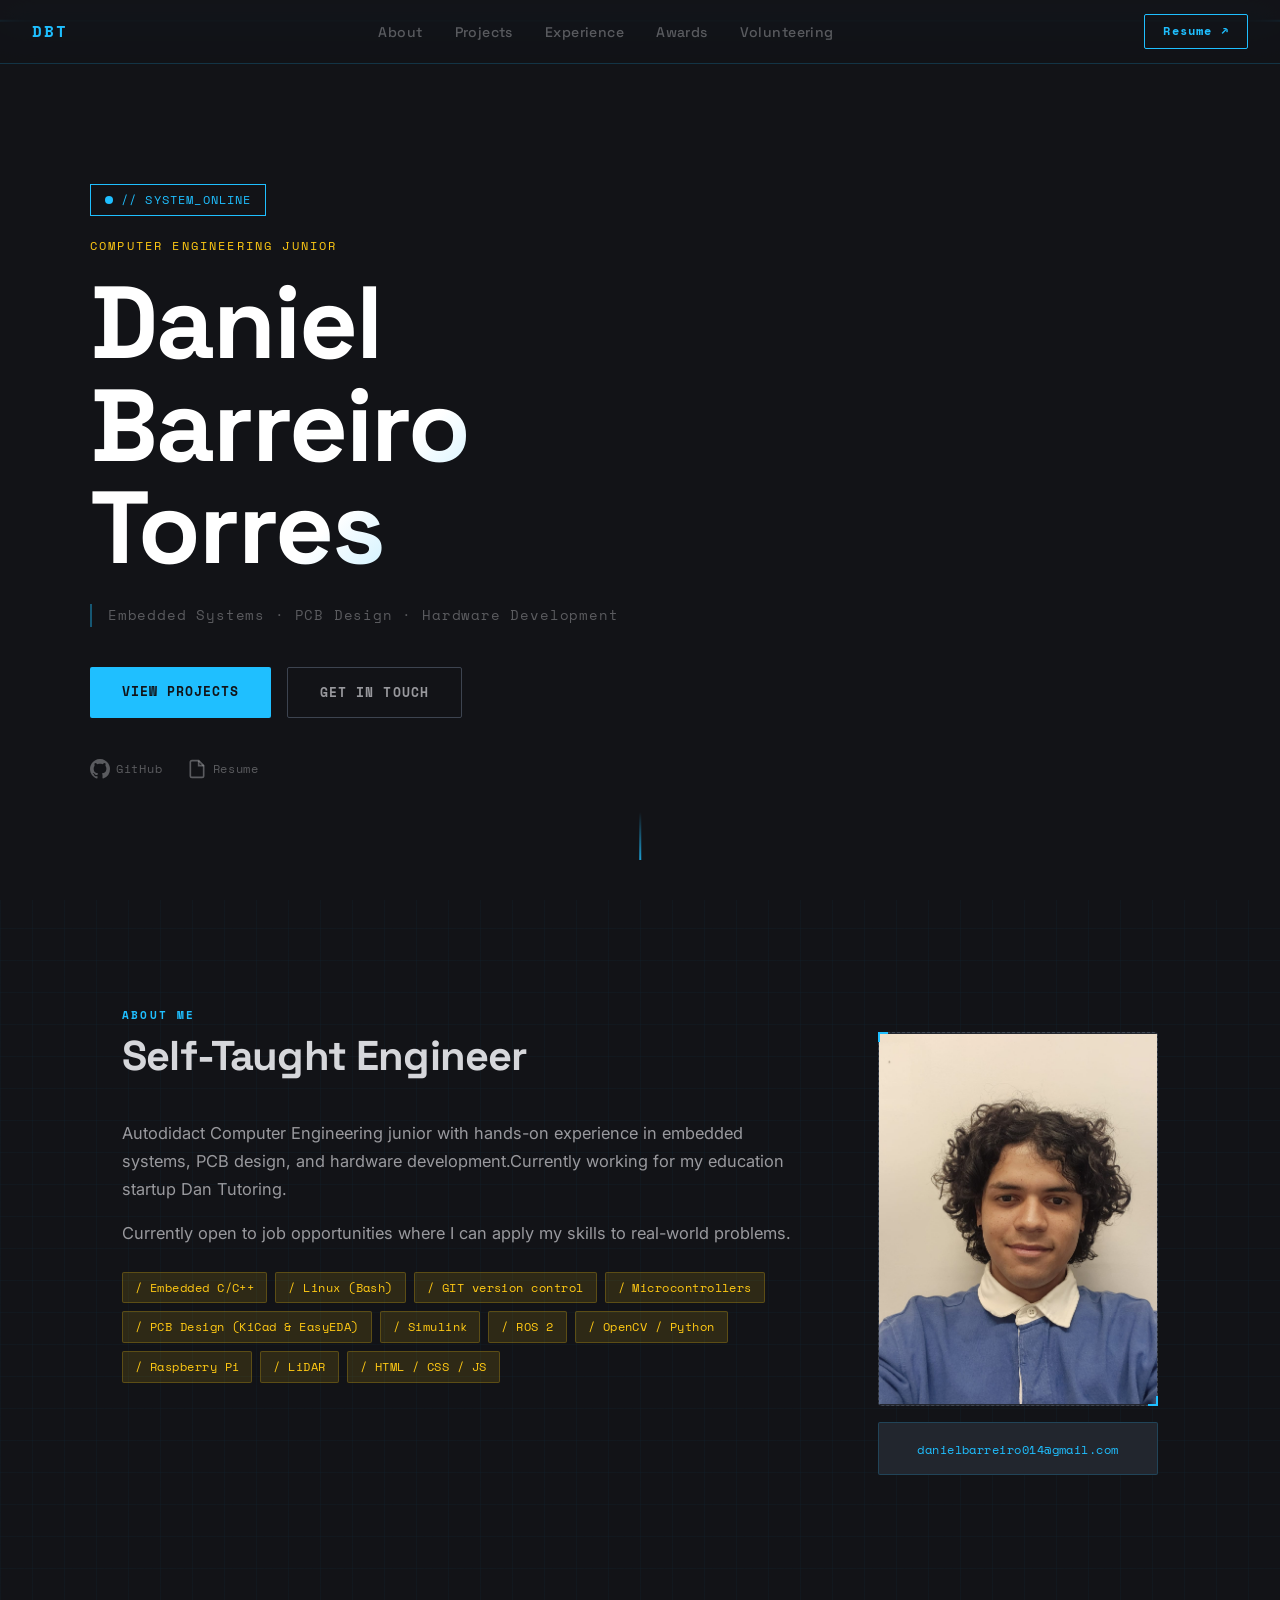
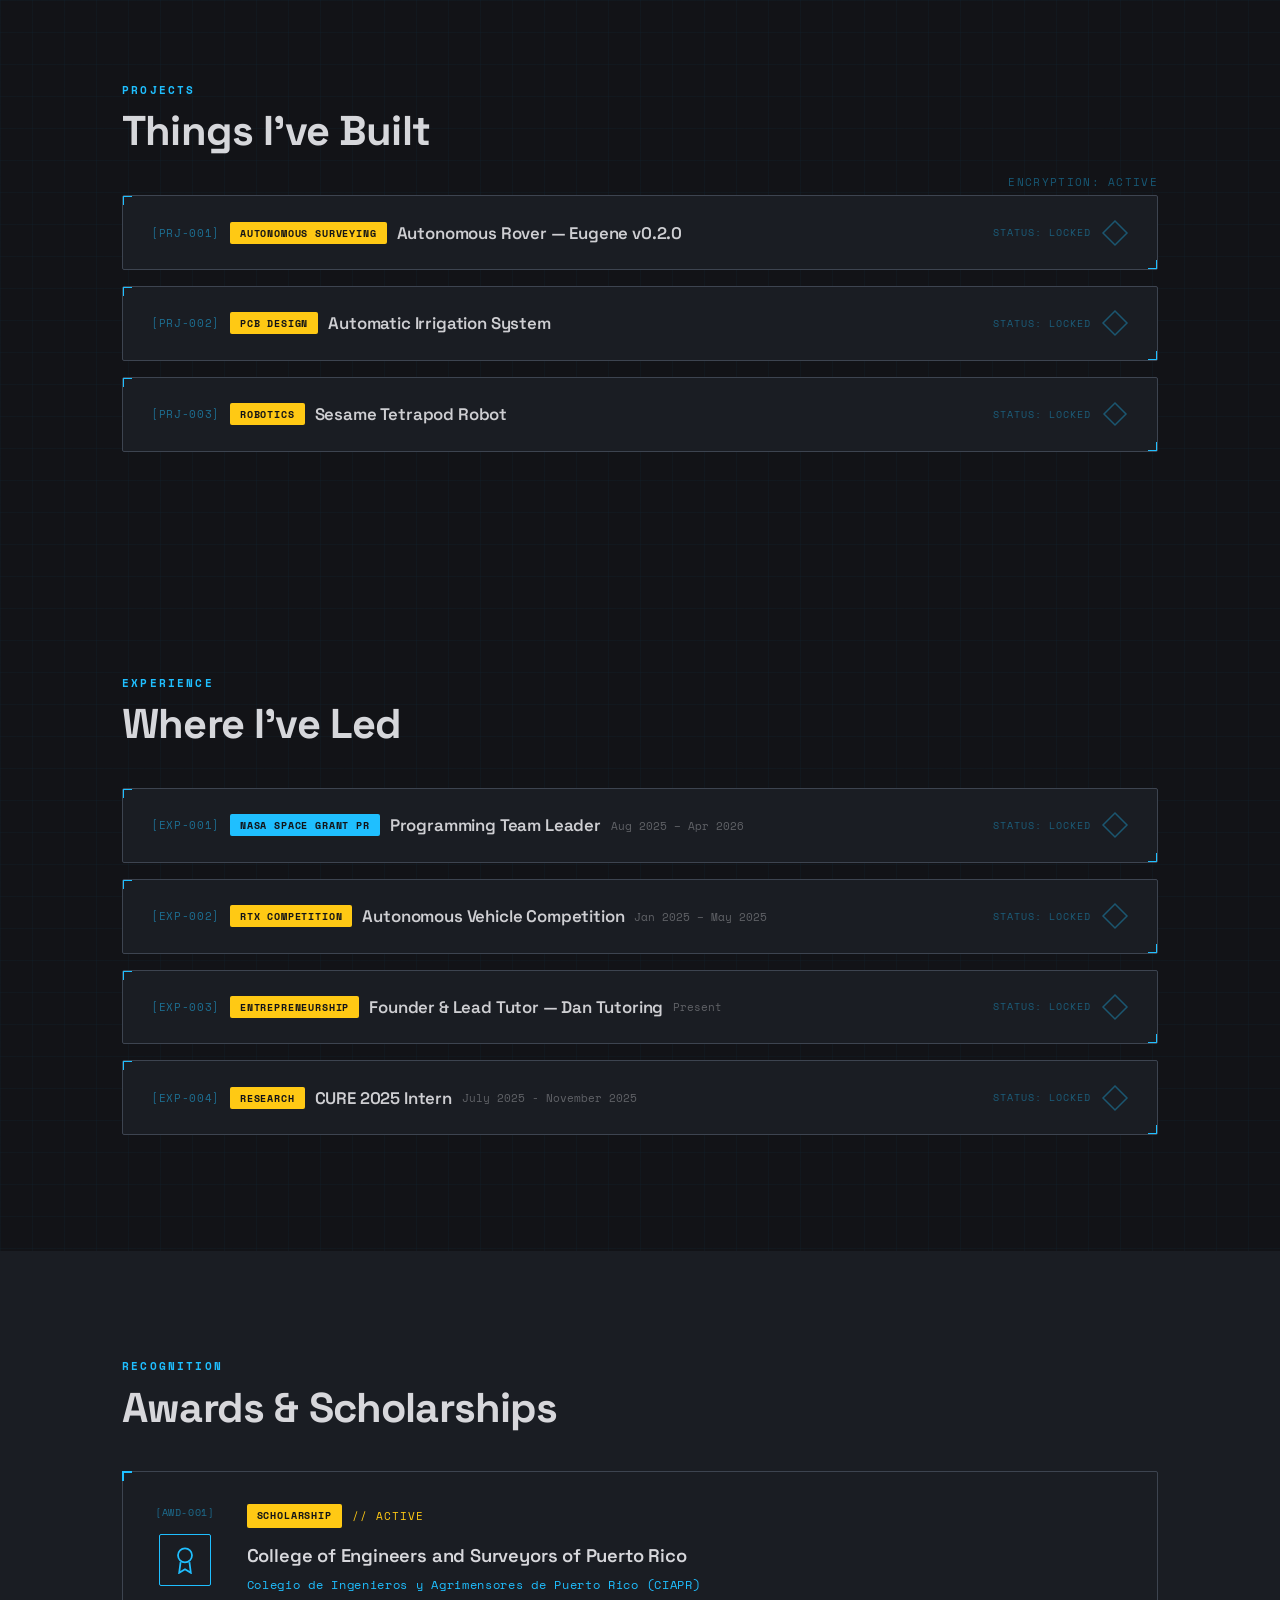
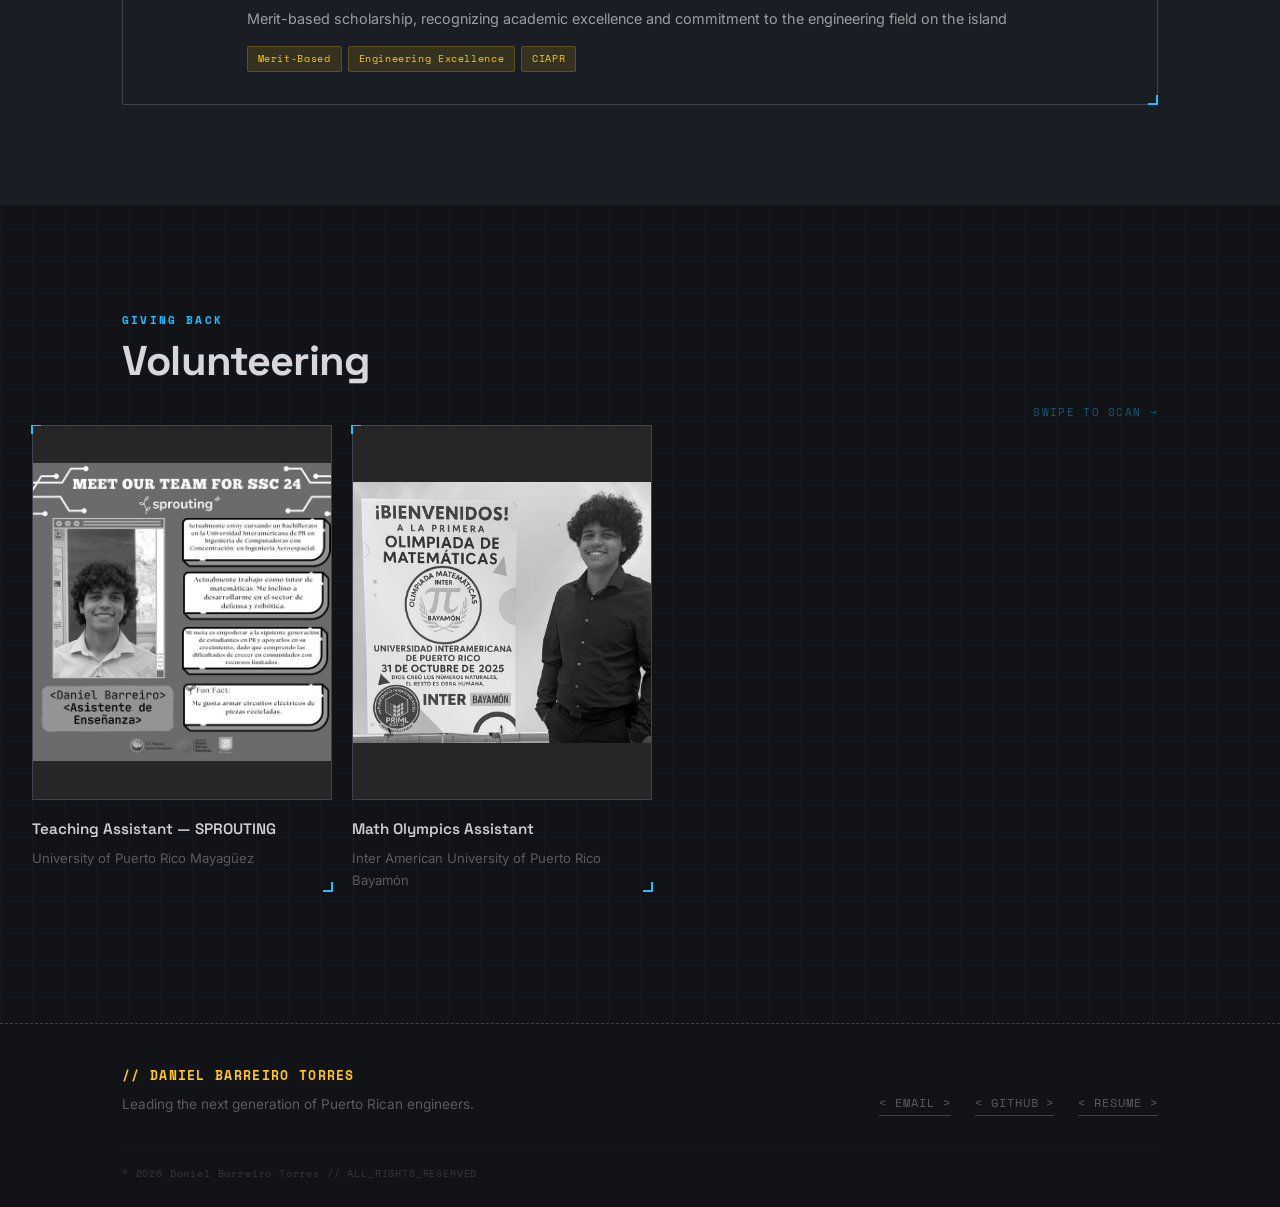
==== index.html @ 2bf024eb "Added more links to pictures and changed about section" ====
<!DOCTYPE html>
<html lang="en">
<head>
  <meta charset="UTF-8">
  <meta name="viewport" content="width=device-width, initial-scale=1.0">
  <title>Daniel Barreiro Torres | Engineering Portfolio</title>
  <link rel="preconnect" href="https://fonts.googleapis.com">
  <link rel="preconnect" href="https://fonts.gstatic.com" crossorigin>
  <link href="https://fonts.googleapis.com/css2?family=Space+Grotesk:wght@400;500;600;700&family=Space+Mono:wght@400;700&family=Inter:wght@300;400;500&display=swap" rel="stylesheet">
  <link rel="stylesheet" href="style.css">
</head>
<body>

  <div class="noise-overlay" aria-hidden="true"></div>

  <!-- NAV -->
  <nav class="nav" id="nav">
    <span class="nav-logo">DBT</span>
    <ul class="nav-links">
      <li><a href="#about">About</a></li>
      <li><a href="#projects">Projects</a></li>
      <li><a href="#experience">Experience</a></li>
      <li><a href="#awards">Awards</a></li>
      <li><a href="#volunteering">Volunteering</a></li>
    </ul>
    <a href="./docs/Daniel_Resume_DEF.pdf" class="btn-nav">Resume ↗</a>
    <button class="hamburger" id="hamburger" aria-label="Open menu">
      <span></span><span></span><span></span>
    </button>
  </nav>

  <!-- MOBILE MENU -->
  <div class="mobile-menu" id="mobileMenu">
    <ul>
      <li><a href="#about" class="mm-link">About</a></li>
      <li><a href="#projects" class="mm-link">Projects</a></li>
      <li><a href="#experience" class="mm-link">Experience</a></li>
      <li><a href="#awards" class="mm-link">Awards</a></li>
      <li><a href="#volunteering" class="mm-link">Volunteering</a></li>
      <li><a href="./docs/Daniel_Resume_DEF.pdf" class="mm-link">Resume ↗</a></li>
    </ul>
  </div>

  <!-- HERO -->
  <header class="hero" id="home">
    <div class="scanning-line" aria-hidden="true"></div>
    <div class="hero-content reveal">
      <div class="hero-status">
        <span class="status-dot"></span>
        <span class="status-label">// SYSTEM_ONLINE</span>
      </div>
      <p class="hero-eyebrow">Computer Engineering Junior</p>
      <h1 class="hero-name">Daniel<br>Barreiro<br>Torres</h1>
      <p class="hero-tagline">Embedded Systems · PCB Design · Hardware Development</p>
      <div class="hero-cta">
        <a href="#projects" class="btn-primary">View Projects</a>
        <a href="mailto:danielbarreiro014@gmail.com" class="btn-secondary">Get in Touch</a>
      </div>
      <div class="hero-links">
        <a href="https://github.com/TI-capacitor" target="_blank" rel="noopener">
          <svg width="20" height="20" viewBox="0 0 24 24" fill="currentColor"><path d="M12 0C5.37 0 0 5.37 0 12c0 5.31 3.435 9.795 8.205 11.385.6.105.825-.255.825-.57 0-.285-.015-1.23-.015-2.235-3.015.555-3.795-.735-4.035-1.41-.135-.345-.72-1.41-1.23-1.695-.42-.225-1.02-.78-.015-.795.945-.015 1.62.87 1.845 1.23 1.08 1.815 2.805 1.305 3.495.99.105-.78.42-1.305.765-1.605-2.67-.3-5.46-1.335-5.46-5.925 0-1.305.465-2.385 1.23-3.225-.12-.3-.54-1.53.12-3.18 0 0 1.005-.315 3.3 1.23.96-.27 1.98-.405 3-.405s2.04.135 3 .405c2.295-1.56 3.3-1.23 3.3-1.23.66 1.65.24 2.88.12 3.18.765.84 1.23 1.905 1.23 3.225 0 4.605-2.805 5.625-5.475 5.925.435.375.81 1.095.81 2.22 0 1.605-.015 2.895-.015 3.3 0 .315.225.69.825.57A12.02 12.02 0 0 0 24 12c0-6.63-5.37-12-12-12z"/></svg>
          GitHub
        </a>
        <a href="./docs/Daniel_Resume_DEF.pdf" target="_blank">
          <svg width="20" height="20" viewBox="0 0 24 24" fill="none" stroke="currentColor" stroke-width="2"><path d="M14 2H6a2 2 0 0 0-2 2v16a2 2 0 0 0 2 2h12a2 2 0 0 0 2-2V8z"/><polyline points="14 2 14 8 20 8"/></svg>
          Resume
        </a>
      </div>
    </div>
    <a href="#about" class="scroll-hint" aria-label="Scroll down"><span></span></a>
  </header>

  <!-- ABOUT -->
  <section class="section" id="about">
    <div class="container">
      <span class="section-label">About Me</span>
      <div class="about-grid reveal">
        <div class="about-text">
          <h2 class="section-title">Self-Taught Engineer</h2>
          <p>Autodidact Computer Engineering junior with hands-on experience in embedded systems, PCB design, and hardware development.Currently working for my education startup Dan Tutoring.</p>
          <p>Currently open to job opportunities where I can apply my skills to real-world problems.</p>
          <div class="skill-tags">
            <span>/ Embedded C/C++</span>
            <span>/ Linux (Bash)</span>
            <span>/ GIT version control</span>
            <span>/ Microcontrollers</span>
            <span>/ PCB Design (KiCad & EasyEDA)</span>
            <span>/ Simulink</span>
            <span>/ ROS 2</span>
            <span>/ OpenCV / Python</span>
            <span>/ Raspberry Pi</span>
            <span>/ LiDAR</span>
            <span>/ HTML / CSS / JS</span>
          </div>
        </div>
        <div class="about-photo-wrap">
          <div class="photo-placeholder tech-frame">
            <img src="Pictures/pfp.jpeg" alt="Daniel Barreiro Torres">
          </div>
          <div class="contact-pill">
            <a href="mailto:danielbarreiro014@gmail.com">danielbarreiro014@gmail.com</a>
          </div>
        </div>
      </div>
    </div>
  </section>

  <!-- PROJECTS -->
  <section class="section section-dark" id="projects">
    <div class="container">
      <div class="section-heading-row">
        <div>
          <span class="section-label light">Projects</span>
          <h2 class="section-title light reveal">Things I've Built</h2>
        </div>
        <span class="section-enc-tag">ENCRYPTION: ACTIVE</span>
      </div>

     

      <!-- PROJECT 1: Autonomous Rover -->
      <div class="accordion reveal tech-frame" data-open="false">
        <button class="accordion-header" aria-expanded="false">
          <div class="acc-left">
            <span class="acc-id">[PRJ-001]</span>
            <span class="acc-tag">autonomous Surveying</span>
            <h3>Autonomous Rover — Eugene v0.2.0</h3>
          </div>
          <div class="acc-right">
            <span class="acc-status-text">STATUS: LOCKED</span>
            <!-- Watch Dogs diamond hack icon -->
            <span class="acc-icon" aria-hidden="true">
              <svg class="hack-diamond" width="28" height="28" viewBox="0 0 28 28">
                <!-- Static diamond -->
                <polygon class="diamond-shape" points="14,2 26,14 14,26 2,14" fill="none" stroke-width="1.5"/>
                <!-- Animated loop trace — full perimeter -->
                <polygon class="diamond-trace" points="14,2 26,14 14,26 2,14" fill="none" stroke-width="1.5"/>
              </svg>
            </span>
          </div>
        </button>
        <div class="accordion-body">
          <div class="acc-inner">
            <div class="acc-media">
              <div class="img-placeholder">
                <img src="Pictures/Eugene.jpeg" alt="Rover Photo">
                <p class="img-label">Rover Photo</p>
              </div>
              <div class="img-placeholder">
                <img src="Pictures/eugene-schem.png" alt="Schematic">
                <p class="img-label">Schematic</p>
              </div>
              <div class="img-placeholder">
                <img src="Pictures/eugene-class.png" alt="Code Snippet">
                <p class="img-label">Code Snippet</p>
              </div>
            </div>
            <div class="acc-details">
              <ul>
                <li>Fully assembled from a custom schematic and original firmware</li>
                <li>Developed modular header files to segment and reuse code across subsystems</li>
                <li>Served as hardware prototype for the PR NASA Space Grant Lunabotics experience</li>
                <li>Currently implementing Aruco marker detection for improved navigation</li>
              </ul>
              <div class="acc-badges">
                <span>Embedded C</span><span>PCB</span><span>Autonomous Systems</span>
              </div>
            </div>
          </div>
        </div>
      </div>

      <!-- PROJECT 2: Irrigation System -->
      <div class="accordion reveal tech-frame" data-open="false">
        <button class="accordion-header" aria-expanded="false">
          <div class="acc-left">
            <span class="acc-id">[PRJ-002]</span>
            <span class="acc-tag">PCB Design</span>
            <h3>Automatic Irrigation System</h3>
          </div>
          <div class="acc-right">
            <span class="acc-status-text">STATUS: LOCKED</span>
            <span class="acc-icon" aria-hidden="true">
              <svg class="hack-diamond" width="28" height="28" viewBox="0 0 28 28">
                <polygon class="diamond-shape" points="14,2 26,14 14,26 2,14" fill="none" stroke-width="1.5"/>
                <polygon class="diamond-trace" points="14,2 26,14 14,26 2,14" fill="none" stroke-width="1.5"/>
              </svg>
            </span>
          </div>
        </button>
        <div class="accordion-body">
          <div class="acc-inner">
            <div class="acc-media">
              <div class="img-placeholder">
                <img src="Pictures/irrig-pcb.png" alt="PCB Layout">
                <p class="img-label">PCB Layout</p>
              </div>
              <div class="img-placeholder">
                <img src="Pictures/irrig-schem.png" alt="Schematic">
                <p class="img-label">Schematic</p>
              </div>
              <div class="img-placeholder">
                <img src="Pictures/irrig-assembly.png" alt="Assembly Photo">
                <p class="img-label">Assembly Photo</p>
              </div>
              <div class="img-placeholder">
                <img src="Pictures/irrig-ui.png" alt="Android App UI">
                <p class="img-label">Android App UI</p>
              </div>
            </div>
            <div class="acc-details">
              <ul>
                <li>Built an autonomous irrigation system for home-grown crops. The moisture sensor drives solenoid valve control in a closed feedback loop</li>
                <li>Designed a custom PCB with deliberate attention to signal noise and parasitic inductance</li>
                <li>Added Bluetooth control via mobile Android application</li>
                <li>Designed on-board battery charging circuit for remote, off-grid deployment</li>
                <li>Solar panel integration currently under development</li>
              </ul>
              <div class="acc-badges">
                <span>KiCad</span><span>Gerber / BOM</span><span>Bluetooth</span><span>ESP32</span><span>Android</span>
              </div>
              <a href="https://github.com/TI-capacitor/Embedded_Irrigation_system/tree/main/hardware/PCB" class="acc-link" target="_blank" rel="noopener">View PCB Files on GitHub ↗</a>
            </div>
          </div>
        </div>
      </div>

       <!-- PROJECT 3: Your Project Name -->
<div class="accordion reveal tech-frame" data-open="false">
  <button class="accordion-header" aria-expanded="false">
    <div class="acc-left">
      <span class="acc-id">[PRJ-003]</span>
      <span class="acc-tag">Robotics</span>
      <h3>Sesame Tetrapod Robot</h3>
    </div>
    <div class="acc-right">
      <span class="acc-status-text">STATUS: LOCKED</span>
      <span class="acc-icon" aria-hidden="true">
        <svg class="hack-diamond" width="28" height="28" viewBox="0 0 28 28">
          <polygon class="diamond-shape" points="14,3 25,14 14,25 3,14" fill="none" stroke-width="1.5"/>
          <polygon class="diamond-trace" points="14,3 25,14 14,25 3,14" fill="none" stroke-width="1.5"/>
        </svg>
      </span>
    </div>
  </button>
  <div class="accordion-body">
    <div class="acc-inner">
      <div class="acc-media">
        <div class="img-placeholder">
          <img src="" alt="Photo description">
          <p class="img-label">Photo Label</p>
        </div>
        <div class="img-placeholder">
          <img src="Pictures/sesame.png" alt="Photo description">
          <p class="img-label">Photo Label</p>
        </div>
      </div>
      <div class="acc-details">
        <ul>
          <li>What you built and how</li>
          <li>Key technical decisions</li>
          <li>Results or impact</li>
        </ul>
        <div class="acc-badges">
          <span>Tech 1</span><span>Tech 2</span><span>Tech 3</span>
        </div>
      </div>
    </div>
  </div>
</div>

    </div>

    
  </section>

  

  <!-- EXPERIENCE -->
  <section class="section" id="experience">
    <div class="container">
      <div class="section-heading-row">
        <div>
          <span class="section-label">Experience</span>
          <h2 class="section-title reveal">Where I've Led</h2>
        </div>
      </div>

      <!-- EXP 1: NASA -->
      <div class="accordion reveal tech-frame" data-open="false">
        <button class="accordion-header" aria-expanded="false">
          <div class="acc-left">
            <span class="acc-id">[EXP-001]</span>
            <span class="acc-tag highlight">NASA Space Grant PR</span>
            <h3>Programming Team Leader</h3>
            <span class="acc-date">Aug 2025 – Apr 2026</span>
          </div>
          <div class="acc-right">
            <span class="acc-status-text">STATUS: LOCKED</span>
            <span class="acc-icon" aria-hidden="true">
              <svg class="hack-diamond" width="28" height="28" viewBox="0 0 28 28">
                <polygon class="diamond-shape" points="14,2 26,14 14,26 2,14" fill="none" stroke-width="1.5"/>
                <polygon class="diamond-trace" points="14,2 26,14 14,26 2,14" fill="none" stroke-width="1.5"/>
              </svg>
            </span>
          </div>
        </button>
        <div class="accordion-body">
          <div class="acc-inner">
            <div class="acc-media">
              <div class="img-placeholder">
                <img src="Pictures/nasa_team.jpeg" alt="Team Photo">
                <p class="img-label">Team Photo</p>
              </div>
              <div class="img-placeholder">
                <img src="Pictures/workshop-nasa.png" alt="Presentation Slide">
                <p class="img-label">Presentation Slide</p>
              </div>
              <div class="img-placeholder">
                <img src="" alt="Rover Progress">
                <p class="img-label">Rover Progress</p>
              </div>
            </div>
            <div class="acc-details">
              <ul>
                <li>Led the Lunabotics Software Subteam under emergency conditions, restructuring prior work into a clear 3-phase execution plan</li>
                <li>Grew key member participation from ~22% to 100% by fostering a genuinely collaborative team culture</li>
                <li>Defined a systems-engineering–driven project life cycle under tight resource constraints</li>
                <li>Coordinated technical deliverables: actuator testing, LiDAR servo validation, Raspberry Pi GPIO, ESP32 Bluetooth, and ROS 2 motor node development</li>
                <li>Ran instrumentation and Git training workshops for the team</li>
                <li>Enforced an engineering notebook standard for documentation and traceability</li>
                <li>Advanced the project despite limited funding by contributing personal materials to prevent schedule slips</li>
                <li>Delivered a live progress presentation at EcoExploratorio and secured sponsorship for the next semester</li>
              </ul>
              <div class="acc-badges">
                <span>ROS 2</span><span>Raspberry Pi</span><span>ESP32</span><span>LiDAR</span><span>Git</span><span>Team Leadership</span>
              </div>
            
            </div>
          </div>
        </div>
      </div>

      <!-- EXP 2: RTX Drone -->
      <div class="accordion reveal tech-frame" data-open="false">
        <button class="accordion-header" aria-expanded="false">
          <div class="acc-left">
            <span class="acc-id">[EXP-002]</span>
            <span class="acc-tag">RTX Competition</span>
            <h3>Autonomous Vehicle Competition</h3>
            <span class="acc-date">Jan 2025 – May 2025</span>
          </div>
          <div class="acc-right">
            <span class="acc-status-text">STATUS: LOCKED</span>
            <span class="acc-icon" aria-hidden="true">
              <svg class="hack-diamond" width="28" height="28" viewBox="0 0 28 28">
                <polygon class="diamond-shape" points="14,2 26,14 14,26 2,14" fill="none" stroke-width="1.5"/>
                <polygon class="diamond-trace" points="14,2 26,14 14,26 2,14" fill="none" stroke-width="1.5"/>
              </svg>
            </span>
          </div>
        </button>
        <div class="accordion-body">
          <div class="acc-inner">
            <div class="acc-media">
              <div class="img-placeholder">
                <img src="Pictures/drone.jpeg" alt="Drone Build">
                <p class="img-label">Drone Build</p>
              </div>
              <div class="img-placeholder">
                <img src="Pictures/trophy.jpeg" alt="Aruco Marker Demo">
                <p class="img-label">Aruco Marker Demo</p>
              </div>
              <div class="img-placeholder">
                <img src="" alt="Milling Work">
                <p class="img-label">Milling Work</p>
              </div>
            </div>
            <div class="acc-details">
              <div class="achievement-badge">🥉 Third Place — University</div>
              <ul>
                <li>Implemented OpenCV + Python pipeline to detect and respond to Aruco Markers for autonomous navigation</li>
                <li>Completed formal Drone Safety certification</li>
                <li>Hands-on assembly of an amateur drone from components</li>
                <li>Machined custom spacers using a milling machine (threading, precision work)</li>
              </ul>
              <div class="acc-badges">
                <span>OpenCV</span><span>Python</span><span>Aruco Markers</span><span>Drone Assembly</span><span>CNC Milling</span>
              </div>
            </div>
          </div>
        </div>
      </div>

      <!-- EXP 3: Tutoring -->
      <div class="accordion reveal tech-frame" data-open="false">
        <button class="accordion-header" aria-expanded="false">
          <div class="acc-left">
            <span class="acc-id">[EXP-003]</span>
            <span class="acc-tag">Entrepreneurship</span>
            <h3>Founder &amp; Lead Tutor — Dan Tutoring</h3>
            <span class="acc-date">Present</span>
          </div>
          <div class="acc-right">
            <span class="acc-status-text">STATUS: LOCKED</span>
            <span class="acc-icon" aria-hidden="true">
              <svg class="hack-diamond" width="28" height="28" viewBox="0 0 28 28">
                <polygon class="diamond-shape" points="14,2 26,14 14,26 2,14" fill="none" stroke-width="1.5"/>
                <polygon class="diamond-trace" points="14,2 26,14 14,26 2,14" fill="none" stroke-width="1.5"/>
              </svg>
            </span>
          </div>
        </button>
        <div class="accordion-body">
          <div class="acc-inner">
            <div class="acc-media">
              <div class="img-placeholder">
                <img src="" alt="Booking System UI">
                <p class="img-label">Booking System UI</p>
              </div>
              <div class="img-placeholder">
                <img src="" alt="Database Schema">
                <p class="img-label">Database Schema</p>
              </div>
            </div>
            <div class="acc-details">
              <ul>
                <li>Designed and manages databases to track student records, sessions, and appointments</li>
                <li>Built a full-stack web appointment system from scratch to replace manual scheduling</li>
                <li>Handles all scheduling, customer communication, and business operations independently</li>
              </ul>
              <div class="acc-badges">
                <span>Full-Stack</span><span>Database Design</span><span>JS</span><span>Business Operations</span>
              </div>
            </div>
          </div>
        </div>

        
      </div>
      <!-- EXP 4: CURE 2025 -->
      <div class="accordion reveal tech-frame" data-open="false">
        <button class="accordion-header" aria-expanded="false">
          <div class="acc-left">
            <span class="acc-id">[EXP-004]</span>
            <span class="acc-tag">Research</span>
            <h3>CURE 2025 Intern</h3>
            <span class="acc-date">July 2025 - November 2025</span>
          </div>
          <div class="acc-right">
            <span class="acc-status-text">STATUS: LOCKED</span>
            <span class="acc-icon" aria-hidden="true">
              <svg class="hack-diamond" width="28" height="28" viewBox="0 0 28 28">
                <polygon class="diamond-shape" points="14,2 26,14 14,26 2,14" fill="none" stroke-width="1.5"/>
                <polygon class="diamond-trace" points="14,2 26,14 14,26 2,14" fill="none" stroke-width="1.5"/>
              </svg>
            </span>
          </div>
        </button>
        <div class="accordion-body">
          <div class="acc-inner">
            <div class="acc-media">
              <div class="img-placeholder">
                <img src="Pictures/group-cure.png" alt="Booking System UI">
                
              </div>
              <div class="img-placeholder">
                <img src="Pictures/board-cure.png" alt="Database Schema">
        
              </div>
            </div>
            <div class="acc-details">
              <ul>
                <li></li>
                <li></li>
                <li></li>
              </ul>
              <div class="acc-badges">
                <span>R studio</span><span>.shp file management</span><span>Statistical analysis</span>
              </div>
            </div>
          </div>
        </div>
    </div>
  </section>

  <!-- AWARDS & SCHOLARSHIPS -->
  <section class="section section-light" id="awards">
    <div class="container">
      <div class="section-heading-row">
        <div>
          <span class="section-label">Recognition</span>
          <h2 class="section-title reveal">Awards &amp; Scholarships</h2>
        </div>
      </div>
      <div class="award-card tech-frame reveal">
        <div class="award-left">
          <span class="award-id">[AWD-001]</span>
          <div class="award-icon" aria-hidden="true">
            <svg width="28" height="28" viewBox="0 0 24 24" fill="none" stroke="currentColor" stroke-width="1.5"><circle cx="12" cy="8" r="6"/><path d="M8.21 13.89L7 23l5-3 5 3-1.21-9.12"/></svg>
          </div>
        </div>
        <div class="award-body">
          <div class="award-meta">
            <span class="acc-tag">Scholarship</span>
            <span class="award-date">// ACTIVE</span>
          </div>
          <h3 class="award-title">College of Engineers and Surveyors of Puerto Rico</h3>
          <p class="award-org">Colegio de Ingenieros y Agrimensores de Puerto Rico (CIAPR)</p>
          <p class="award-desc">Merit-based scholarship, recognizing academic excellence and commitment to the engineering field on the island</p>
          <div class="acc-badges" style="margin-top:1rem; margin-bottom:0;">
            <span>Merit-Based</span><span>Engineering Excellence</span><span>CIAPR</span>
          </div>
        </div>
      </div>
    </div>
  </section>

  <!-- VOLUNTEERING -->
  <section class="section section-dark" id="volunteering">
    <div class="container">
      <div class="section-heading-row">
        <div>
          <span class="section-label light">Giving Back</span>
          <h2 class="section-title light reveal">Volunteering</h2>
        </div>
        <span class="section-enc-tag">SWIPE TO SCAN →</span>
      </div>
    </div>
    <div class="vol-scroll-wrap">
      <div class="vol-strip">

        <div class="vol-card tech-frame">
          <div class="vol-img-wrap">
            <div class="vol-img-placeholder"><img src="Pictures/sprouting.png" alt="SPROUTING program"></div>
            <div class="vol-card-overlay"><span>[TEACHING_ASSISTANT]</span></div>
          </div>
          <h3>Teaching Assistant — SPROUTING</h3>
          <p>University of Puerto Rico Mayagüez</p>
        </div>

        <div class="vol-card tech-frame">
          <div class="vol-img-wrap">
            <div class="vol-img-placeholder"><img src="Pictures/olympics.png" alt="Math Olympics"></div>
            <div class="vol-card-overlay"><span>[MATH_OLYMPICS]</span></div>
          </div>
          <h3>Math Olympics Assistant</h3>
          <p>Inter American University of Puerto Rico Bayamón</p>
        </div>

      </div>
    </div>
  </section>

  <!-- FOOTER -->
  <footer class="footer">
    <div class="container footer-inner">
      <div>
        <span class="footer-logo">// DANIEL BARREIRO TORRES</span>
        <p class="footer-sub">Leading the next generation of Puerto Rican engineers.</p>
      </div>
      <div class="footer-links">
        <a href="mailto:danielbarreiro014@gmail.com">&lt; EMAIL &gt;</a>
        <a href="https://github.com/TI-capacitor" target="_blank">&lt; GITHUB &gt;</a>
        <a href="./docs/Daniel_Resume_DEF.pdf" target="_blank">&lt; RESUME &gt;</a>
      </div>
    </div>
    <div class="container">
      <p class="footer-copy">© 2026 Daniel Barreiro Torres // ALL_RIGHTS_RESERVED</p>
    </div>
  </footer>

  <script src="script.js"></script>
</body>
</html>
---- style.css ----
/* =========================================
   DESIGN TOKENS
   ========================================= */
:root {
  --cyan:       #1FBFFF;
  --cyan-dark:  #0A9FDD;
  --cyan-dim:   rgba(31, 191, 255, 0.15);
  --yellow:     #FFC914;
  --yellow-dim: rgba(255, 201, 20, 0.12);
  --white:      #FFFFFF;
  --surface:    #121317;
  --surface-2:  #1A1D23;
  --surface-3:  #22262E;
  --gray-mid:   #3D4450;
  --gray-text:  rgba(226, 226, 230, 0.65);
  --gray-muted: rgba(226, 226, 230, 0.35);

  --font-display: 'Space Grotesk', sans-serif;
  --font-mono:    'Space Mono', monospace;
  --font-body:    'Inter', sans-serif;

  --radius-sm: 2px;
  --radius-md: 4px;

  --transition: 0.3s cubic-bezier(0.4, 0, 0.2, 1);
  --nav-h: 64px;
  --container: 1100px;

  /* No glow — solid colors only */
  --glow-cyan:   none;
  --glow-yellow: none;
}

/* =========================================
   RESET & BASE
   ========================================= */
*, *::before, *::after { box-sizing: border-box; margin: 0; padding: 0; }

html {
  scroll-behavior: smooth;
  scroll-padding-top: var(--nav-h);
}

body {
  font-family: var(--font-body);
  font-size: 16px;
  line-height: 1.7;
  color: var(--gray-text);
  background: var(--surface);
  overflow-x: hidden;
  background-image:
    linear-gradient(rgba(31, 191, 255, 0.03) 1px, transparent 1px),
    linear-gradient(90deg, rgba(31, 191, 255, 0.03) 1px, transparent 1px);
  background-size: 32px 32px;
}

img { display: block; max-width: 100%; }
a { color: inherit; text-decoration: none; }
ul { list-style: none; padding: 0; }

/* Noise overlay removed — was causing flicker on desktop */

/* =========================================
   TECH FRAME — corner brackets, cyan structural color
   ========================================= */
.tech-frame { position: relative; }

.tech-frame::before,
.tech-frame::after {
  content: '';
  position: absolute;
  width: 10px;
  height: 10px;
  border-color: var(--cyan);
  border-style: solid;
  z-index: 2;
  pointer-events: none;

}

.tech-frame::before { top: -1px;    left: -1px;  border-width: 2px 0 0 2px; }
.tech-frame::after  { bottom: -1px; right: -1px; border-width: 0 2px 2px 0; }

/* =========================================
   SCANNING LINE
   ========================================= */
.scanning-line {
  position: absolute;
  width: 100%;
  height: 2px;
  background: rgba(31, 191, 255, 0.18);

  top: 0;
  left: 0;
  animation: scan 5s linear infinite;
  z-index: 3;
  pointer-events: none;
}

@keyframes scan {
  0%   { top: -2%;  opacity: 0; }
  8%   { opacity: 1; }
  92%  { opacity: 1; }
  100% { top: 102%; opacity: 0; }
}

/* =========================================
   NAV
   ========================================= */
.nav {
  position: fixed;
  top: 0; left: 0; right: 0;
  z-index: 100;
  display: flex;
  align-items: center;
  justify-content: space-between;
  padding: 0 2rem;
  height: var(--nav-h);
  background: rgba(18, 19, 23, 0.88);
  backdrop-filter: blur(16px);
  -webkit-backdrop-filter: blur(16px);
  border-bottom: 1px solid rgba(31, 191, 255, 0.2);
  transition: box-shadow var(--transition);
}

/* Nav logo — cyan glow (structural ID) */
.nav-logo {
  font-family: var(--font-mono);
  font-weight: 700;
  font-size: 1rem;
  color: var(--cyan);
  letter-spacing: 0.12em;
  text-transform: uppercase;
  text-shadow: var(--glow-cyan);
}

.nav-links { display: flex; gap: 2rem; }

.nav-links a {
  font-family: var(--font-display);
  font-size: 0.875rem;
  font-weight: 500;
  color: var(--gray-muted);
  letter-spacing: 0.03em;
  transition: color var(--transition), text-shadow var(--transition);
}

.nav-links a:hover {
  color: var(--cyan);
  text-shadow: var(--glow-cyan);
}

.btn-nav {
  font-family: var(--font-mono);
  font-size: 0.75rem;
  font-weight: 700;
  color: var(--cyan);
  border: 1.5px solid var(--cyan);
  padding: 6px 18px;
  border-radius: var(--radius-sm);
  letter-spacing: 0.1em;

  transition: all var(--transition);
}

.btn-nav:hover {
  background: var(--cyan);
  color: var(--surface);
}

.hamburger {
  display: none;
  flex-direction: column;
  justify-content: center;
  gap: 5px;
  width: 32px;
  height: 32px;
  background: none;
  border: none;
  cursor: pointer;
  padding: 4px;
}

.hamburger span {
  display: block;
  height: 2px;
  background: var(--gray-text);
  border-radius: 1px;
  transition: all var(--transition);
}

/* Mobile menu */
.mobile-menu {
  position: fixed;
  top: var(--nav-h);
  left: 0; right: 0;
  background: var(--surface-2);
  z-index: 99;
  padding: 1.5rem 2rem 2rem;
  transform: translateY(-110%);
  transition: transform var(--transition);
  border-bottom: 2px solid var(--cyan);
}

.mobile-menu.open { transform: translateY(0); }
.mobile-menu ul { display: flex; flex-direction: column; gap: 0.5rem; }

.mm-link {
  display: block;
  font-family: var(--font-display);
  font-size: 1.05rem;
  font-weight: 500;
  color: var(--gray-text);
  padding: 0.75rem 0;
  border-bottom: 1px solid rgba(255,255,255,0.06);
  transition: color var(--transition);
}

.mm-link:hover { color: var(--cyan); }

/* =========================================
   HERO
   ========================================= */
.hero {
  position: relative;
  min-height: 100svh;
  display: flex;
  align-items: center;
  background: var(--surface);
  overflow: hidden;
  padding: 0 2rem;
}

.hero-bg {
  position: absolute;
  inset: 0;
  pointer-events: none;
}

.circuit-svg {
  width: 100%;
  height: 100%;
  object-fit: cover;
}



.hero-content {
  position: relative;
  z-index: 2;
  max-width: var(--container);
  margin: 0 auto;
  width: 100%;
  padding-top: var(--nav-h);
}

/* Status badge */
.hero-status {
  display: inline-flex;
  align-items: center;
  gap: 8px;
  border: 1px solid var(--cyan);
  padding: 5px 14px;
  margin-bottom: 1.25rem;

}

.status-dot {
  width: 8px;
  height: 8px;
  background: var(--cyan);
  border-radius: 50%;
}

.status-label {
  font-family: var(--font-mono);
  font-size: 0.72rem;
  color: var(--cyan);
  letter-spacing: 0.1em;
  text-shadow: var(--glow-cyan);
}

.hero-eyebrow {
  font-family: var(--font-mono);
  font-size: 0.75rem;
  color: var(--yellow);
  letter-spacing: 0.18em;
  text-transform: uppercase;
  margin-bottom: 1rem;
  text-shadow: var(--glow-yellow);
}

/* Name: white → cyan gradient, CRT feel */
.hero-name {
  font-family: var(--font-display);
  font-size: clamp(3rem, 8vw, 6.5rem);
  font-weight: 700;
  line-height: 1.0;
  letter-spacing: -0.02em;
  background: linear-gradient(135deg,
    #ffffff 0%,
    #ffffff 35%,
    var(--cyan) 70%,
    var(--yellow) 100%
  );
  -webkit-background-clip: text;
  -webkit-text-fill-color: transparent;
  background-clip: text;
  margin-bottom: 1.5rem;

}

.hero-tagline {
  font-family: var(--font-mono);
  font-size: 0.85rem;
  color: var(--gray-muted);
  letter-spacing: 0.06em;
  margin-bottom: 2.5rem;
  border-left: 2px solid rgba(31,191,255,0.4);
  padding-left: 1rem;
}

.hero-cta { display: flex; flex-wrap: wrap; gap: 1rem; margin-bottom: 2.5rem; }

/* Primary CTA — solid cyan block (Stitch style) */
.btn-primary {
  font-family: var(--font-mono);
  font-size: 0.8rem;
  font-weight: 700;
  background: var(--cyan);
  color: var(--surface);
  padding: 14px 32px;
  border-radius: var(--radius-sm);
  letter-spacing: 0.08em;
  text-transform: uppercase;
  transition: all var(--transition);
}

.btn-primary:hover {
  background: var(--cyan-dark);
  transform: translateY(-2px);
}

.btn-secondary {
  font-family: var(--font-mono);
  font-size: 0.8rem;
  font-weight: 700;
  background: transparent;
  color: var(--gray-text);
  padding: 14px 32px;
  border-radius: var(--radius-sm);
  border: 1.5px solid var(--gray-mid);
  letter-spacing: 0.08em;
  text-transform: uppercase;
  transition: all var(--transition);
}

.btn-secondary:hover {
  border-color: var(--cyan);
  color: var(--cyan);
}

.hero-links { display: flex; gap: 1.5rem; }

.hero-links a {
  display: flex;
  align-items: center;
  gap: 6px;
  font-family: var(--font-mono);
  font-size: 0.78rem;
  color: var(--gray-muted);
  letter-spacing: 0.06em;
  transition: color var(--transition), text-shadow var(--transition);
}

.hero-links a:hover {
  color: var(--cyan);
  text-shadow: var(--glow-cyan);
}

.scroll-hint {
  position: absolute;
  bottom: 2.5rem;
  left: 50%;
  transform: translateX(-50%);
  z-index: 2;
}

.scroll-hint span {
  display: block;
  width: 1.5px;
  height: 48px;
  background: linear-gradient(to bottom, rgba(31,191,255,0), rgba(31,191,255,0.8));

  animation: scrollPulse 2s ease-in-out infinite;
}

@keyframes scrollPulse {
  0%, 100% { opacity: 0.3; }
  50%       { opacity: 1; }
}

/* =========================================
   SECTIONS
   ========================================= */
.container {
  max-width: var(--container);
  margin: 0 auto;
  padding: 0 2rem;
}

.section { padding: 100px 0; }

/* Light section: slightly lighter surface */
.section-light { background: var(--surface-2); }

.section-heading-row {
  display: flex;
  align-items: flex-end;
  justify-content: space-between;
  gap: 1rem;
  margin-bottom: 0;
}

/* Blinking encryption tag */
.section-enc-tag {
  font-family: var(--font-mono);
  font-size: 0.68rem;
  color: rgba(31, 191, 255, 0.4);
  letter-spacing: 0.12em;
  padding-bottom: 0.25rem;
  animation: blink 2.5s step-end infinite;
}

@keyframes blink {
  0%, 100% { opacity: 1; }
  50%       { opacity: 0.15; }
}

/* Section label — cyan structural */
.section-label {
  display: inline-block;
  font-family: var(--font-mono);
  font-size: 0.68rem;
  font-weight: 700;
  color: var(--cyan);
  letter-spacing: 0.2em;
  text-transform: uppercase;
  margin-bottom: 0.5rem;
  text-shadow: var(--glow-cyan);
}

.section-title {
  font-family: var(--font-display);
  font-size: clamp(1.8rem, 4vw, 2.6rem);
  font-weight: 700;
  letter-spacing: -0.02em;
  line-height: 1.15;
  color: rgba(226, 226, 230, 0.95);
  margin-bottom: 2.5rem;
}

/* =========================================
   ABOUT
   ========================================= */
.about-grid {
  display: grid;
  grid-template-columns: 1fr 280px;
  gap: 4rem;
  align-items: start;
}

.about-text p {
  color: var(--gray-text);
  margin-bottom: 1rem;
  font-size: 1.025rem;
}

/* Skill tags — yellow data layer */
.skill-tags {
  display: flex;
  flex-wrap: wrap;
  gap: 8px;
  margin-top: 1.5rem;
}

.skill-tags span {
  font-family: var(--font-mono);
  font-size: 0.72rem;
  color: var(--yellow);
  background: var(--yellow-dim);
  border: 1px solid rgba(255, 201, 20, 0.22);
  padding: 5px 12px;
  border-radius: var(--radius-sm);
  letter-spacing: 0.04em;
}

.about-photo-wrap {
  display: flex;
  flex-direction: column;
  gap: 1rem;
}

.photo-placeholder {
  background: var(--surface-3);
  border: 1.5px dashed var(--gray-mid);
  border-radius: var(--radius-md);
  aspect-ratio: 3/4;
  display: flex;
  flex-direction: column;
  align-items: center;
  justify-content: center;
  gap: 1rem;
  color: var(--gray-muted);
  font-size: 0.82rem;
  font-family: var(--font-mono);
}

.photo-placeholder svg { width: 56px; height: 56px; opacity: 0.35; }

.contact-pill {
  background: var(--surface-3);
  border-radius: var(--radius-sm);
  padding: 12px 20px;
  text-align: center;
  border: 1px solid rgba(31,191,255,0.2);
}

.contact-pill a {
  font-family: var(--font-mono);
  font-size: 0.72rem;
  color: var(--cyan);
  letter-spacing: 0.04em;
  word-break: break-all;
  text-shadow: var(--glow-cyan);
}

/* =========================================
   ACCORDION
   ========================================= */
.accordion {
  border: 1px solid var(--gray-mid);
  border-radius: var(--radius-sm);
  margin-bottom: 1rem;
  overflow: hidden;
  transition: border-color var(--transition), box-shadow var(--transition);
  background: var(--surface-2);
}

.accordion:hover {
  border-color: rgba(31,191,255,0.45);
}

.accordion.open {
  border-color: var(--cyan);
}

.accordion-header {
  width: 100%;
  background: transparent;
  border: none;
  cursor: pointer;
  padding: 1.4rem 1.75rem;
  display: flex;
  align-items: center;
  justify-content: space-between;
  gap: 1rem;
  text-align: left;
  transition: background var(--transition);
}

.accordion-header:hover { background: rgba(31,191,255,0.04); }

.acc-left {
  display: flex;
  flex-wrap: wrap;
  align-items: center;
  gap: 10px;
}

/* [PRJ-001] — cyan structural ID */
.acc-id {
  font-family: var(--font-mono);
  font-size: 0.68rem;
  color: rgba(31,191,255,0.5);
  letter-spacing: 0.06em;
  white-space: nowrap;
}

/* Tags — yellow data layer */
.acc-tag {
  font-family: var(--font-mono);
  font-size: 0.65rem;
  font-weight: 700;
  color: var(--surface);
  background: var(--yellow);
  padding: 3px 10px;
  border-radius: var(--radius-sm);
  letter-spacing: 0.08em;
  text-transform: uppercase;
}

.acc-tag.highlight {
  background: var(--cyan);
  color: var(--surface);
}

.accordion-header h3 {
  font-family: var(--font-display);
  font-size: 1.05rem;
  font-weight: 600;
  color: rgba(226, 226, 230, 0.9);
  letter-spacing: -0.01em;
}

.acc-date {
  font-family: var(--font-mono);
  font-size: 0.7rem;
  color: var(--gray-muted);
  white-space: nowrap;
}

/* Right side: status + lock icon */
.acc-right {
  display: flex;
  align-items: center;
  gap: 10px;
  flex-shrink: 0;
}

.acc-status-text {
  font-family: var(--font-mono);
  font-size: 0.62rem;
  color: rgba(31,191,255,0.4);
  letter-spacing: 0.1em;
  white-space: nowrap;
  display: none;
}

/* ---- Watch Dogs diamond hack icon ---- */
.acc-icon {
  display: flex;
  align-items: center;
  flex-shrink: 0;
}

.hack-diamond {
  display: block;
}

/* Idle diamond — dim cyan outline */
.diamond-shape {
  stroke: rgba(31, 191, 255, 0.35);
  transition: stroke 0.3s ease;
}

/* Trace line — hidden until open */
.diamond-trace {
  stroke: var(--cyan);
  stroke-dasharray: 68;
  stroke-dashoffset: 68;
  transition: none;
}

/* On hover — hint: diamond brightens */
.accordion-header:hover .diamond-shape {
  stroke: rgba(31, 191, 255, 0.7);
}

/* On open — trace races around the diamond, then stays full */
.accordion.open .diamond-shape {
  stroke: var(--yellow);
}

.accordion.open .diamond-trace {
  stroke: var(--yellow);
  stroke-dashoffset: 0;
  transition: stroke-dashoffset 0.55s cubic-bezier(0.4, 0, 0.2, 1);
}

/* Status text color shift on open */
.accordion.open .acc-status-text {
  color: var(--yellow);
}

/* Accordion body */
.accordion-body {
  max-height: 0;
  overflow: hidden;
  transition: max-height 0.5s cubic-bezier(0.4, 0, 0.2, 1);
}

.accordion.open .accordion-body { max-height: 1400px; }

.acc-inner {
  padding: 1.75rem;
  display: grid;
  grid-template-columns: 1fr 1fr;
  gap: 2rem;
  border-top: 1px solid rgba(31,191,255,0.15);
  background: rgba(0,0,0,0.25);
}

/* Image grid */
.acc-media {
  display: grid;
  grid-template-columns: repeat(auto-fill, minmax(130px, 1fr));
  gap: 8px;
  align-content: start;
}

.img-placeholder {
  background: var(--surface-3);
  border: 1.5px dashed rgba(31,191,255,0.25);
  border-radius: var(--radius-sm);
  aspect-ratio: 4/3;
  display: flex;
  align-items: center;
  justify-content: center;
  transition: all var(--transition);
  cursor: pointer;
  overflow: hidden;
  position: relative;
}

.img-placeholder:hover {
  border-color: var(--cyan);
  background: var(--cyan-dim);
}

/* When src is filled in, image fills the slot */
.img-placeholder img[src]:not([src=""]) {
  width: 100%;
  height: 100%;
  object-fit: cover;
  position: absolute;
  inset: 0;
}

/* Empty src — hide broken icon, show label underneath */
.img-placeholder img[src=""] {
  display: none;
}

.img-label {
  font-family: var(--font-mono);
  font-size: 0.62rem;
  color: var(--gray-muted);
  letter-spacing: 0.06em;
  text-align: center;
  padding: 0.5rem;
}

.img-ph-inner {
  display: flex;
  flex-direction: column;
  align-items: center;
  gap: 6px;
  padding: 10px;
  text-align: center;
}

.img-ph-inner svg { width: 32px; height: 32px; opacity: 0.45; }

.img-ph-inner p {
  font-family: var(--font-mono);
  font-size: 0.62rem;
  color: var(--gray-muted);
  letter-spacing: 0.04em;
  line-height: 1.3;
}

/* Details */
.acc-details ul {
  display: flex;
  flex-direction: column;
  gap: 0.55rem;
  margin-bottom: 1.25rem;
}

.acc-details li {
  position: relative;
  padding-left: 1.2rem;
  font-size: 0.875rem;
  color: var(--gray-text);
  line-height: 1.55;
}

/* > bullet in cyan */
.acc-details li::before {
  content: '>';
  position: absolute;
  left: 0;
  top: 0;
  color: var(--cyan);
  font-family: var(--font-mono);
  font-size: 0.75rem;
  line-height: 1.55;
  text-shadow: var(--glow-cyan);
}

/* Tech badges — yellow data layer */
.acc-badges {
  display: flex;
  flex-wrap: wrap;
  gap: 6px;
  margin-bottom: 1rem;
}

.acc-badges span {
  font-family: var(--font-mono);
  font-size: 0.65rem;
  color: var(--yellow);
  background: var(--yellow-dim);
  border: 1px solid rgba(255,201,20,0.2);
  padding: 3px 10px;
  border-radius: var(--radius-sm);
  letter-spacing: 0.06em;
}

.acc-link {
  font-family: var(--font-mono);
  font-size: 0.75rem;
  color: var(--cyan);
  letter-spacing: 0.04em;
  display: inline-flex;
  align-items: center;
  gap: 4px;
  text-shadow: var(--glow-cyan);
  transition: gap var(--transition), color var(--transition);
}

.acc-link:hover { color: var(--yellow); text-shadow: var(--glow-yellow); gap: 8px; }

.achievement-badge {
  display: inline-block;
  background: linear-gradient(135deg, var(--cyan), var(--yellow));
  color: var(--surface);
  font-family: var(--font-mono);
  font-size: 0.78rem;
  font-weight: 700;
  padding: 7px 18px;
  border-radius: var(--radius-sm);
  margin-bottom: 1.25rem;
  letter-spacing: 0.06em;
}

/* =========================================
   AWARDS & SCHOLARSHIPS
   ========================================= */
.award-card {
  display: flex;
  gap: 2rem;
  align-items: flex-start;
  background: var(--surface-2);
  border: 1px solid var(--gray-mid);
  border-radius: var(--radius-sm);
  padding: 2rem;
  transition: border-color var(--transition);
}

.award-card:hover {
  border-color: var(--cyan);
}

.award-left {
  display: flex;
  flex-direction: column;
  align-items: center;
  gap: 0.75rem;
  flex-shrink: 0;
}

.award-id {
  font-family: var(--font-mono);
  font-size: 0.65rem;
  color: rgba(31,191,255,0.5);
  letter-spacing: 0.06em;
  white-space: nowrap;
}

.award-icon {
  width: 52px;
  height: 52px;
  border: 1.5px solid var(--cyan);
  border-radius: var(--radius-sm);
  display: flex;
  align-items: center;
  justify-content: center;
  color: var(--cyan);
  flex-shrink: 0;
}

.award-body {
  flex: 1;
}

.award-meta {
  display: flex;
  align-items: center;
  gap: 10px;
  margin-bottom: 0.75rem;
}

.award-date {
  font-family: var(--font-mono);
  font-size: 0.68rem;
  color: var(--yellow);
  letter-spacing: 0.1em;
}

.award-title {
  font-family: var(--font-display);
  font-size: 1.15rem;
  font-weight: 600;
  color: rgba(226, 226, 230, 0.95);
  letter-spacing: -0.01em;
  margin-bottom: 0.25rem;
}

.award-org {
  font-family: var(--font-mono);
  font-size: 0.72rem;
  color: var(--cyan);
  letter-spacing: 0.06em;
  margin-bottom: 0.75rem;
}

.award-desc {
  font-size: 0.9rem;
  color: var(--gray-text);
  line-height: 1.6;
}

@media (max-width: 600px) {
  .award-card {
    flex-direction: column;
    gap: 1.25rem;
  }

  .award-left {
    flex-direction: row;
    align-items: center;
  }
}

/* =========================================
   VOLUNTEERING — horizontal scroll
   ========================================= */
.vol-scroll-wrap {
  overflow-x: auto;
  padding: 0 2rem 1.5rem;
  scrollbar-width: thin;
  scrollbar-color: var(--cyan) transparent;
}

.vol-scroll-wrap::-webkit-scrollbar { height: 3px; }
.vol-scroll-wrap::-webkit-scrollbar-thumb { background: var(--cyan); }

.vol-strip {
  display: flex;
  gap: 1.25rem;
  width: max-content;
  padding-bottom: 0.5rem;
}

.vol-card { width: 300px; flex-shrink: 0; cursor: default; }

.vol-img-wrap {
  position: relative;
  aspect-ratio: 4/5;
  overflow: hidden;
  border: 1px solid var(--gray-mid);
  margin-bottom: 1rem;
  transition: border-color var(--transition);
}

.vol-card:hover .vol-img-wrap {
  border-color: var(--cyan);
}

.vol-img-placeholder {
  width: 100%;
  height: 100%;
  background: var(--surface-3);
  display: flex;
  align-items: center;
  justify-content: center;
  font-size: 3rem;
  transition: transform 0.8s ease;
  filter: grayscale(1);
}

.vol-card:hover .vol-img-placeholder {
  transform: scale(1.06);
  filter: grayscale(0);
}

.vol-card-overlay {
  position: absolute;
  bottom: 0;
  left: 0; right: 0;
  padding: 12px 16px;
  background: rgba(18,19,23,0.92);
  border-top: 1px solid rgba(31,191,255,0.25);
  transform: translateY(100%);
  transition: transform var(--transition);
}

.vol-card:hover .vol-card-overlay { transform: translateY(0); }

.vol-card-overlay span {
  font-family: var(--font-mono);
  font-size: 0.65rem;
  color: var(--cyan);
  letter-spacing: 0.12em;
  text-shadow: var(--glow-cyan);
}

.vol-card h3 {
  font-family: var(--font-display);
  font-size: 0.95rem;
  font-weight: 600;
  color: rgba(226,226,230,0.9);
  margin-bottom: 0.3rem;
}

.vol-card p {
  font-size: 0.82rem;
  color: var(--gray-muted);
  font-family: var(--font-body);
}

/* =========================================
   FOOTER
   ========================================= */
.footer {
  background: var(--surface);
  padding: 2.5rem 0 1.5rem;
  border-top: 1px dashed rgba(255,201,20,0.25);
}

.footer-inner {
  display: flex;
  flex-wrap: wrap;
  align-items: flex-end;
  justify-content: space-between;
  gap: 1.5rem;
  margin-bottom: 2rem;
}

.footer-logo {
  font-family: var(--font-mono);
  font-weight: 700;
  font-size: 0.82rem;
  color: var(--yellow);
  letter-spacing: 0.1em;
  display: block;
  margin-bottom: 0.4rem;
  text-shadow: var(--glow-yellow);
}

.footer-sub {
  font-size: 0.85rem;
  color: var(--gray-muted);
  font-family: var(--font-body);
}

.footer-links { display: flex; flex-wrap: wrap; gap: 1.5rem; }

.footer-links a {
  font-family: var(--font-mono);
  font-size: 0.75rem;
  color: var(--gray-muted);
  letter-spacing: 0.08em;
  border-bottom: 1px solid var(--gray-mid);
  padding-bottom: 2px;
  transition: color var(--transition), border-color var(--transition), text-shadow var(--transition);
}

.footer-links a:hover {
  color: var(--yellow);
  border-color: var(--yellow);
  text-shadow: var(--glow-yellow);
}

.footer-copy {
  font-family: var(--font-mono);
  font-size: 0.65rem;
  color: var(--gray-muted);
  letter-spacing: 0.08em;
  padding-top: 1rem;
  border-top: 1px solid rgba(255,255,255,0.06);
  opacity: 0.5;
}

/* =========================================
   SCROLL REVEAL
   ========================================= */
.reveal {
  opacity: 0;
  transform: translateY(24px);
  transition: opacity 0.65s ease, transform 0.65s ease;
}

.reveal.visible { opacity: 1; transform: translateY(0); }

/* =========================================
   RESPONSIVE
   ========================================= */
@media (min-width: 900px) {
  .acc-status-text { display: block; }
}

@media (max-width: 900px) {
  .nav-links, .btn-nav { display: none; }
  .hamburger { display: flex; }

  .about-grid { grid-template-columns: 1fr; }

  .about-photo-wrap {
    order: -1;
    flex-direction: row;
    align-items: center;
    gap: 1rem;
  }

  .photo-placeholder {
    width: 110px;
    flex-shrink: 0;
    aspect-ratio: 1/1;
  }

  .acc-inner { grid-template-columns: 1fr; }
  .section { padding: 72px 0; }
}

@media (max-width: 600px) {
  :root { --nav-h: 56px; }

  .hero, .container { padding-left: 1.25rem; padding-right: 1.25rem; }
  .hero-name { font-size: clamp(2.8rem, 14vw, 4rem); }
  .hero-cta { flex-direction: column; }
  .btn-primary, .btn-secondary { text-align: center; }

  .acc-inner { padding: 1.25rem; }
  .accordion-header { padding: 1.1rem 1.25rem; }
  .acc-media { grid-template-columns: 1fr 1fr; }

  .vol-scroll-wrap { padding: 0 1.25rem 1.5rem; }
  .vol-card { width: 260px; }

  .footer-inner { flex-direction: column; }
  .about-photo-wrap { flex-direction: column; }
  .photo-placeholder { width: 100%; aspect-ratio: 3/4; }

  .section-heading-row { flex-direction: column; align-items: flex-start; gap: 0; }
  .section-enc-tag { display: none; }
}

/* Reduced motion */
@media (prefers-reduced-motion: reduce) {
  *, *::before, *::after {
    transition-duration: 0.01ms !important;
    animation-duration: 0.01ms !important;
  }
  .reveal { opacity: 1; transform: none; }
  .scanning-line { display: none; }
}
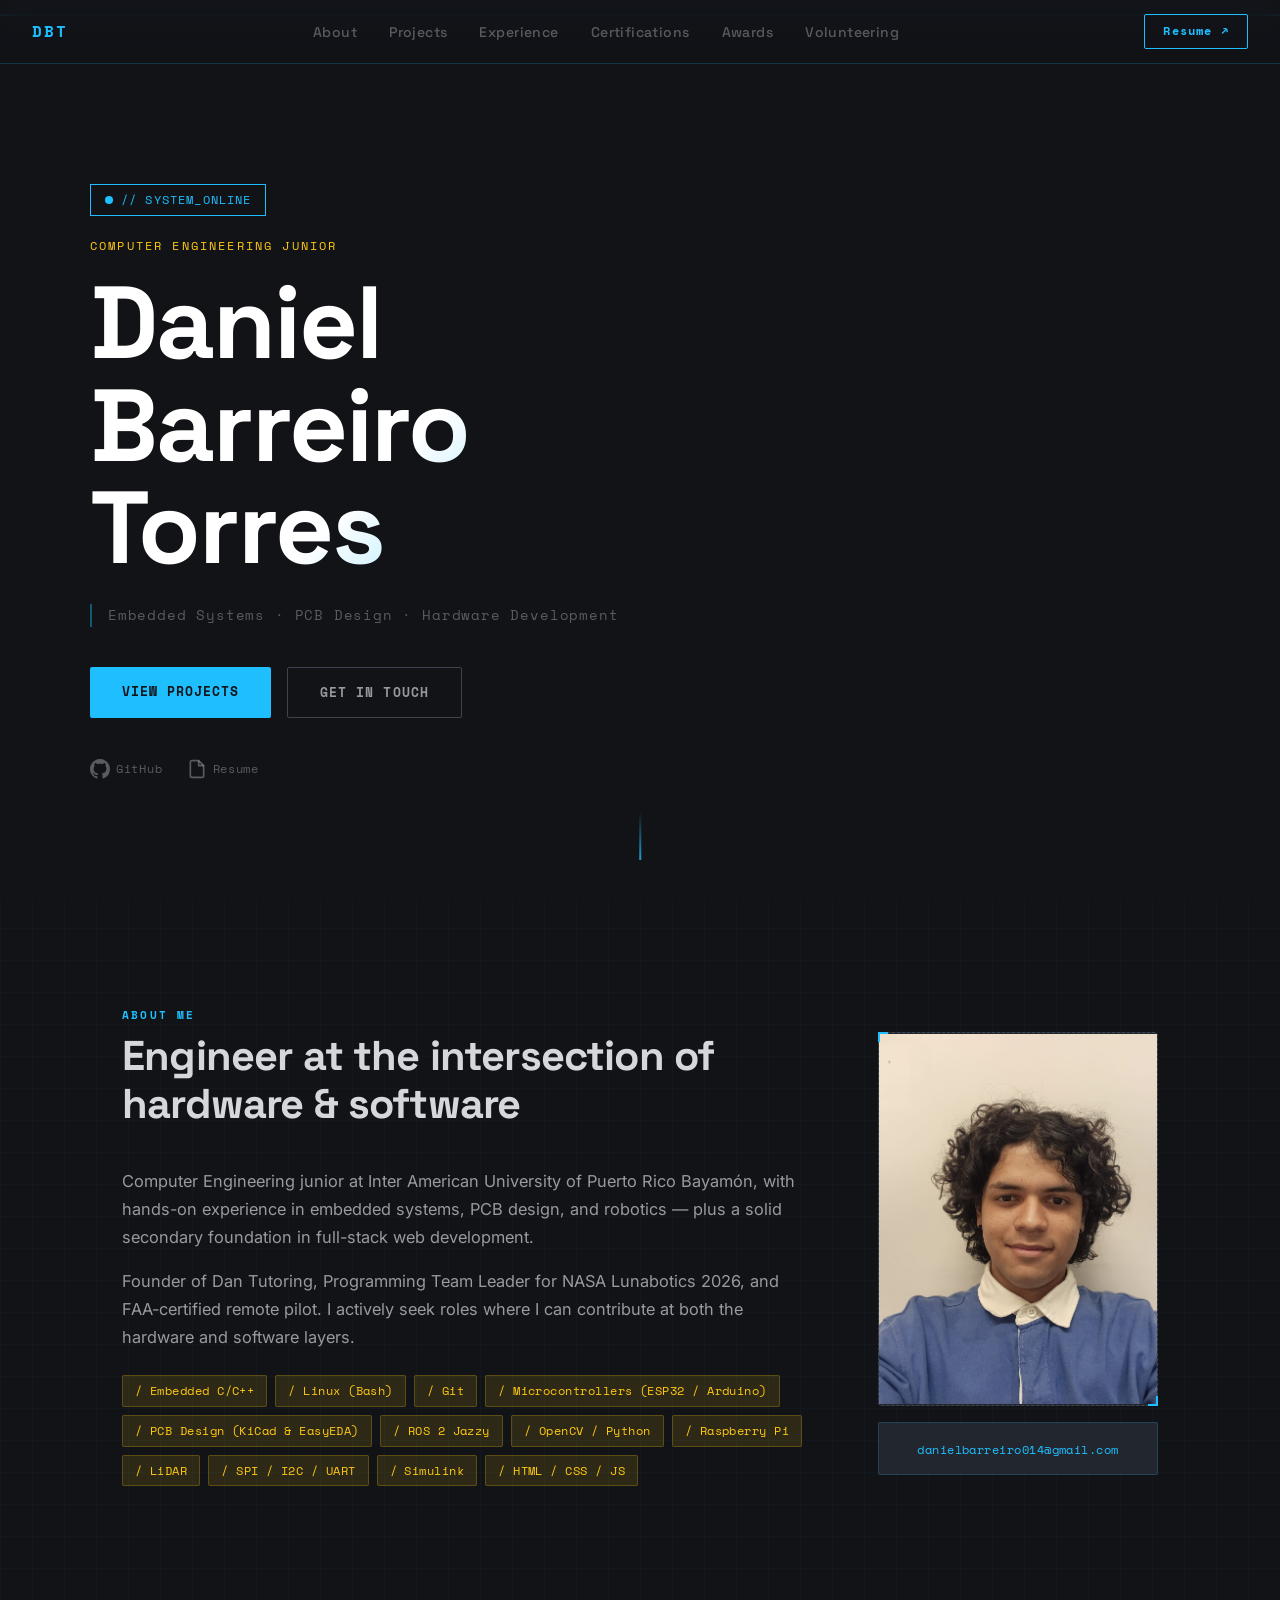
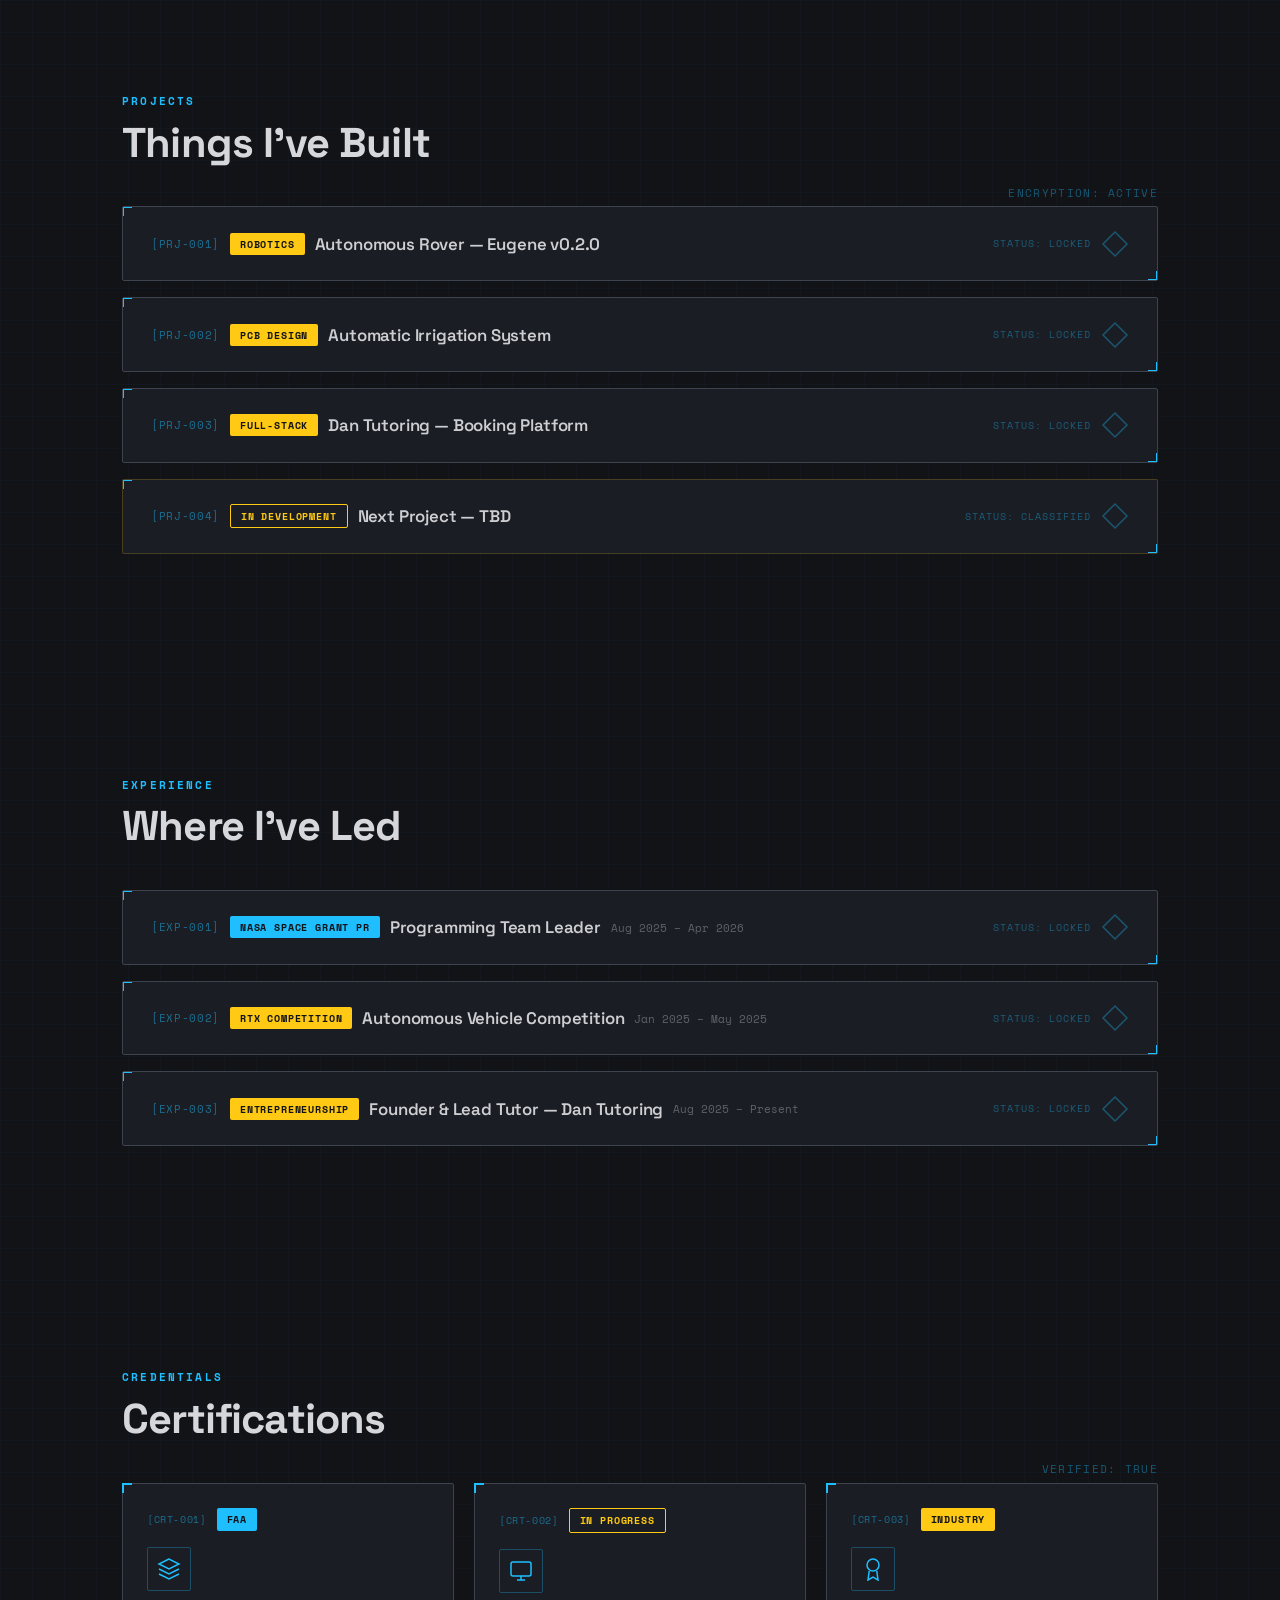
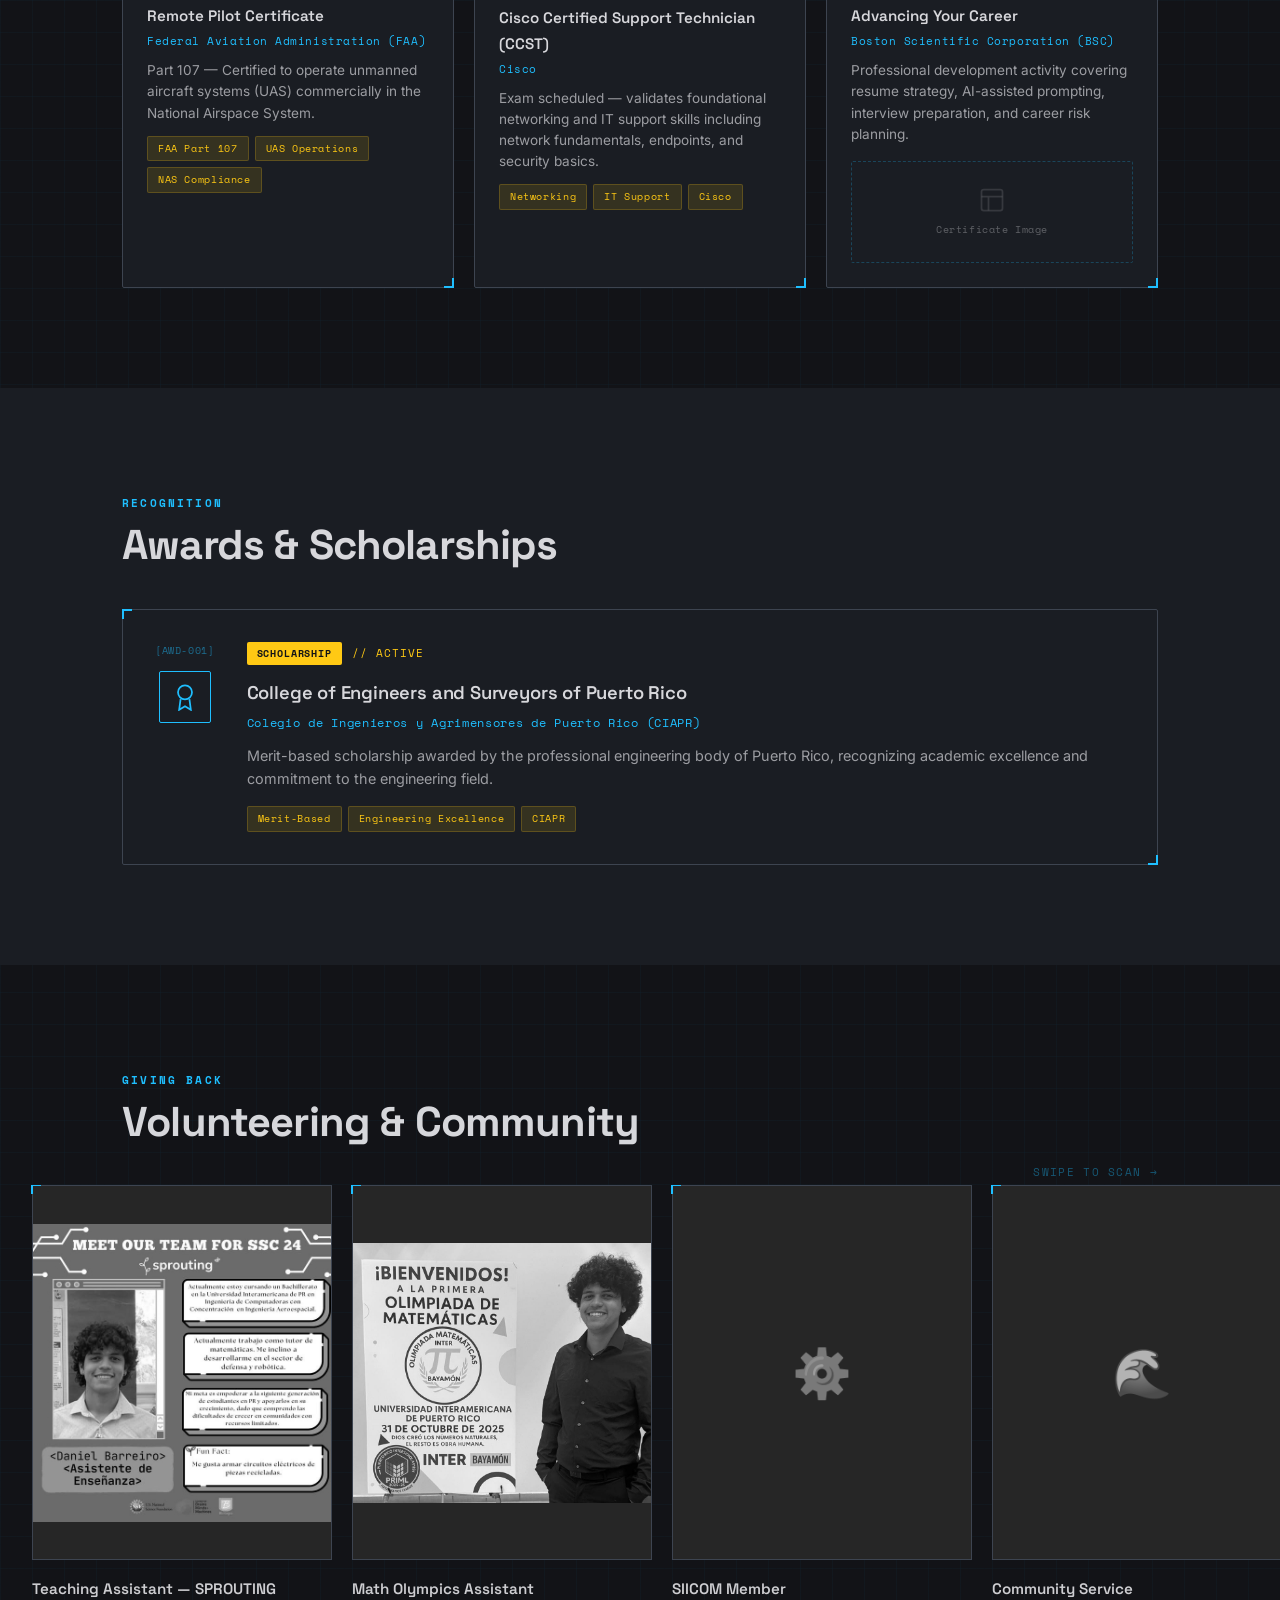
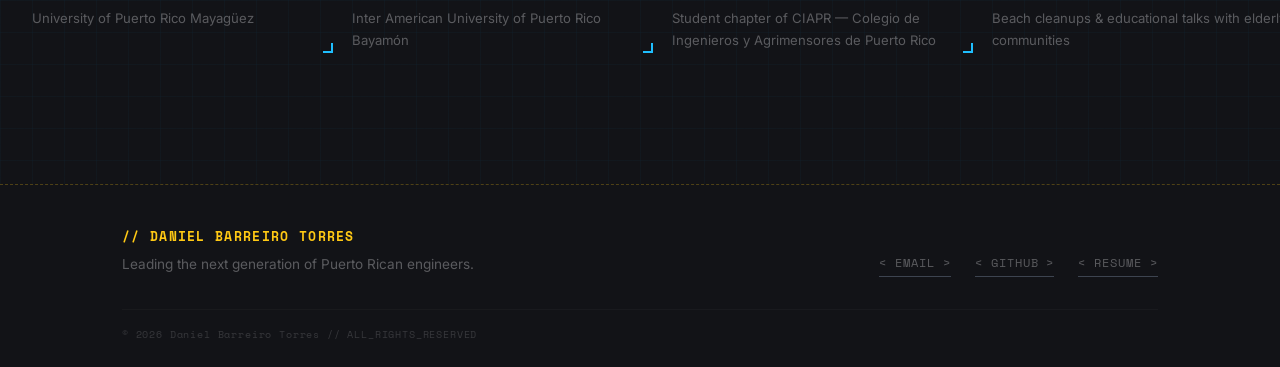
==== commit 3b34db88: "feat: enhance portfolio with certifications section and update project details - Added a new "Certif" ====
--- a/index.html
+++ b/index.html
@@ -20,10 +20,11 @@
       <li><a href="#about">About</a></li>
       <li><a href="#projects">Projects</a></li>
       <li><a href="#experience">Experience</a></li>
+      <li><a href="#certifications">Certifications</a></li>
       <li><a href="#awards">Awards</a></li>
       <li><a href="#volunteering">Volunteering</a></li>
     </ul>
-    <a href="./docs/Daniel_Resume_DEF.pdf" class="btn-nav">Resume ↗</a>
+    <a href="./docs/resume.html" class="btn-nav" target="_blank">Resume ↗</a>
     <button class="hamburger" id="hamburger" aria-label="Open menu">
       <span></span><span></span><span></span>
     </button>
@@ -35,9 +36,10 @@
       <li><a href="#about" class="mm-link">About</a></li>
       <li><a href="#projects" class="mm-link">Projects</a></li>
       <li><a href="#experience" class="mm-link">Experience</a></li>
+      <li><a href="#certifications" class="mm-link">Certifications</a></li>
       <li><a href="#awards" class="mm-link">Awards</a></li>
       <li><a href="#volunteering" class="mm-link">Volunteering</a></li>
-      <li><a href="./docs/Daniel_Resume_DEF.pdf" class="mm-link">Resume ↗</a></li>
+      <li><a href="./docs/resume.html" class="mm-link" target="_blank">Resume ↗</a></li>
     </ul>
   </div>
 
@@ -61,7 +63,7 @@
           <svg width="20" height="20" viewBox="0 0 24 24" fill="currentColor"><path d="M12 0C5.37 0 0 5.37 0 12c0 5.31 3.435 9.795 8.205 11.385.6.105.825-.255.825-.57 0-.285-.015-1.23-.015-2.235-3.015.555-3.795-.735-4.035-1.41-.135-.345-.72-1.41-1.23-1.695-.42-.225-1.02-.78-.015-.795.945-.015 1.62.87 1.845 1.23 1.08 1.815 2.805 1.305 3.495.99.105-.78.42-1.305.765-1.605-2.67-.3-5.46-1.335-5.46-5.925 0-1.305.465-2.385 1.23-3.225-.12-.3-.54-1.53.12-3.18 0 0 1.005-.315 3.3 1.23.96-.27 1.98-.405 3-.405s2.04.135 3 .405c2.295-1.56 3.3-1.23 3.3-1.23.66 1.65.24 2.88.12 3.18.765.84 1.23 1.905 1.23 3.225 0 4.605-2.805 5.625-5.475 5.925.435.375.81 1.095.81 2.22 0 1.605-.015 2.895-.015 3.3 0 .315.225.69.825.57A12.02 12.02 0 0 0 24 12c0-6.63-5.37-12-12-12z"/></svg>
           GitHub
         </a>
-        <a href="./docs/Daniel_Resume_DEF.pdf" target="_blank">
+        <a href="./docs/resume.html" target="_blank">
           <svg width="20" height="20" viewBox="0 0 24 24" fill="none" stroke="currentColor" stroke-width="2"><path d="M14 2H6a2 2 0 0 0-2 2v16a2 2 0 0 0 2 2h12a2 2 0 0 0 2-2V8z"/><polyline points="14 2 14 8 20 8"/></svg>
           Resume
         </a>
@@ -76,20 +78,21 @@
       <span class="section-label">About Me</span>
       <div class="about-grid reveal">
         <div class="about-text">
-          <h2 class="section-title">Self-Taught Engineer</h2>
-          <p>Autodidact Computer Engineering junior with hands-on experience in embedded systems, PCB design, and hardware development.Currently working for my education startup Dan Tutoring.</p>
-          <p>Currently open to job opportunities where I can apply my skills to real-world problems.</p>
+          <h2 class="section-title">Engineer at the intersection of hardware &amp; software</h2>
+          <p>Computer Engineering junior at Inter American University of Puerto Rico Bayamón, with hands-on experience in embedded systems, PCB design, and robotics — plus a solid secondary foundation in full-stack web development.</p>
+          <p>Founder of Dan Tutoring, Programming Team Leader for NASA Lunabotics 2026, and FAA-certified remote pilot. I actively seek roles where I can contribute at both the hardware and software layers.</p>
           <div class="skill-tags">
             <span>/ Embedded C/C++</span>
             <span>/ Linux (Bash)</span>
-            <span>/ GIT version control</span>
-            <span>/ Microcontrollers</span>
-            <span>/ PCB Design (KiCad & EasyEDA)</span>
-            <span>/ Simulink</span>
-            <span>/ ROS 2</span>
+            <span>/ Git</span>
+            <span>/ Microcontrollers (ESP32 / Arduino)</span>
+            <span>/ PCB Design (KiCad &amp; EasyEDA)</span>
+            <span>/ ROS 2 Jazzy</span>
             <span>/ OpenCV / Python</span>
             <span>/ Raspberry Pi</span>
             <span>/ LiDAR</span>
+            <span>/ SPI / I2C / UART</span>
+            <span>/ Simulink</span>
             <span>/ HTML / CSS / JS</span>
           </div>
         </div>
@@ -116,67 +119,13 @@
         <span class="section-enc-tag">ENCRYPTION: ACTIVE</span>
       </div>
 
-     
-
       <!-- PROJECT 1: Autonomous Rover -->
       <div class="accordion reveal tech-frame" data-open="false">
         <button class="accordion-header" aria-expanded="false">
           <div class="acc-left">
             <span class="acc-id">[PRJ-001]</span>
-            <span class="acc-tag">autonomous Surveying</span>
+            <span class="acc-tag">Robotics</span>
             <h3>Autonomous Rover — Eugene v0.2.0</h3>
-          </div>
-          <div class="acc-right">
-            <span class="acc-status-text">STATUS: LOCKED</span>
-            <!-- Watch Dogs diamond hack icon -->
-            <span class="acc-icon" aria-hidden="true">
-              <svg class="hack-diamond" width="28" height="28" viewBox="0 0 28 28">
-                <!-- Static diamond -->
-                <polygon class="diamond-shape" points="14,2 26,14 14,26 2,14" fill="none" stroke-width="1.5"/>
-                <!-- Animated loop trace — full perimeter -->
-                <polygon class="diamond-trace" points="14,2 26,14 14,26 2,14" fill="none" stroke-width="1.5"/>
-              </svg>
-            </span>
-          </div>
-        </button>
-        <div class="accordion-body">
-          <div class="acc-inner">
-            <div class="acc-media">
-              <div class="img-placeholder">
-                <img src="Pictures/Eugene.jpeg" alt="Rover Photo">
-                <p class="img-label">Rover Photo</p>
-              </div>
-              <div class="img-placeholder">
-                <img src="Pictures/eugene-schem.png" alt="Schematic">
-                <p class="img-label">Schematic</p>
-              </div>
-              <div class="img-placeholder">
-                <img src="Pictures/eugene-class.png" alt="Code Snippet">
-                <p class="img-label">Code Snippet</p>
-              </div>
-            </div>
-            <div class="acc-details">
-              <ul>
-                <li>Fully assembled from a custom schematic and original firmware</li>
-                <li>Developed modular header files to segment and reuse code across subsystems</li>
-                <li>Served as hardware prototype for the PR NASA Space Grant Lunabotics experience</li>
-                <li>Currently implementing Aruco marker detection for improved navigation</li>
-              </ul>
-              <div class="acc-badges">
-                <span>Embedded C</span><span>PCB</span><span>Autonomous Systems</span>
-              </div>
-            </div>
-          </div>
-        </div>
-      </div>
-
-      <!-- PROJECT 2: Irrigation System -->
-      <div class="accordion reveal tech-frame" data-open="false">
-        <button class="accordion-header" aria-expanded="false">
-          <div class="acc-left">
-            <span class="acc-id">[PRJ-002]</span>
-            <span class="acc-tag">PCB Design</span>
-            <h3>Automatic Irrigation System</h3>
           </div>
           <div class="acc-right">
             <span class="acc-status-text">STATUS: LOCKED</span>
@@ -192,6 +141,55 @@
           <div class="acc-inner">
             <div class="acc-media">
               <div class="img-placeholder">
+                <img src="Pictures/Eugene.jpeg" alt="Rover Photo">
+                <p class="img-label">Rover Photo</p>
+              </div>
+              <div class="img-placeholder">
+                <img src="Pictures/eugene-schem.png" alt="Schematic">
+                <p class="img-label">Schematic</p>
+              </div>
+              <div class="img-placeholder">
+                <img src="Pictures/eugene-class.png" alt="Code Snippet">
+                <p class="img-label">Code Snippet</p>
+              </div>
+            </div>
+            <div class="acc-details">
+              <ul>
+                <li>Designed OOP firmware architecture with separate <code>Command</code> and <code>Movement</code> classes — serial command parsing with typecast-to-lowercase normalization, and H-bridge motor control via PWM (L298N driver)</li>
+                <li>Implemented movement methods: <code>forward()</code>, <code>backward()</code>, <code>pivotRight()</code>, <code>pivotLeft()</code>, <code>stopMotors()</code> — all with dual-channel PWM via <code>analogWrite()</code></li>
+                <li>Built modular header file architecture (<code>Eugene.h</code> / <code>Eugene.cpp</code>) to enable clean subsystem separation and code reuse</li>
+                <li>Served as hardware and firmware prototype for the NASA Space Grant PR Lunabotics project</li>
+              </ul>
+              <div class="acc-badges">
+                <span>Embedded C++</span><span>OOP Firmware</span><span>H-Bridge / PWM</span><span>Serial Parsing</span><span>PCB</span>
+              </div>
+            </div>
+          </div>
+        </div>
+      </div>
+
+      <!-- PROJECT 2: Irrigation System -->
+      <div class="accordion reveal tech-frame" data-open="false">
+        <button class="accordion-header" aria-expanded="false">
+          <div class="acc-left">
+            <span class="acc-id">[PRJ-002]</span>
+            <span class="acc-tag">PCB Design</span>
+            <h3>Automatic Irrigation System</h3>
+          </div>
+          <div class="acc-right">
+            <span class="acc-status-text">STATUS: LOCKED</span>
+            <span class="acc-icon" aria-hidden="true">
+              <svg class="hack-diamond" width="28" height="28" viewBox="0 0 28 28">
+                <polygon class="diamond-shape" points="14,2 26,14 14,26 2,14" fill="none" stroke-width="1.5"/>
+                <polygon class="diamond-trace" points="14,2 26,14 14,26 2,14" fill="none" stroke-width="1.5"/>
+              </svg>
+            </span>
+          </div>
+        </button>
+        <div class="accordion-body">
+          <div class="acc-inner">
+            <div class="acc-media">
+              <div class="img-placeholder">
                 <img src="Pictures/irrig-pcb.png" alt="PCB Layout">
                 <p class="img-label">PCB Layout</p>
               </div>
@@ -210,14 +208,13 @@
             </div>
             <div class="acc-details">
               <ul>
-                <li>Built an autonomous irrigation system for home-grown crops. The moisture sensor drives solenoid valve control in a closed feedback loop</li>
-                <li>Designed a custom PCB with deliberate attention to signal noise and parasitic inductance</li>
-                <li>Added Bluetooth control via mobile Android application</li>
-                <li>Designed on-board battery charging circuit for remote, off-grid deployment</li>
-                <li>Solar panel integration currently under development</li>
+                <li>Closed-loop moisture sensor feedback drives solenoid valve control for home crop irrigation</li>
+                <li>Custom PCB designed in KiCad with deliberate attention to signal noise and parasitic inductance</li>
+                <li>Bluetooth control via custom Android application; on-board battery charging circuit for remote deployment</li>
+                <li>Solar panel integration currently in development</li>
               </ul>
               <div class="acc-badges">
-                <span>KiCad</span><span>Gerber / BOM</span><span>Bluetooth</span><span>ESP32</span><span>Android</span>
+                <span>KiCad</span><span>Gerber / BOM</span><span>ESP32</span><span>Bluetooth</span><span>Android</span><span>Power Design</span>
               </div>
               <a href="https://github.com/TI-capacitor/Embedded_Irrigation_system/tree/main/hardware/PCB" class="acc-link" target="_blank" rel="noopener">View PCB Files on GitHub ↗</a>
             </div>
@@ -225,56 +222,87 @@
         </div>
       </div>
 
-       <!-- PROJECT 3: Your Project Name -->
-<div class="accordion reveal tech-frame" data-open="false">
-  <button class="accordion-header" aria-expanded="false">
-    <div class="acc-left">
-      <span class="acc-id">[PRJ-003]</span>
-      <span class="acc-tag">Robotics</span>
-      <h3>Sesame Tetrapod Robot</h3>
-    </div>
-    <div class="acc-right">
-      <span class="acc-status-text">STATUS: LOCKED</span>
-      <span class="acc-icon" aria-hidden="true">
-        <svg class="hack-diamond" width="28" height="28" viewBox="0 0 28 28">
-          <polygon class="diamond-shape" points="14,3 25,14 14,25 3,14" fill="none" stroke-width="1.5"/>
-          <polygon class="diamond-trace" points="14,3 25,14 14,25 3,14" fill="none" stroke-width="1.5"/>
-        </svg>
-      </span>
-    </div>
-  </button>
-  <div class="accordion-body">
-    <div class="acc-inner">
-      <div class="acc-media">
-        <div class="img-placeholder">
-          <img src="" alt="Photo description">
-          <p class="img-label">Photo Label</p>
-        </div>
-        <div class="img-placeholder">
-          <img src="Pictures/sesame.png" alt="Photo description">
-          <p class="img-label">Photo Label</p>
-        </div>
-      </div>
-      <div class="acc-details">
-        <ul>
-          <li>What you built and how</li>
-          <li>Key technical decisions</li>
-          <li>Results or impact</li>
-        </ul>
-        <div class="acc-badges">
-          <span>Tech 1</span><span>Tech 2</span><span>Tech 3</span>
-        </div>
-      </div>
-    </div>
-  </div>
-</div>
-
-    </div>
-
-    
+      <!-- PROJECT 3: Dan Tutoring Platform -->
+      <div class="accordion reveal tech-frame" data-open="false">
+        <button class="accordion-header" aria-expanded="false">
+          <div class="acc-left">
+            <span class="acc-id">[PRJ-003]</span>
+            <span class="acc-tag">Full-Stack</span>
+            <h3>Dan Tutoring — Booking Platform</h3>
+          </div>
+          <div class="acc-right">
+            <span class="acc-status-text">STATUS: LOCKED</span>
+            <span class="acc-icon" aria-hidden="true">
+              <svg class="hack-diamond" width="28" height="28" viewBox="0 0 28 28">
+                <polygon class="diamond-shape" points="14,2 26,14 14,26 2,14" fill="none" stroke-width="1.5"/>
+                <polygon class="diamond-trace" points="14,2 26,14 14,26 2,14" fill="none" stroke-width="1.5"/>
+              </svg>
+            </span>
+          </div>
+        </button>
+        <div class="accordion-body">
+          <div class="acc-inner">
+            <div class="acc-media">
+              <div class="img-placeholder">
+                <img src="" alt="Booking System UI">
+                <p class="img-label">Booking UI</p>
+              </div>
+              <div class="img-placeholder">
+                <img src="" alt="Database Schema">
+                <p class="img-label">Database Schema</p>
+              </div>
+            </div>
+            <div class="acc-details">
+              <ul>
+                <li>Built a complete appointment booking web app from scratch — calendar, time-slot selection, reCAPTCHA v3 bot protection, and automated email confirmation flow</li>
+                <li>Designed relational database schema to track students, sessions, courses, and appointment state</li>
+                <li>Integrated bilingual support (EN/ES), Google Meet link automation, and a 15-minute confirmation token system</li>
+                <li>Planned and mitigated business risks: server downtime recovery, cybersecurity (password rotation, local backups), and customer communication protocols</li>
+              </ul>
+              <div class="acc-badges">
+                <span>HTML/CSS/JS</span><span>Database Design</span><span>reCAPTCHA v3</span><span>Email Automation</span><span>i18n</span>
+              </div>
+            </div>
+          </div>
+        </div>
+      </div>
+
+      <!-- PROJECT 4: Coming Soon -->
+      <div class="accordion reveal tech-frame coming-soon" data-open="false">
+        <button class="accordion-header" aria-expanded="false">
+          <div class="acc-left">
+            <span class="acc-id">[PRJ-004]</span>
+            <span class="acc-tag wip">In Development</span>
+            <h3>Next Project — TBD</h3>
+          </div>
+          <div class="acc-right">
+            <span class="acc-status-text">STATUS: CLASSIFIED</span>
+            <span class="acc-icon" aria-hidden="true">
+              <svg class="hack-diamond" width="28" height="28" viewBox="0 0 28 28">
+                <polygon class="diamond-shape" points="14,2 26,14 14,26 2,14" fill="none" stroke-width="1.5"/>
+                <polygon class="diamond-trace" points="14,2 26,14 14,26 2,14" fill="none" stroke-width="1.5"/>
+              </svg>
+            </span>
+          </div>
+        </button>
+        <div class="accordion-body">
+          <div class="acc-inner">
+            <div class="acc-media">
+              <div class="img-placeholder wip-placeholder">
+                <p class="img-label">// IN DEVELOPMENT</p>
+              </div>
+            </div>
+            <div class="acc-details">
+              <ul>
+                <li>Coming soon — project details will be updated here</li>
+              </ul>
+            </div>
+          </div>
+        </div>
+      </div>
+
+    </div>
   </section>
-
-  
 
   <!-- EXPERIENCE -->
   <section class="section" id="experience">
@@ -313,7 +341,7 @@
                 <p class="img-label">Team Photo</p>
               </div>
               <div class="img-placeholder">
-                <img src="Pictures/workshop-nasa.png" alt="Presentation Slide">
+                <img src="" alt="Presentation Slide">
                 <p class="img-label">Presentation Slide</p>
               </div>
               <div class="img-placeholder">
@@ -323,19 +351,18 @@
             </div>
             <div class="acc-details">
               <ul>
-                <li>Led the Lunabotics Software Subteam under emergency conditions, restructuring prior work into a clear 3-phase execution plan</li>
-                <li>Grew key member participation from ~22% to 100% by fostering a genuinely collaborative team culture</li>
-                <li>Defined a systems-engineering–driven project life cycle under tight resource constraints</li>
-                <li>Coordinated technical deliverables: actuator testing, LiDAR servo validation, Raspberry Pi GPIO, ESP32 Bluetooth, and ROS 2 motor node development</li>
-                <li>Ran instrumentation and Git training workshops for the team</li>
-                <li>Enforced an engineering notebook standard for documentation and traceability</li>
-                <li>Advanced the project despite limited funding by contributing personal materials to prevent schedule slips</li>
-                <li>Delivered a live progress presentation at EcoExploratorio and secured sponsorship for the next semester</li>
+                <li>Assumed leadership of the Lunabotics Software Subteam under emergency conditions; authored a formal Emergency Plan restructuring prior work into a 3-phase execution plan (Hardware Validation → Manual Override → Autonomy Framework)</li>
+                <li>Architected a dual-MCU system: ESP32 as SPI slave for real-time actuation (motors, servos, linear actuators) and Raspberry Pi as SPI master for higher-level autonomy and camera processing</li>
+                <li>Validated ROS 2 Jazzy runtime, configured Gazebo Harmonic simulation environment, and created first C++ ROS 2 package (<code>my_cpp_pkg</code>) with <code>ament_cmake</code></li>
+                <li>Designed and documented a Bluetooth gamepad control scheme (DualShock 4 via <code>esp32_bluepad</code>): tank drive on LS, servo tilt on buttons, linear actuator control on triggers</li>
+                <li>Pivoted autonomy approach from full SLAM to ArUco marker + OpenCV vision navigation to reduce technical risk and strengthen funding argument for 2027 competition</li>
+                <li>Grew team participation from ~22% to 100%, ran Git and instrumentation workshops, enforced engineering notebook standards, and contributed personal materials to prevent schedule slips</li>
+                <li>Delivered live progress presentation at EcoExploratorio; contributed to securing sponsorship for next semester</li>
               </ul>
               <div class="acc-badges">
-                <span>ROS 2</span><span>Raspberry Pi</span><span>ESP32</span><span>LiDAR</span><span>Git</span><span>Team Leadership</span>
-              </div>
-            
+                <span>ROS 2 Jazzy</span><span>Gazebo Harmonic</span><span>ESP32</span><span>Raspberry Pi</span><span>SPI</span><span>LiDAR</span><span>OpenCV</span><span>Git</span><span>Systems Engineering</span>
+              </div>
+              <a href="./docs/inst.pdf" class="acc-link" target="_blank">View Instrumentation Workshop ↗</a>
             </div>
           </div>
         </div>
@@ -368,7 +395,7 @@
                 <p class="img-label">Drone Build</p>
               </div>
               <div class="img-placeholder">
-                <img src="Pictures/trophy.jpeg" alt="Aruco Marker Demo">
+                <img src="" alt="Aruco Marker Demo">
                 <p class="img-label">Aruco Marker Demo</p>
               </div>
               <div class="img-placeholder">
@@ -379,13 +406,12 @@
             <div class="acc-details">
               <div class="achievement-badge">🥉 Third Place — University</div>
               <ul>
-                <li>Implemented OpenCV + Python pipeline to detect and respond to Aruco Markers for autonomous navigation</li>
-                <li>Completed formal Drone Safety certification</li>
-                <li>Hands-on assembly of an amateur drone from components</li>
-                <li>Machined custom spacers using a milling machine (threading, precision work)</li>
+                <li>Implemented OpenCV + Python pipeline to detect ArUco markers for autonomous navigation decisions</li>
+                <li>Assembled amateur drone from components; completed formal FAA Drone Safety certification</li>
+                <li>Machined custom aluminum spacers on milling machine (threading, precision tolerancing)</li>
               </ul>
               <div class="acc-badges">
-                <span>OpenCV</span><span>Python</span><span>Aruco Markers</span><span>Drone Assembly</span><span>CNC Milling</span>
+                <span>OpenCV</span><span>Python</span><span>ArUco Markers</span><span>Drone Assembly</span><span>CNC Milling</span>
               </div>
             </div>
           </div>
@@ -399,7 +425,7 @@
             <span class="acc-id">[EXP-003]</span>
             <span class="acc-tag">Entrepreneurship</span>
             <h3>Founder &amp; Lead Tutor — Dan Tutoring</h3>
-            <span class="acc-date">Present</span>
+            <span class="acc-date">Aug 2025 – Present</span>
           </div>
           <div class="acc-right">
             <span class="acc-status-text">STATUS: LOCKED</span>
@@ -416,7 +442,7 @@
             <div class="acc-media">
               <div class="img-placeholder">
                 <img src="" alt="Booking System UI">
-                <p class="img-label">Booking System UI</p>
+                <p class="img-label">Booking UI</p>
               </div>
               <div class="img-placeholder">
                 <img src="" alt="Database Schema">
@@ -425,62 +451,91 @@
             </div>
             <div class="acc-details">
               <ul>
-                <li>Designed and manages databases to track student records, sessions, and appointments</li>
-                <li>Built a full-stack web appointment system from scratch to replace manual scheduling</li>
-                <li>Handles all scheduling, customer communication, and business operations independently</li>
+                <li>Founded tutoring business August 2025; previously worked as math and engineering tutor Aug 2024 – May 2025</li>
+                <li>Built full-stack booking platform with database, automated email confirmation, and bilingual support</li>
+                <li>Manages scheduling, customer communication, and all business operations independently</li>
               </ul>
               <div class="acc-badges">
-                <span>Full-Stack</span><span>Database Design</span><span>JS</span><span>Business Operations</span>
-              </div>
-            </div>
-          </div>
-        </div>
-
-        
-      </div>
-      <!-- EXP 4: CURE 2025 -->
-      <div class="accordion reveal tech-frame" data-open="false">
-        <button class="accordion-header" aria-expanded="false">
-          <div class="acc-left">
-            <span class="acc-id">[EXP-004]</span>
-            <span class="acc-tag">Research</span>
-            <h3>CURE 2025 Intern</h3>
-            <span class="acc-date">July 2025 - November 2025</span>
-          </div>
-          <div class="acc-right">
-            <span class="acc-status-text">STATUS: LOCKED</span>
-            <span class="acc-icon" aria-hidden="true">
-              <svg class="hack-diamond" width="28" height="28" viewBox="0 0 28 28">
-                <polygon class="diamond-shape" points="14,2 26,14 14,26 2,14" fill="none" stroke-width="1.5"/>
-                <polygon class="diamond-trace" points="14,2 26,14 14,26 2,14" fill="none" stroke-width="1.5"/>
-              </svg>
-            </span>
-          </div>
-        </button>
-        <div class="accordion-body">
-          <div class="acc-inner">
-            <div class="acc-media">
-              <div class="img-placeholder">
-                <img src="Pictures/group-cure.png" alt="Booking System UI">
-                
-              </div>
-              <div class="img-placeholder">
-                <img src="Pictures/board-cure.png" alt="Database Schema">
-        
-              </div>
-            </div>
-            <div class="acc-details">
-              <ul>
-                <li></li>
-                <li></li>
-                <li></li>
-              </ul>
-              <div class="acc-badges">
-                <span>R studio</span><span>.shp file management</span><span>Statistical analysis</span>
-              </div>
-            </div>
-          </div>
-        </div>
+                <span>Full-Stack</span><span>Database Design</span><span>Business Operations</span>
+              </div>
+            </div>
+          </div>
+        </div>
+      </div>
+
+    </div>
+  </section>
+
+  <!-- CERTIFICATIONS -->
+  <section class="section section-dark" id="certifications">
+    <div class="container">
+      <div class="section-heading-row">
+        <div>
+          <span class="section-label light">Credentials</span>
+          <h2 class="section-title light reveal">Certifications</h2>
+        </div>
+        <span class="section-enc-tag">VERIFIED: TRUE</span>
+      </div>
+
+      <div class="cert-grid reveal">
+
+        <!-- FAA Part 107 -->
+        <div class="cert-card tech-frame">
+          <div class="cert-header">
+            <span class="cert-id">[CRT-001]</span>
+            <span class="acc-tag highlight">FAA</span>
+          </div>
+          <div class="cert-icon">
+            <svg width="24" height="24" viewBox="0 0 24 24" fill="none" stroke="currentColor" stroke-width="1.5"><path d="M12 2L2 7l10 5 10-5-10-5z"/><path d="M2 17l10 5 10-5"/><path d="M2 12l10 5 10-5"/></svg>
+          </div>
+          <h3 class="cert-title">Remote Pilot Certificate</h3>
+          <p class="cert-org">Federal Aviation Administration (FAA)</p>
+          <p class="cert-detail">Part 107 — Certified to operate unmanned aircraft systems (UAS) commercially in the National Airspace System.</p>
+          <div class="acc-badges" style="margin-top:0.75rem;">
+            <span>FAA Part 107</span><span>UAS Operations</span><span>NAS Compliance</span>
+          </div>
+        </div>
+
+        <!-- CCST -->
+        <div class="cert-card tech-frame">
+          <div class="cert-header">
+            <span class="cert-id">[CRT-002]</span>
+            <span class="acc-tag wip">In Progress</span>
+          </div>
+          <div class="cert-icon">
+            <svg width="24" height="24" viewBox="0 0 24 24" fill="none" stroke="currentColor" stroke-width="1.5"><rect x="2" y="3" width="20" height="14" rx="2"/><path d="M8 21h8M12 17v4"/></svg>
+          </div>
+          <h3 class="cert-title">Cisco Certified Support Technician (CCST)</h3>
+          <p class="cert-org">Cisco</p>
+          <p class="cert-detail">Exam scheduled — validates foundational networking and IT support skills including network fundamentals, endpoints, and security basics.</p>
+          <div class="acc-badges" style="margin-top:0.75rem;">
+            <span>Networking</span><span>IT Support</span><span>Cisco</span>
+          </div>
+        </div>
+
+        <!-- BSC Certificate Placeholder -->
+        <div class="cert-card tech-frame">
+          <div class="cert-header">
+            <span class="cert-id">[CRT-003]</span>
+            <span class="acc-tag">Industry</span>
+          </div>
+          <div class="cert-icon">
+            <svg width="24" height="24" viewBox="0 0 24 24" fill="none" stroke="currentColor" stroke-width="1.5"><circle cx="12" cy="8" r="6"/><path d="M8.21 13.89L7 23l5-3 5 3-1.21-9.12"/></svg>
+          </div>
+          <h3 class="cert-title">Advancing Your Career</h3>
+          <p class="cert-org">Boston Scientific Corporation (BSC)</p>
+          <p class="cert-detail">Professional development activity covering resume strategy, AI-assisted prompting, interview preparation, and career risk planning.</p>
+          <!--
+            PLACEHOLDER: Replace the div below with your actual certificate image
+            <img src="Pictures/bsc-certificate.jpg" alt="BSC Certificate" style="width:100%;border-radius:2px;margin-top:0.75rem;">
+          -->
+          <div class="cert-img-placeholder">
+            <svg width="28" height="28" viewBox="0 0 24 24" fill="none" stroke="currentColor" stroke-width="1.5"><rect x="3" y="3" width="18" height="18" rx="2"/><path d="M3 9h18M9 21V9"/></svg>
+            <p>Certificate Image</p>
+          </div>
+        </div>
+
+      </div>
     </div>
   </section>
 
@@ -493,10 +548,11 @@
           <h2 class="section-title reveal">Awards &amp; Scholarships</h2>
         </div>
       </div>
+
       <div class="award-card tech-frame reveal">
         <div class="award-left">
           <span class="award-id">[AWD-001]</span>
-          <div class="award-icon" aria-hidden="true">
+          <div class="award-icon">
             <svg width="28" height="28" viewBox="0 0 24 24" fill="none" stroke="currentColor" stroke-width="1.5"><circle cx="12" cy="8" r="6"/><path d="M8.21 13.89L7 23l5-3 5 3-1.21-9.12"/></svg>
           </div>
         </div>
@@ -507,12 +563,13 @@
           </div>
           <h3 class="award-title">College of Engineers and Surveyors of Puerto Rico</h3>
           <p class="award-org">Colegio de Ingenieros y Agrimensores de Puerto Rico (CIAPR)</p>
-          <p class="award-desc">Merit-based scholarship, recognizing academic excellence and commitment to the engineering field on the island</p>
+          <p class="award-desc">Merit-based scholarship awarded by the professional engineering body of Puerto Rico, recognizing academic excellence and commitment to the engineering field.</p>
           <div class="acc-badges" style="margin-top:1rem; margin-bottom:0;">
             <span>Merit-Based</span><span>Engineering Excellence</span><span>CIAPR</span>
           </div>
         </div>
       </div>
+
     </div>
   </section>
 
@@ -522,7 +579,7 @@
       <div class="section-heading-row">
         <div>
           <span class="section-label light">Giving Back</span>
-          <h2 class="section-title light reveal">Volunteering</h2>
+          <h2 class="section-title light reveal">Volunteering &amp; Community</h2>
         </div>
         <span class="section-enc-tag">SWIPE TO SCAN →</span>
       </div>
@@ -546,6 +603,26 @@
           </div>
           <h3>Math Olympics Assistant</h3>
           <p>Inter American University of Puerto Rico Bayamón</p>
+        </div>
+
+        <div class="vol-card tech-frame">
+          <div class="vol-img-wrap">
+            <!--  PLACEHOLDER: src="Pictures/siicom.jpg" -->
+            <div class="vol-img-placeholder"><span>⚙️</span></div>
+            <div class="vol-card-overlay"><span>[SIICOM_MEMBER]</span></div>
+          </div>
+          <h3>SIICOM Member</h3>
+          <p>Student chapter of CIAPR — Colegio de Ingenieros y Agrimensores de Puerto Rico</p>
+        </div>
+
+        <div class="vol-card tech-frame">
+          <div class="vol-img-wrap">
+            <!--  PLACEHOLDER: src="Pictures/beach-cleanup.jpg" -->
+            <div class="vol-img-placeholder"><span>🌊</span></div>
+            <div class="vol-card-overlay"><span>[COMMUNITY_SERVICE]</span></div>
+          </div>
+          <h3>Community Service</h3>
+          <p>Beach cleanups &amp; educational talks with elderly communities</p>
         </div>
 
       </div>
@@ -562,7 +639,7 @@
       <div class="footer-links">
         <a href="mailto:danielbarreiro014@gmail.com">&lt; EMAIL &gt;</a>
         <a href="https://github.com/TI-capacitor" target="_blank">&lt; GITHUB &gt;</a>
-        <a href="./docs/Daniel_Resume_DEF.pdf" target="_blank">&lt; RESUME &gt;</a>
+        <a href="./docs/resume.html" target="_blank">&lt; RESUME &gt;</a>
       </div>
     </div>
     <div class="container">
--- a/style.css
+++ b/style.css
@@ -1032,6 +1032,100 @@
 }
 
 /* =========================================
+   CERTIFICATIONS
+   ========================================= */
+.cert-grid {
+  display: grid;
+  grid-template-columns: repeat(auto-fill, minmax(280px, 1fr));
+  gap: 1.25rem;
+}
+
+.cert-card {
+  background: var(--surface-2);
+  border: 1px solid var(--gray-mid);
+  border-radius: var(--radius-sm);
+  padding: 1.5rem;
+  transition: border-color var(--transition);
+}
+
+.cert-card:hover { border-color: var(--cyan); }
+
+.cert-header {
+  display: flex;
+  align-items: center;
+  gap: 10px;
+  margin-bottom: 1rem;
+}
+
+.cert-id {
+  font-family: var(--font-mono);
+  font-size: 0.65rem;
+  color: rgba(31,191,255,0.5);
+  letter-spacing: 0.06em;
+}
+
+.cert-icon {
+  width: 44px;
+  height: 44px;
+  border: 1px solid rgba(31,191,255,0.3);
+  border-radius: var(--radius-sm);
+  display: flex;
+  align-items: center;
+  justify-content: center;
+  color: var(--cyan);
+  margin-bottom: 0.75rem;
+}
+
+.cert-title {
+  font-family: var(--font-display);
+  font-size: 0.95rem;
+  font-weight: 600;
+  color: rgba(226,226,230,0.95);
+  margin-bottom: 0.2rem;
+}
+
+.cert-org {
+  font-family: var(--font-mono);
+  font-size: 0.68rem;
+  color: var(--cyan);
+  letter-spacing: 0.05em;
+  margin-bottom: 0.6rem;
+}
+
+.cert-detail {
+  font-size: 0.85rem;
+  color: var(--gray-text);
+  line-height: 1.55;
+}
+
+.cert-img-placeholder {
+  margin-top: 1rem;
+  border: 1.5px dashed rgba(31,191,255,0.25);
+  border-radius: var(--radius-sm);
+  padding: 1.5rem;
+  display: flex;
+  flex-direction: column;
+  align-items: center;
+  gap: 0.5rem;
+  color: var(--gray-muted);
+}
+
+.cert-img-placeholder svg { opacity: 0.4; }
+
+.cert-img-placeholder p {
+  font-family: var(--font-mono);
+  font-size: 0.62rem;
+  letter-spacing: 0.06em;
+}
+
+/* Coming soon / WIP accordion */
+.accordion.coming-soon { border-color: rgba(255,201,20,0.2); opacity: 0.8; }
+.accordion.coming-soon:hover { border-color: var(--yellow); opacity: 1; }
+.acc-tag.wip { background: transparent; color: var(--yellow); border: 1px solid var(--yellow); }
+.wip-placeholder { display: flex; align-items: center; justify-content: center; min-height: 80px; border-style: dashed; border-color: rgba(255,201,20,0.3); }
+.wip-placeholder .img-label { color: var(--yellow); font-size: 0.7rem; letter-spacing: 0.12em; }
+
+/* =========================================
    FOOTER
    ========================================= */
 .footer {
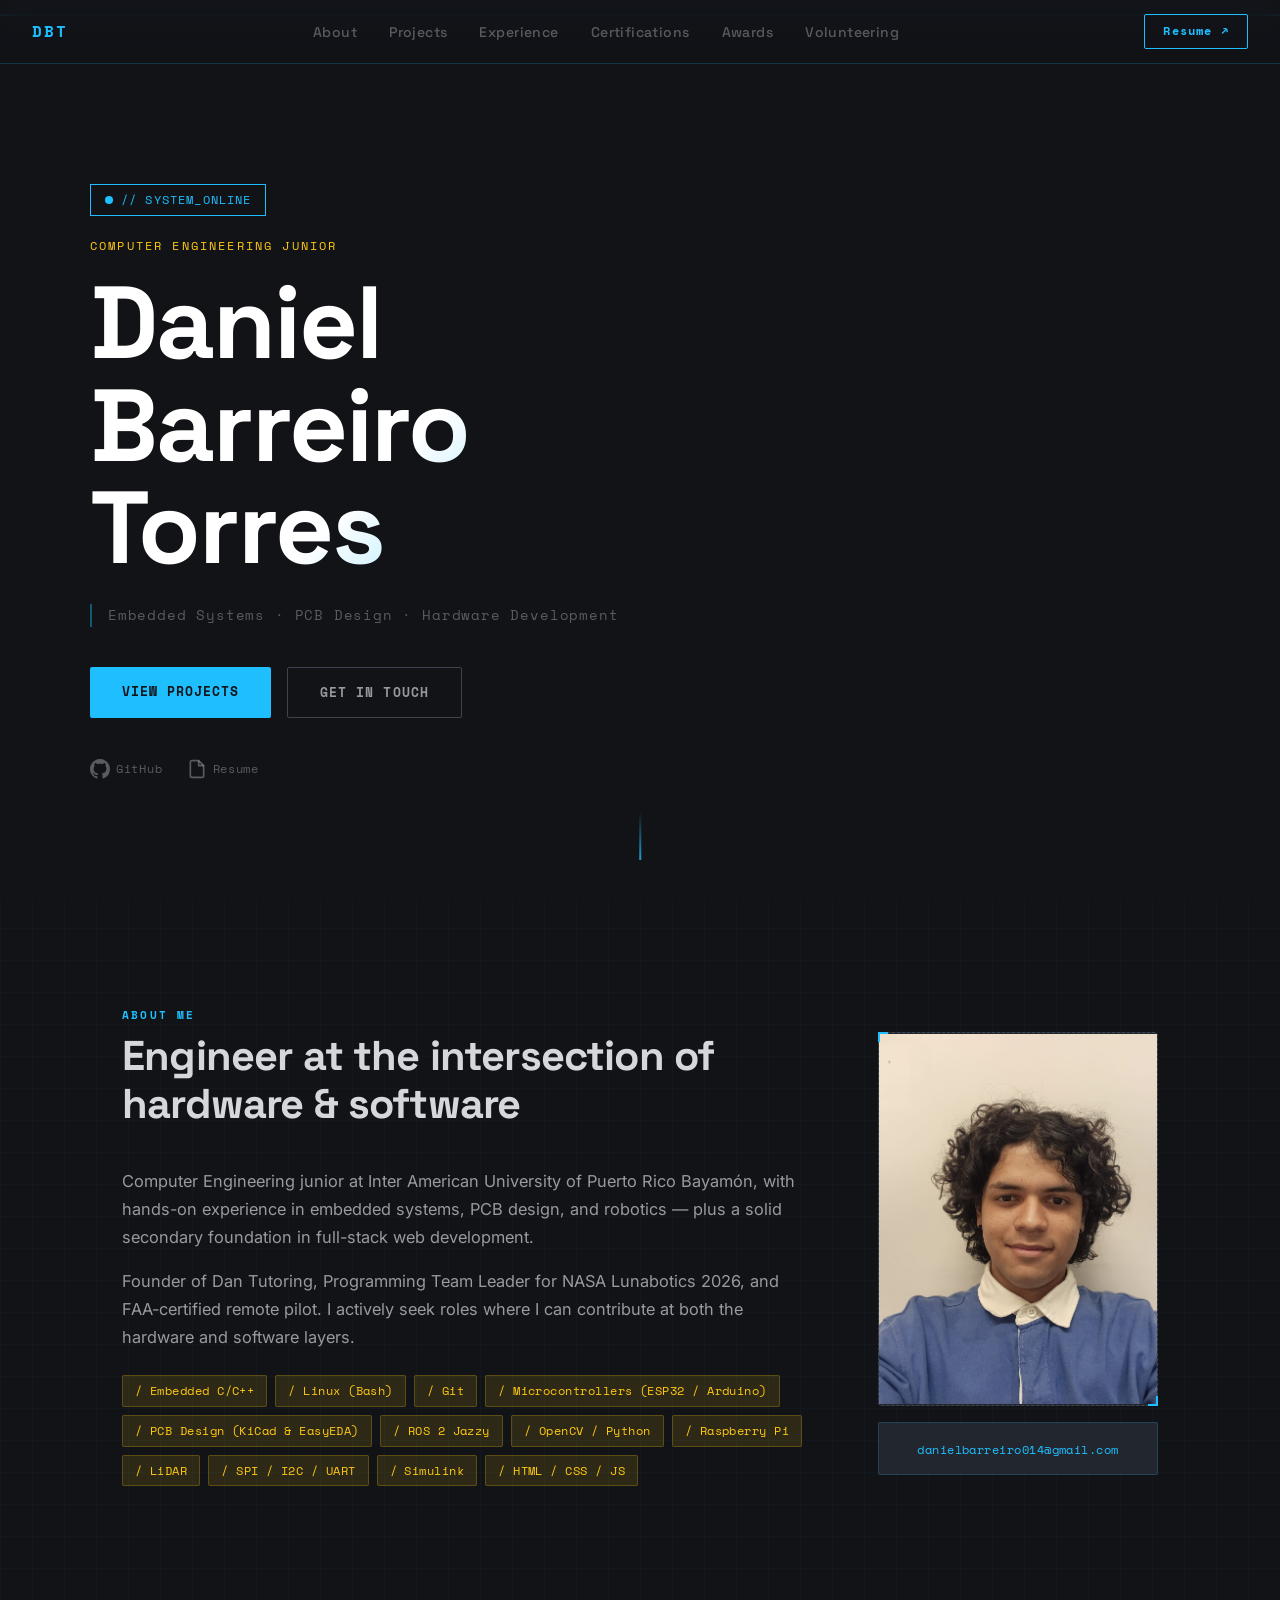
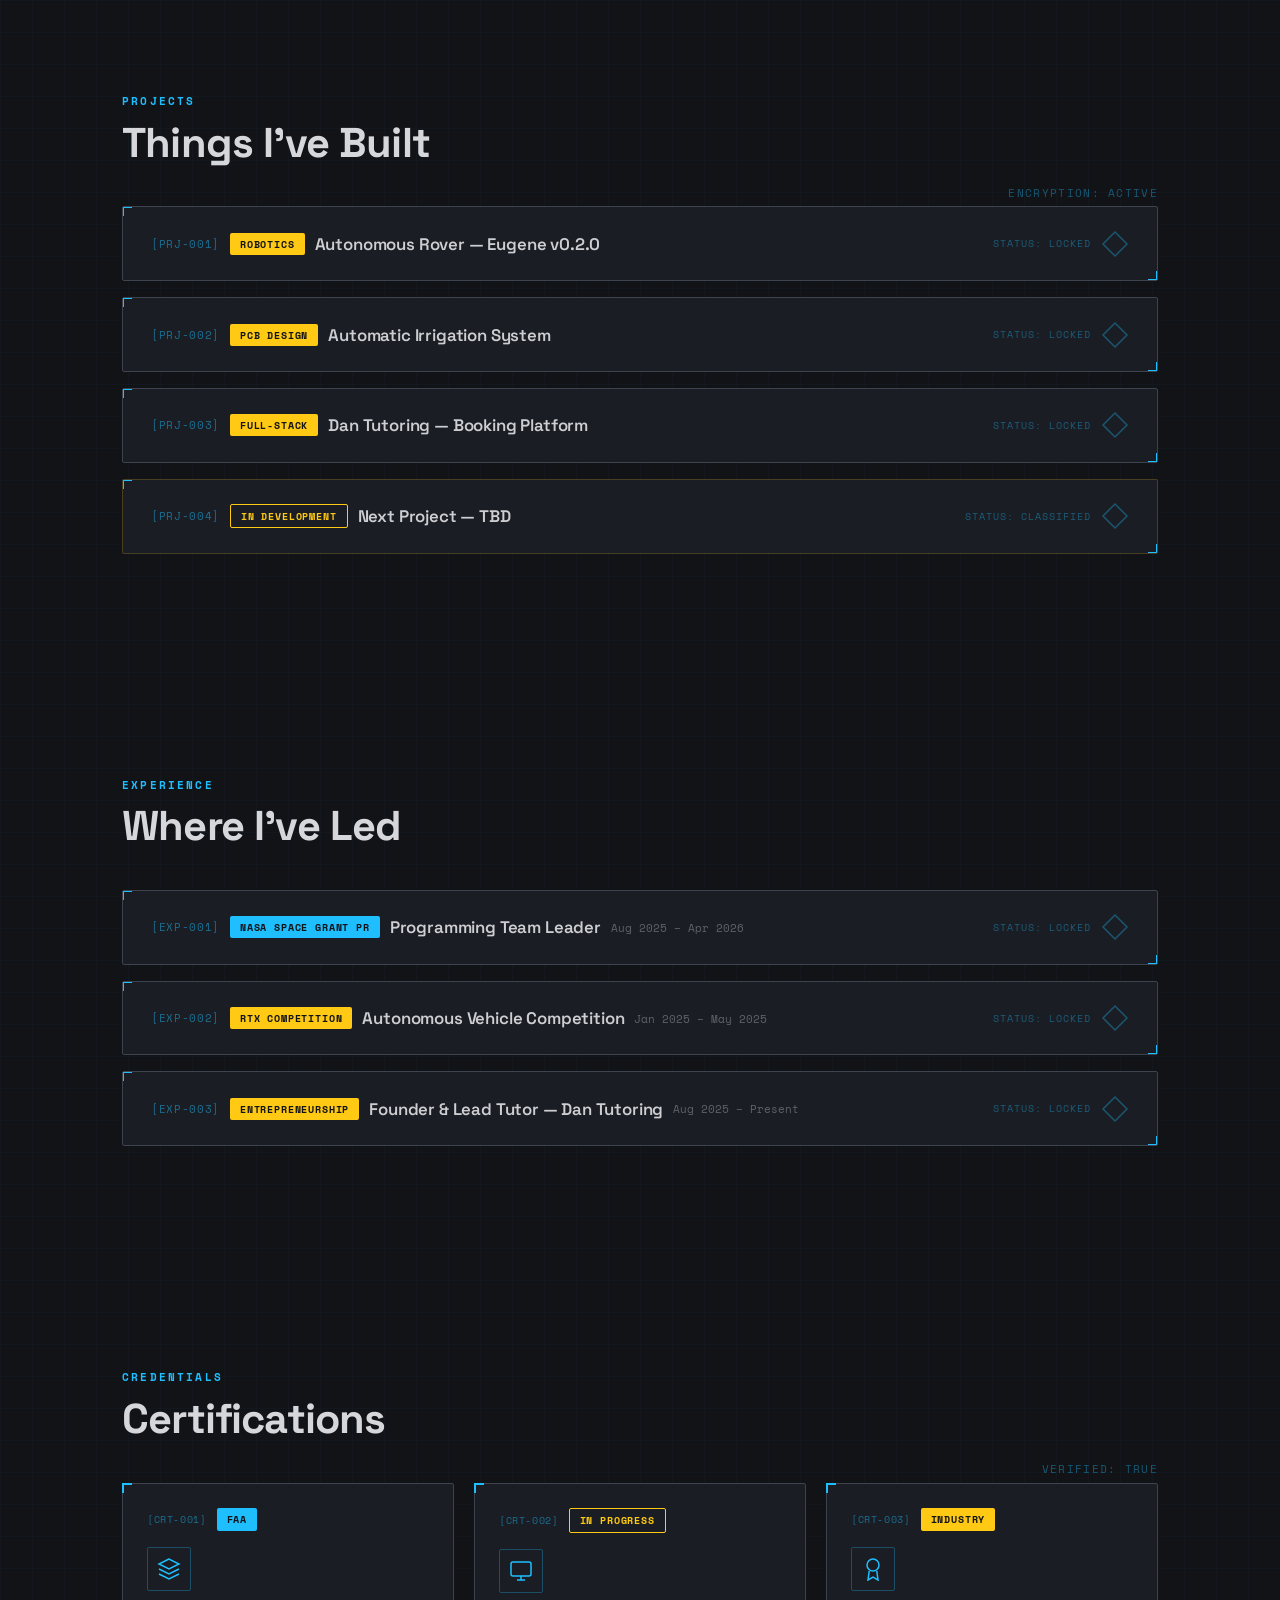
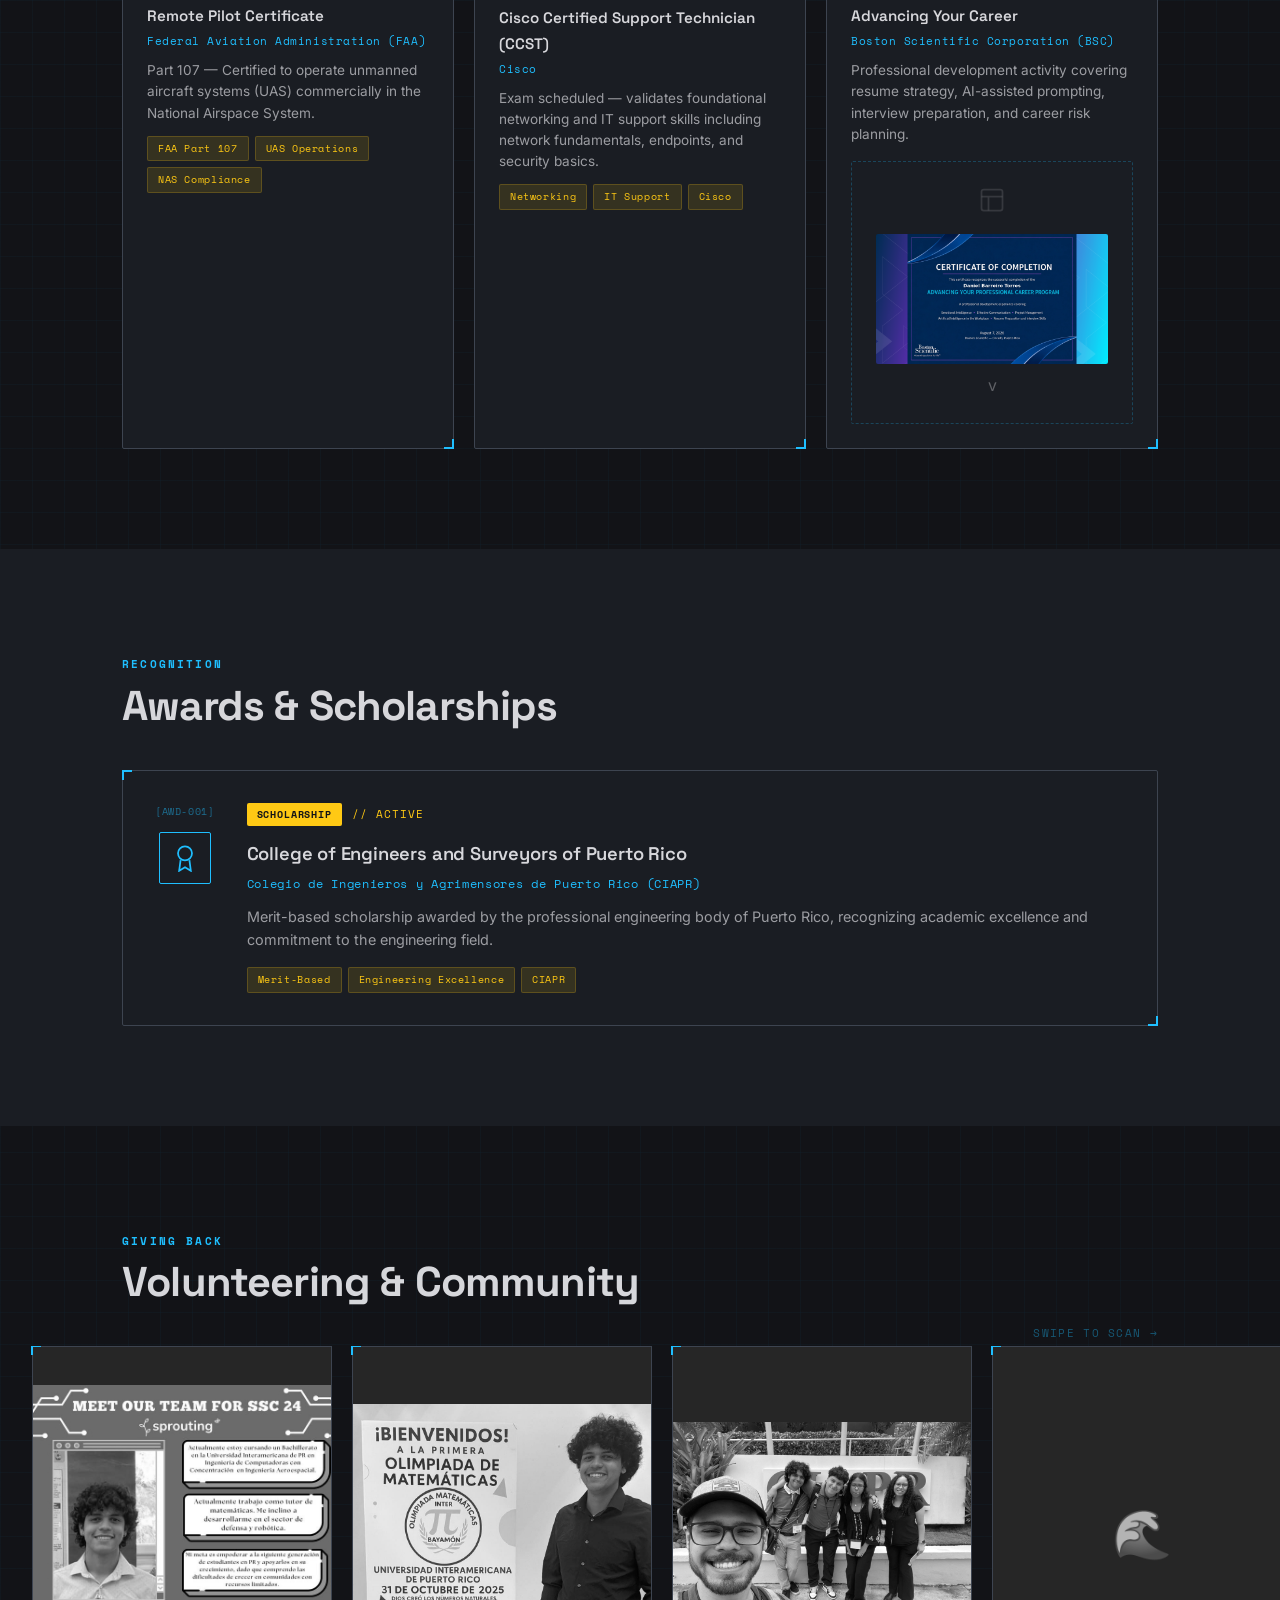
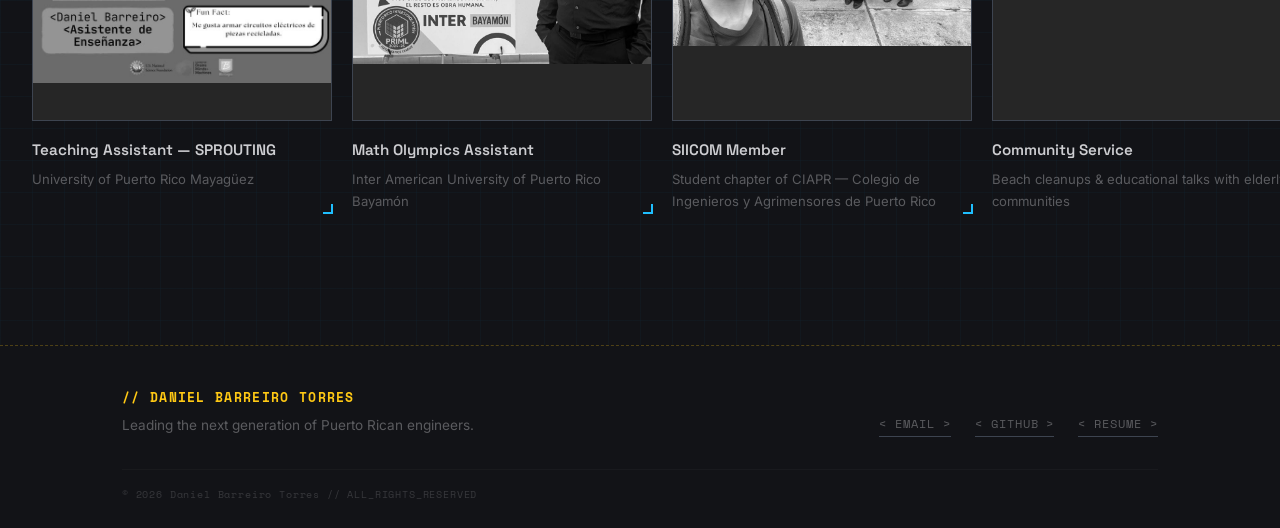
==== commit 2ee1f990: "Add siicom_friends.png image to Pictures directory" ====
--- a/index.html
+++ b/index.html
@@ -527,11 +527,11 @@
           <p class="cert-detail">Professional development activity covering resume strategy, AI-assisted prompting, interview preparation, and career risk planning.</p>
           <!--
             PLACEHOLDER: Replace the div below with your actual certificate image
-            <img src="Pictures/bsc-certificate.jpg" alt="BSC Certificate" style="width:100%;border-radius:2px;margin-top:0.75rem;">
+            
           -->
           <div class="cert-img-placeholder">
             <svg width="28" height="28" viewBox="0 0 24 24" fill="none" stroke="currentColor" stroke-width="1.5"><rect x="3" y="3" width="18" height="18" rx="2"/><path d="M3 9h18M9 21V9"/></svg>
-            <p>Certificate Image</p>
+            <img src="Pictures/BSC.png" alt="BSC Certificate" style="width:100%;border-radius:2px;margin-top:0.75rem;">v
           </div>
         </div>
 
@@ -607,9 +607,9 @@
 
         <div class="vol-card tech-frame">
           <div class="vol-img-wrap">
-            <!--  PLACEHOLDER: src="Pictures/siicom.jpg" -->
-            <div class="vol-img-placeholder"><span>⚙️</span></div>
-            <div class="vol-card-overlay"><span>[SIICOM_MEMBER]</span></div>
+            <!--  PLACEHOLDER: " -->
+            <div class="vol-img-placeholder"><img src="Pictures/siicom_friends.png" alt="SIICOM"></div>
+            <div class="vol-card-overlay"><span>[SIICOM_FRIENDS]</span></div>
           </div>
           <h3>SIICOM Member</h3>
           <p>Student chapter of CIAPR — Colegio de Ingenieros y Agrimensores de Puerto Rico</p>
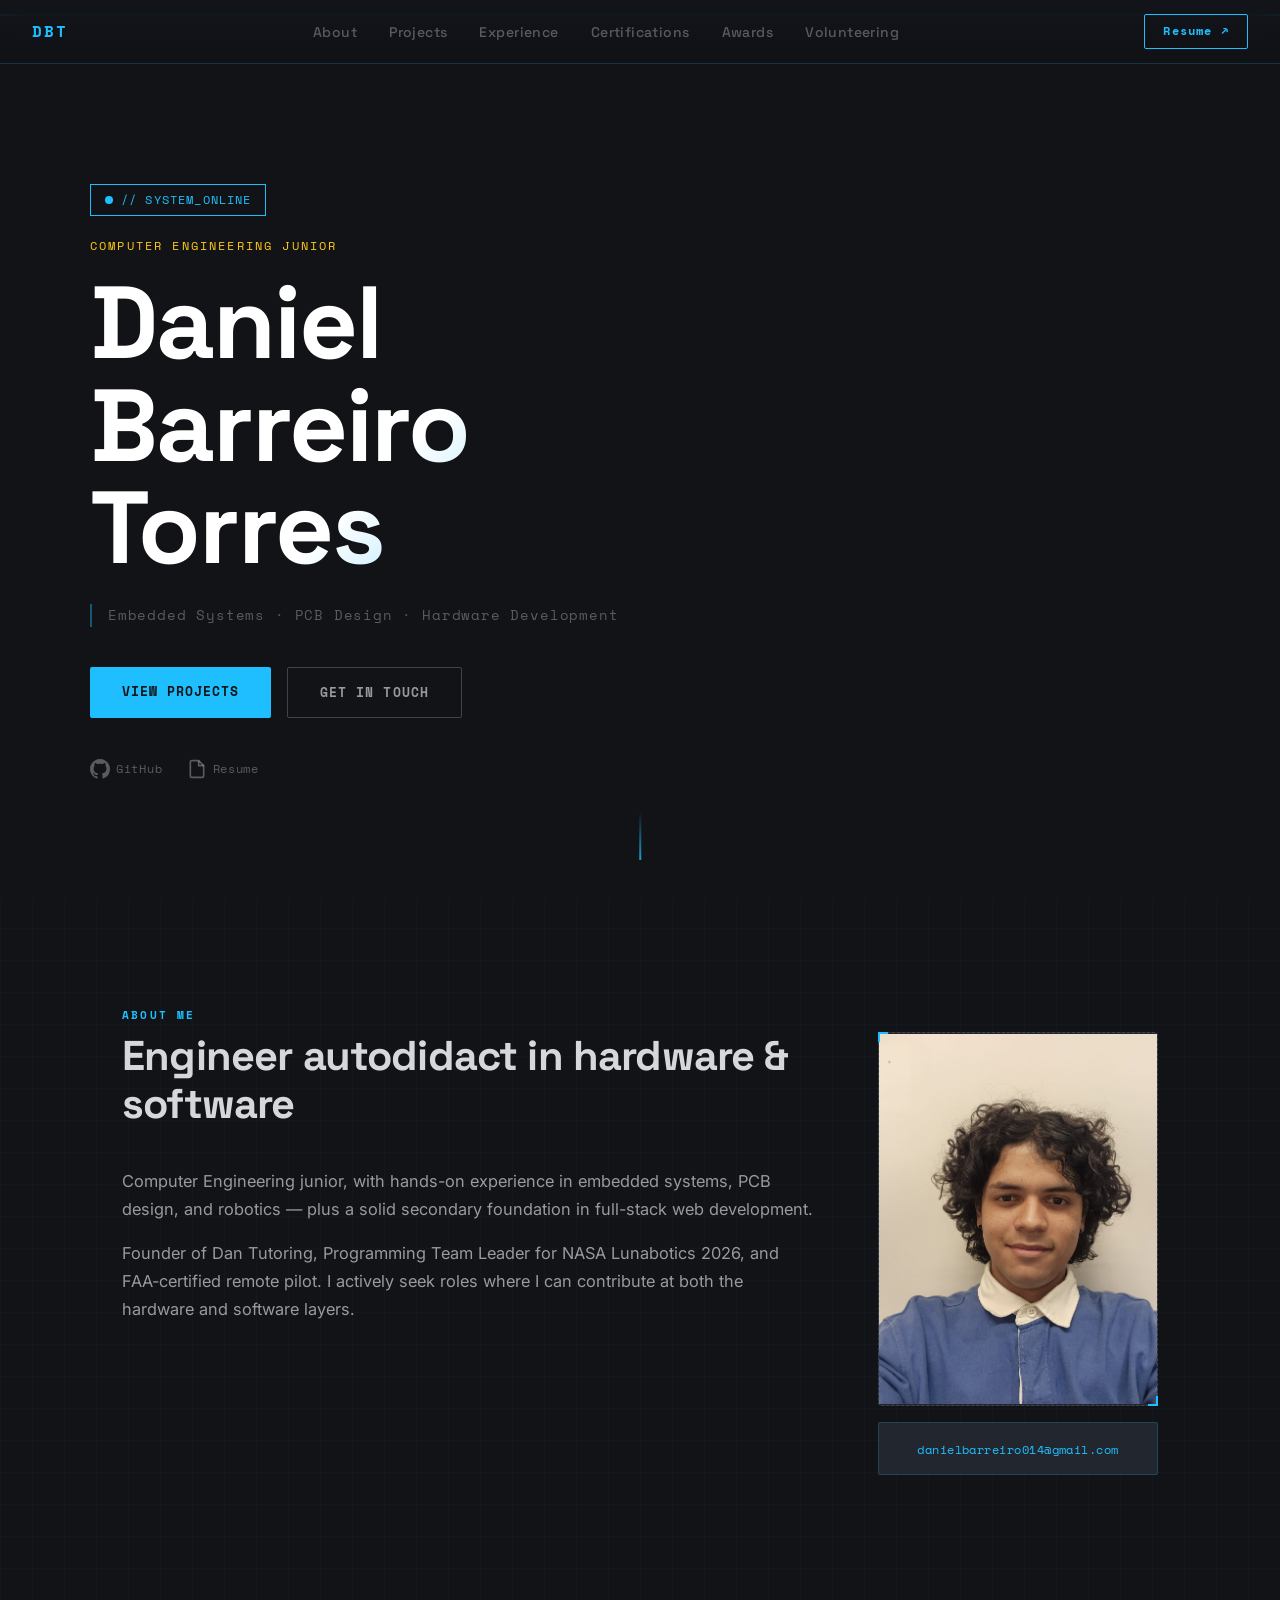
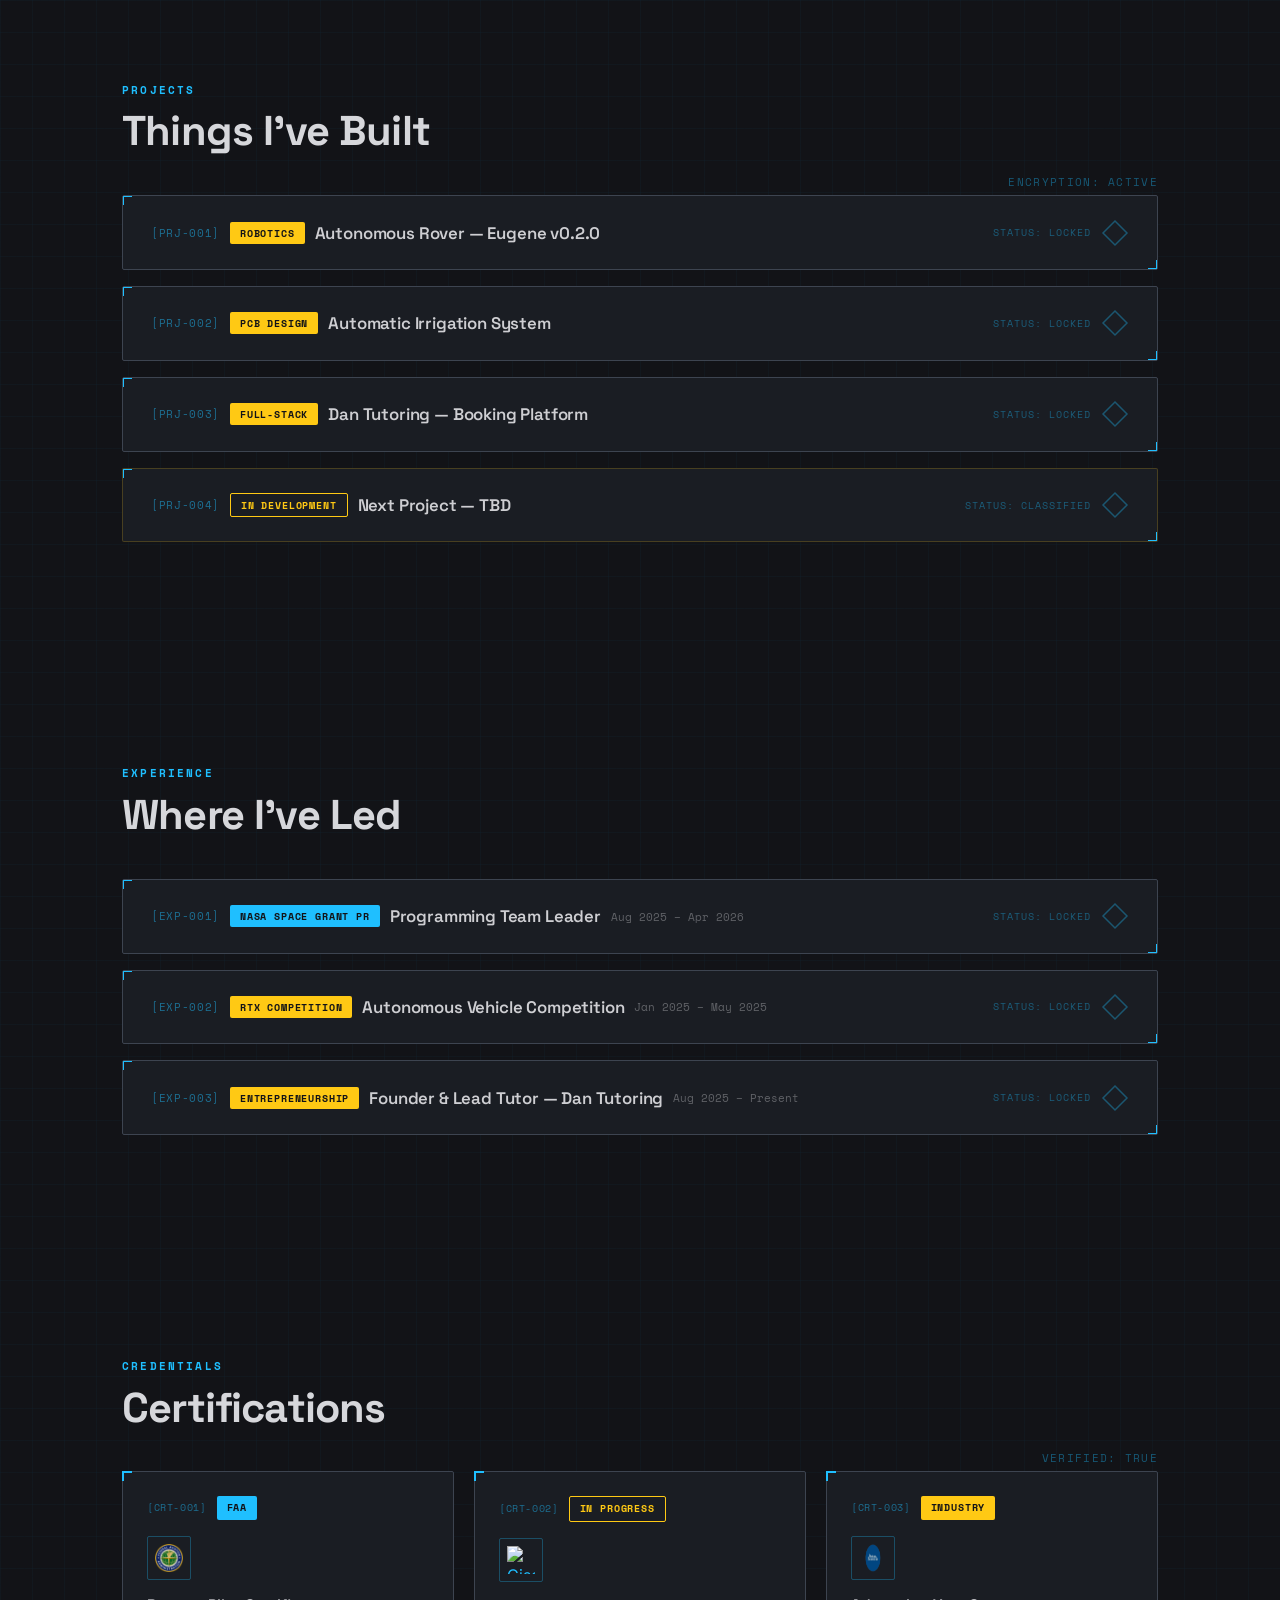
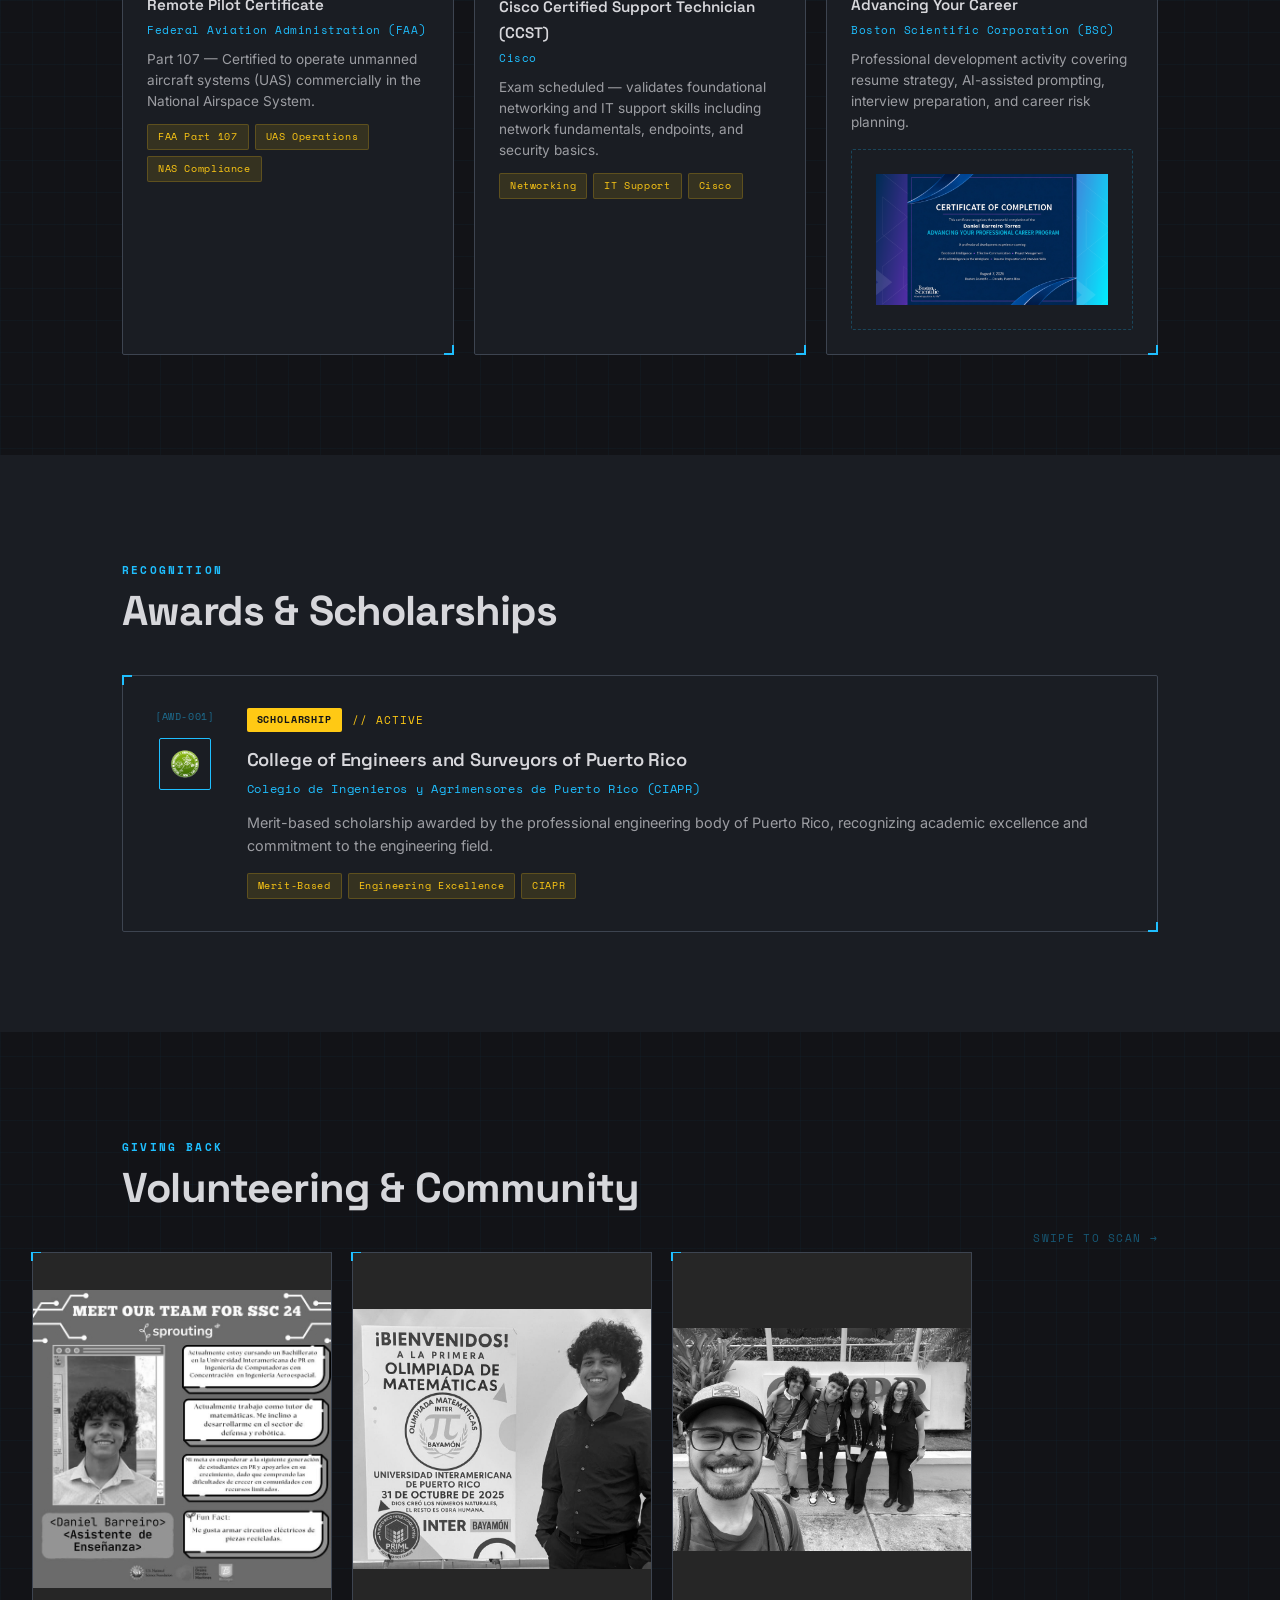
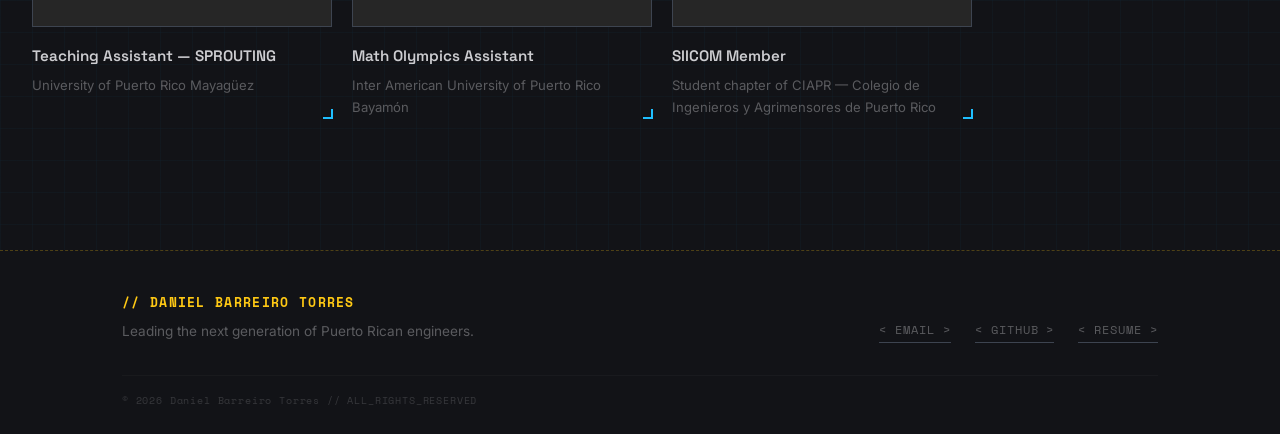
==== commit dcede060: "Added images for certifications" ====
--- a/index.html
+++ b/index.html
@@ -78,23 +78,9 @@
       <span class="section-label">About Me</span>
       <div class="about-grid reveal">
         <div class="about-text">
-          <h2 class="section-title">Engineer at the intersection of hardware &amp; software</h2>
-          <p>Computer Engineering junior at Inter American University of Puerto Rico Bayamón, with hands-on experience in embedded systems, PCB design, and robotics — plus a solid secondary foundation in full-stack web development.</p>
+          <h2 class="section-title">Engineer autodidact in hardware &amp; software</h2>
+          <p>Computer Engineering junior, with hands-on experience in embedded systems, PCB design, and robotics — plus a solid secondary foundation in full-stack web development.</p>
           <p>Founder of Dan Tutoring, Programming Team Leader for NASA Lunabotics 2026, and FAA-certified remote pilot. I actively seek roles where I can contribute at both the hardware and software layers.</p>
-          <div class="skill-tags">
-            <span>/ Embedded C/C++</span>
-            <span>/ Linux (Bash)</span>
-            <span>/ Git</span>
-            <span>/ Microcontrollers (ESP32 / Arduino)</span>
-            <span>/ PCB Design (KiCad &amp; EasyEDA)</span>
-            <span>/ ROS 2 Jazzy</span>
-            <span>/ OpenCV / Python</span>
-            <span>/ Raspberry Pi</span>
-            <span>/ LiDAR</span>
-            <span>/ SPI / I2C / UART</span>
-            <span>/ Simulink</span>
-            <span>/ HTML / CSS / JS</span>
-          </div>
         </div>
         <div class="about-photo-wrap">
           <div class="photo-placeholder tech-frame">
@@ -486,7 +472,7 @@
             <span class="acc-tag highlight">FAA</span>
           </div>
           <div class="cert-icon">
-            <svg width="24" height="24" viewBox="0 0 24 24" fill="none" stroke="currentColor" stroke-width="1.5"><path d="M12 2L2 7l10 5 10-5-10-5z"/><path d="M2 17l10 5 10-5"/><path d="M2 12l10 5 10-5"/></svg>
+            <img src="Pictures/FAA.png" alt="FAA Logo" style="width:28px;height:28px;">
           </div>
           <h3 class="cert-title">Remote Pilot Certificate</h3>
           <p class="cert-org">Federal Aviation Administration (FAA)</p>
@@ -503,7 +489,7 @@
             <span class="acc-tag wip">In Progress</span>
           </div>
           <div class="cert-icon">
-            <svg width="24" height="24" viewBox="0 0 24 24" fill="none" stroke="currentColor" stroke-width="1.5"><rect x="2" y="3" width="20" height="14" rx="2"/><path d="M8 21h8M12 17v4"/></svg>
+            <img src="Pictures/Cisco.png" alt="Cisco Logo" style="width:28px;height:28px;">
           </div>
           <h3 class="cert-title">Cisco Certified Support Technician (CCST)</h3>
           <p class="cert-org">Cisco</p>
@@ -520,7 +506,7 @@
             <span class="acc-tag">Industry</span>
           </div>
           <div class="cert-icon">
-            <svg width="24" height="24" viewBox="0 0 24 24" fill="none" stroke="currentColor" stroke-width="1.5"><circle cx="12" cy="8" r="6"/><path d="M8.21 13.89L7 23l5-3 5 3-1.21-9.12"/></svg>
+           <img src="Pictures/BSC_logo.png" alt="BSC Logo" style="width:28px;height:28px;">
           </div>
           <h3 class="cert-title">Advancing Your Career</h3>
           <p class="cert-org">Boston Scientific Corporation (BSC)</p>
@@ -530,9 +516,8 @@
             
           -->
           <div class="cert-img-placeholder">
-            <svg width="28" height="28" viewBox="0 0 24 24" fill="none" stroke="currentColor" stroke-width="1.5"><rect x="3" y="3" width="18" height="18" rx="2"/><path d="M3 9h18M9 21V9"/></svg>
-            <img src="Pictures/BSC.png" alt="BSC Certificate" style="width:100%;border-radius:2px;margin-top:0.75rem;">v
-          </div>
+           
+              <img src="Pictures/BSC.png" alt="BSC Certificate" style="width:100%;height:auto;">
         </div>
 
       </div>
@@ -553,7 +538,7 @@
         <div class="award-left">
           <span class="award-id">[AWD-001]</span>
           <div class="award-icon">
-            <svg width="28" height="28" viewBox="0 0 24 24" fill="none" stroke="currentColor" stroke-width="1.5"><circle cx="12" cy="8" r="6"/><path d="M8.21 13.89L7 23l5-3 5 3-1.21-9.12"/></svg>
+           <img src="Pictures/CIAPR_logo.png" alt="CIAPR Logo" style="width:28px;height:28px;">
           </div>
         </div>
         <div class="award-body">
@@ -615,17 +600,7 @@
           <p>Student chapter of CIAPR — Colegio de Ingenieros y Agrimensores de Puerto Rico</p>
         </div>
 
-        <div class="vol-card tech-frame">
-          <div class="vol-img-wrap">
-            <!--  PLACEHOLDER: src="Pictures/beach-cleanup.jpg" -->
-            <div class="vol-img-placeholder"><span>🌊</span></div>
-            <div class="vol-card-overlay"><span>[COMMUNITY_SERVICE]</span></div>
-          </div>
-          <h3>Community Service</h3>
-          <p>Beach cleanups &amp; educational talks with elderly communities</p>
-        </div>
-
-      </div>
+        
     </div>
   </section>
 
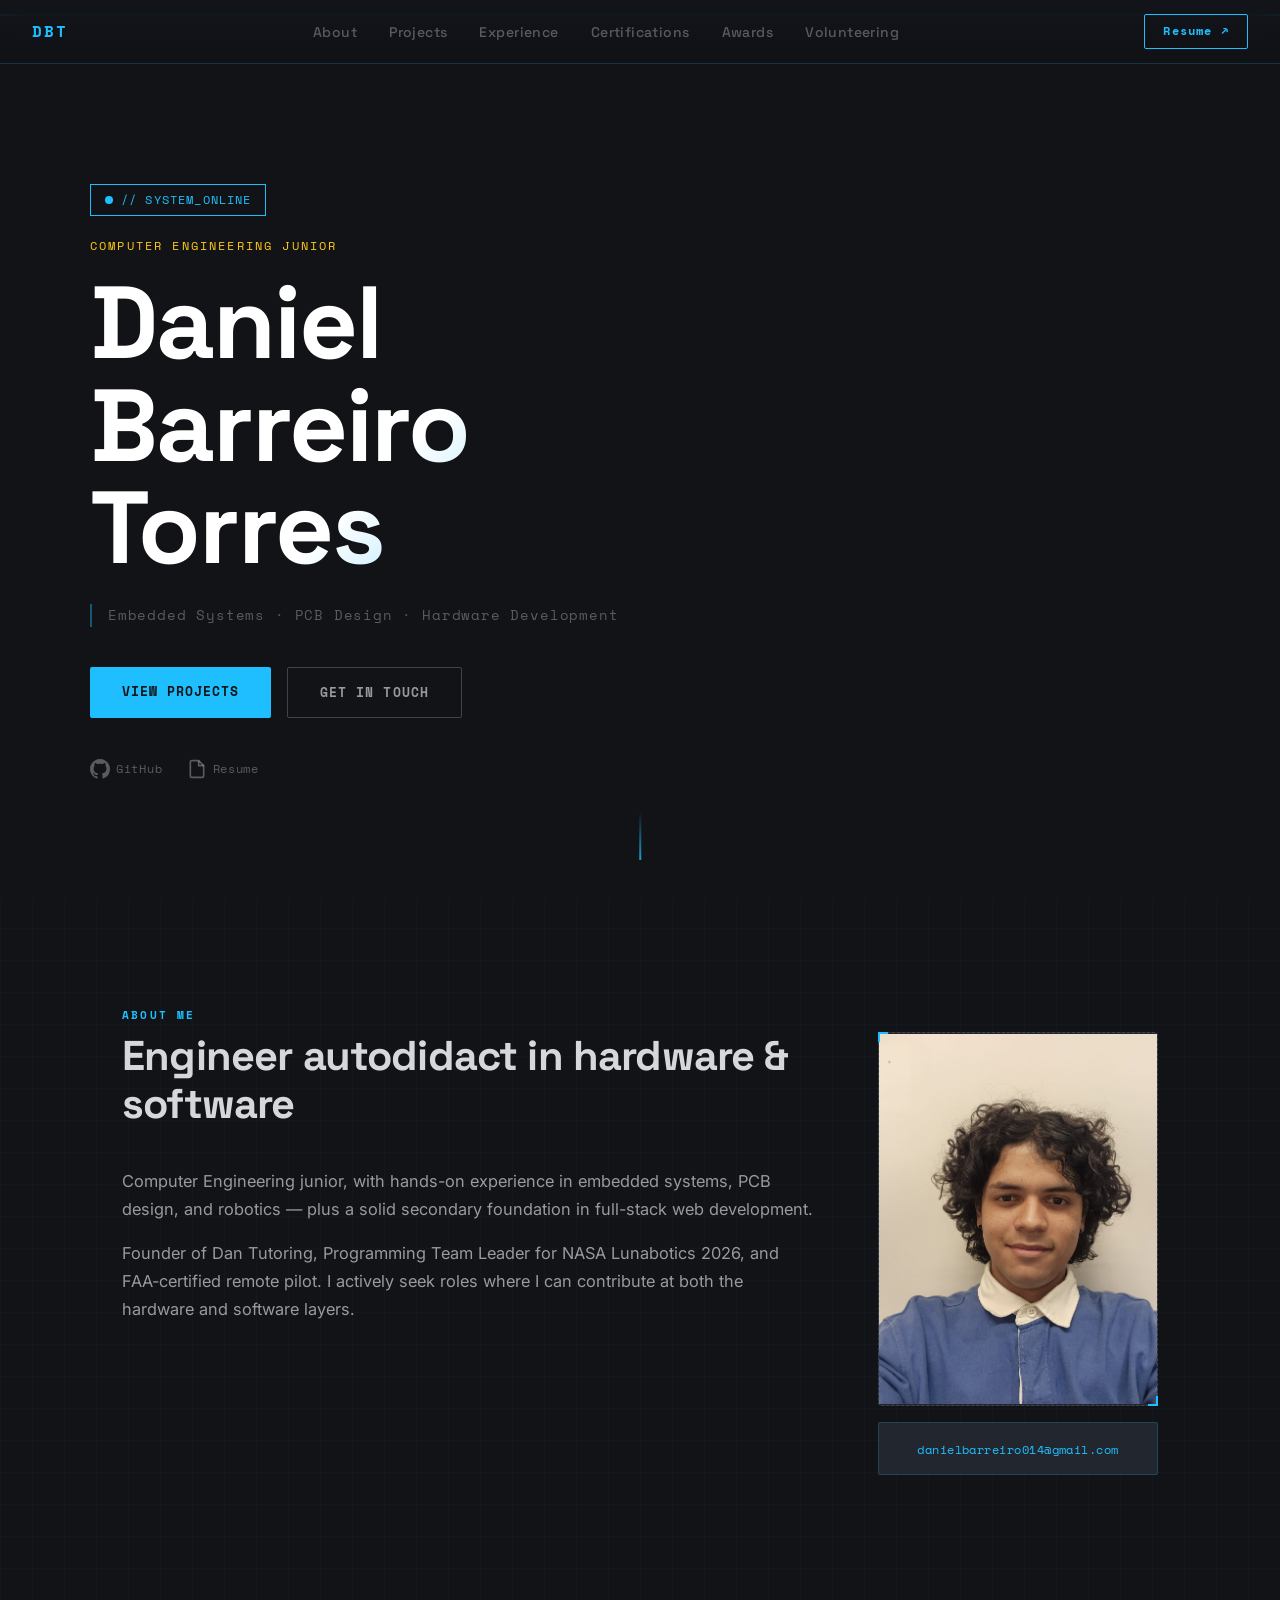
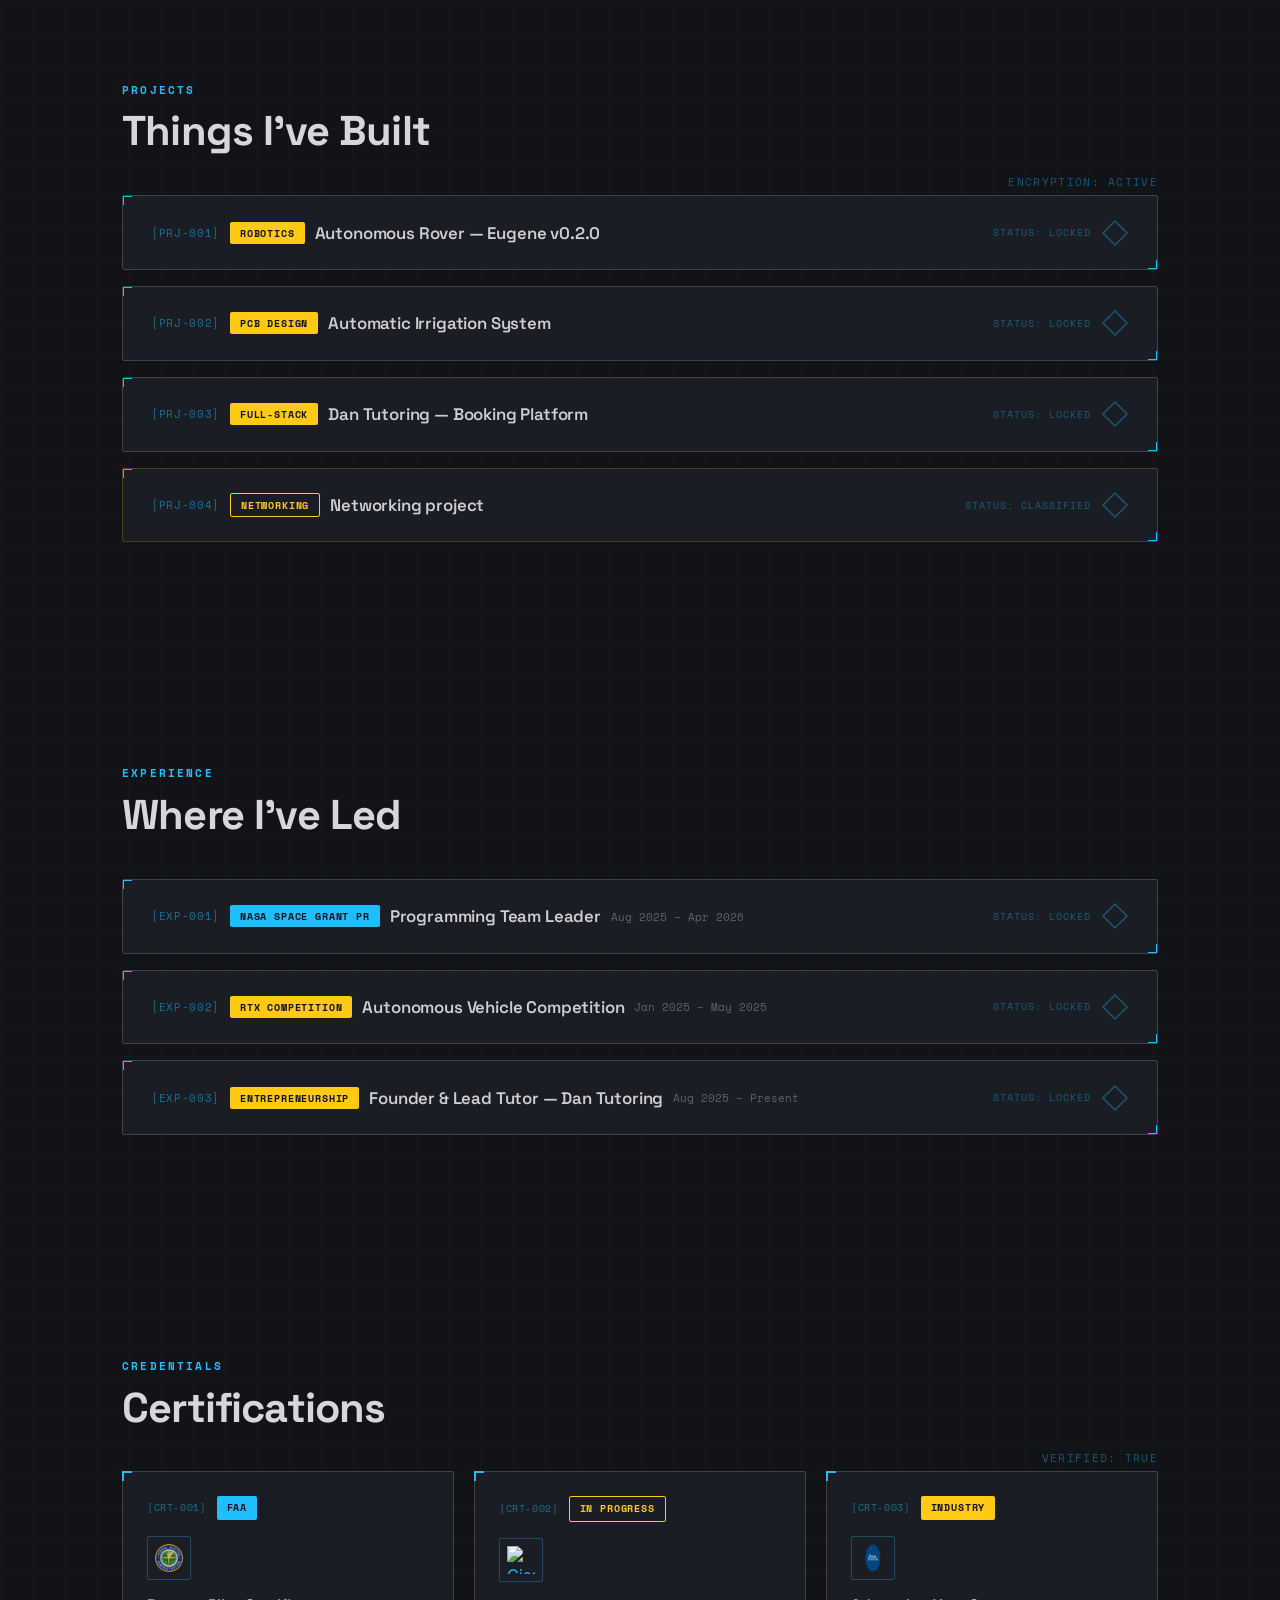
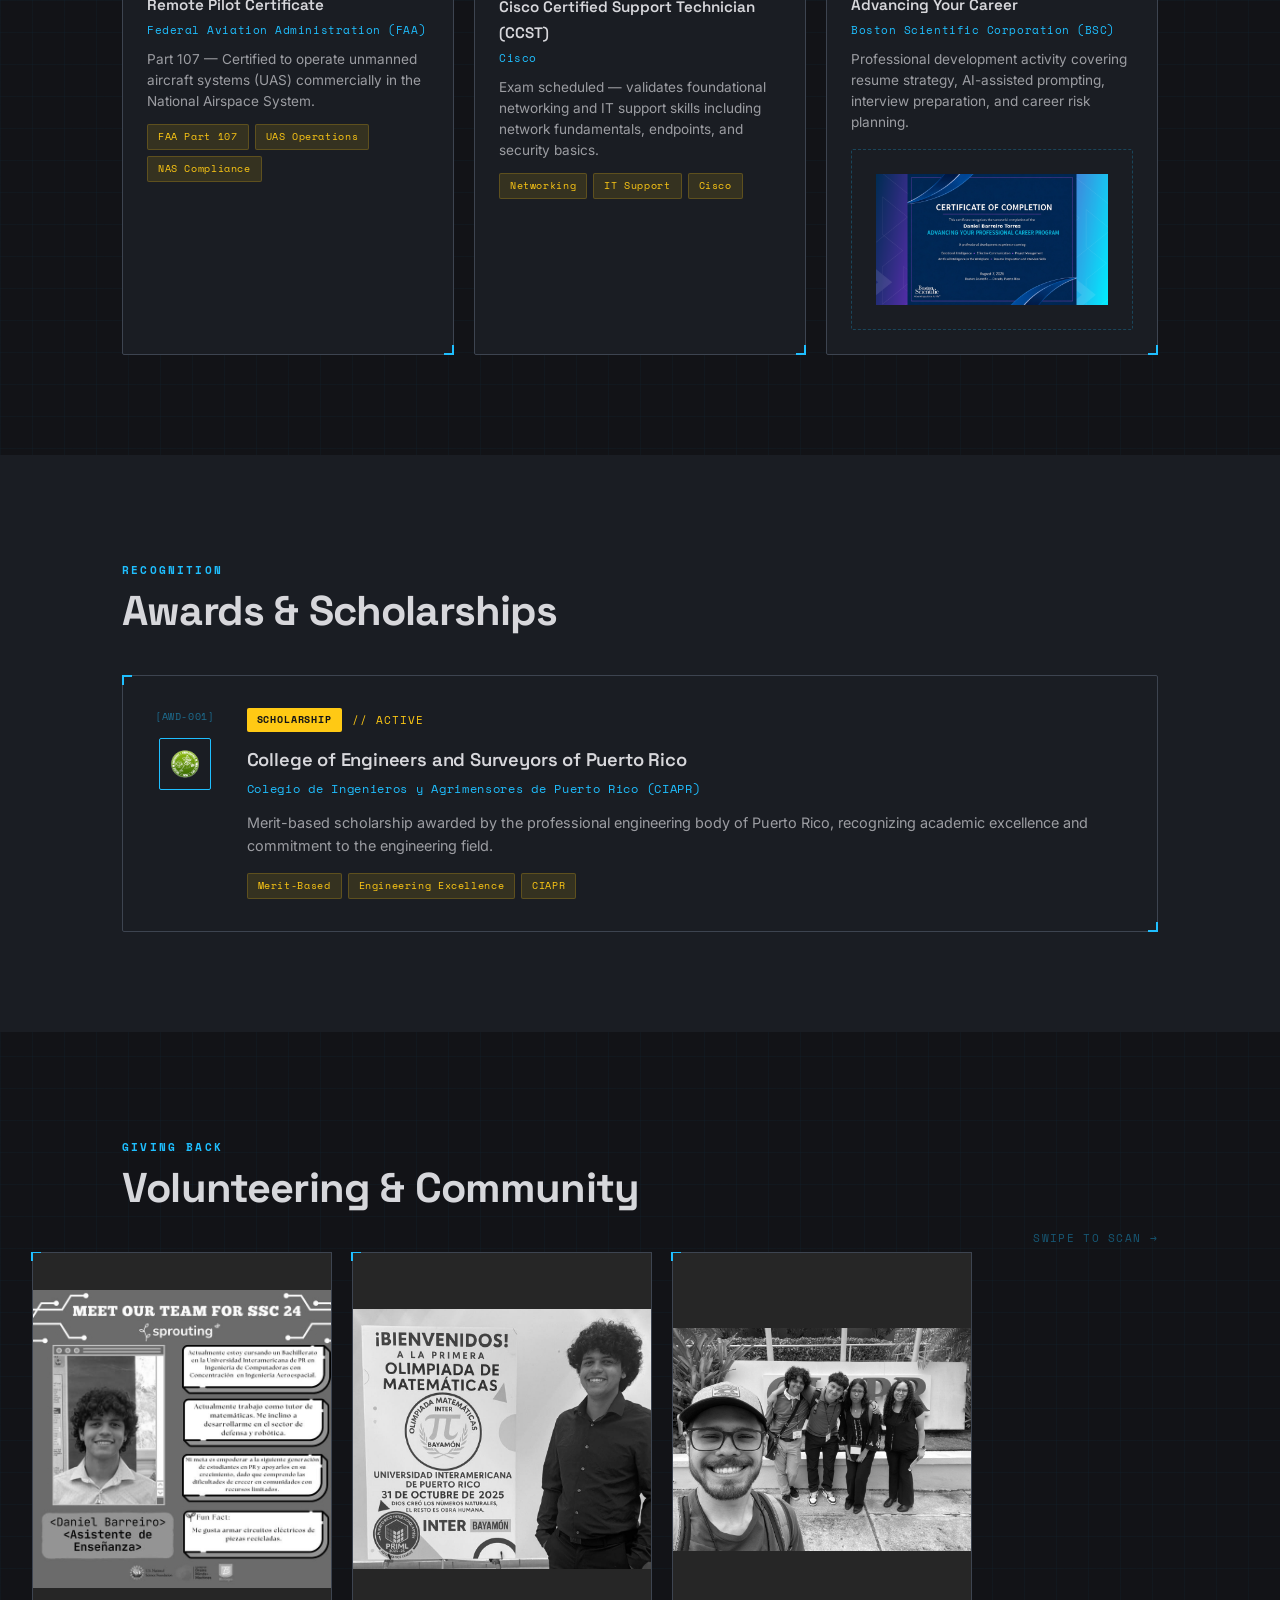
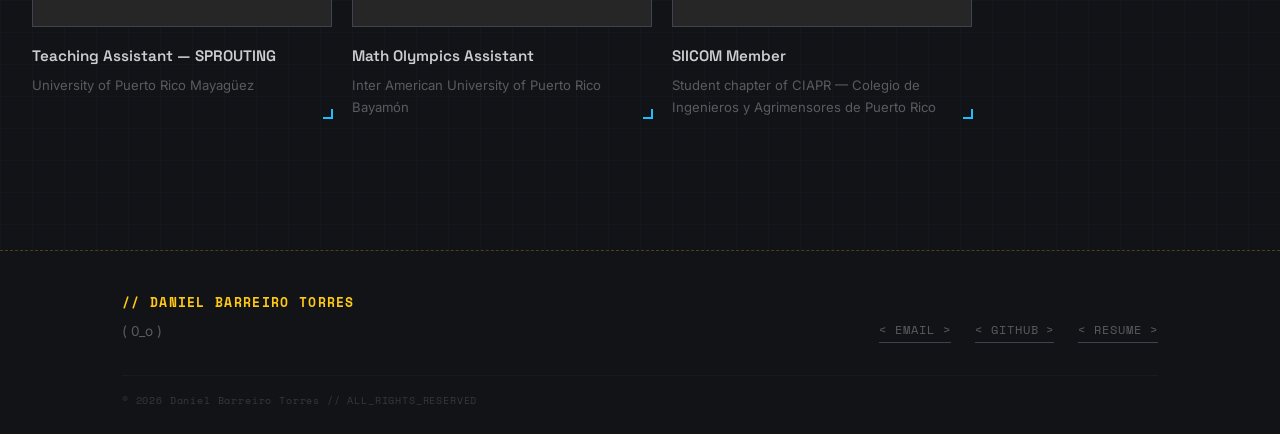
==== commit 4784b43a: "Added quirks to page and edited resume" ====
--- a/index.html
+++ b/index.html
@@ -258,8 +258,8 @@
         <button class="accordion-header" aria-expanded="false">
           <div class="acc-left">
             <span class="acc-id">[PRJ-004]</span>
-            <span class="acc-tag wip">In Development</span>
-            <h3>Next Project — TBD</h3>
+            <span class="acc-tag wip">Networking</span>
+            <h3>Networking project</h3>
           </div>
           <div class="acc-right">
             <span class="acc-status-text">STATUS: CLASSIFIED</span>
@@ -275,7 +275,7 @@
           <div class="acc-inner">
             <div class="acc-media">
               <div class="img-placeholder wip-placeholder">
-                <p class="img-label">// IN DEVELOPMENT</p>
+                <p class="img-label">// IN DEVELOPMENT  >_></p>
               </div>
             </div>
             <div class="acc-details">
@@ -427,7 +427,7 @@
           <div class="acc-inner">
             <div class="acc-media">
               <div class="img-placeholder">
-                <img src="" alt="Booking System UI">
+                <img src="Pictures/tutoring-UI.png" alt="Booking System UI">
                 <p class="img-label">Booking UI</p>
               </div>
               <div class="img-placeholder">
@@ -609,7 +609,7 @@
     <div class="container footer-inner">
       <div>
         <span class="footer-logo">// DANIEL BARREIRO TORRES</span>
-        <p class="footer-sub">Leading the next generation of Puerto Rican engineers.</p>
+        <p class="footer-sub">( 0_o )</p>
       </div>
       <div class="footer-links">
         <a href="mailto:danielbarreiro014@gmail.com">&lt; EMAIL &gt;</a>
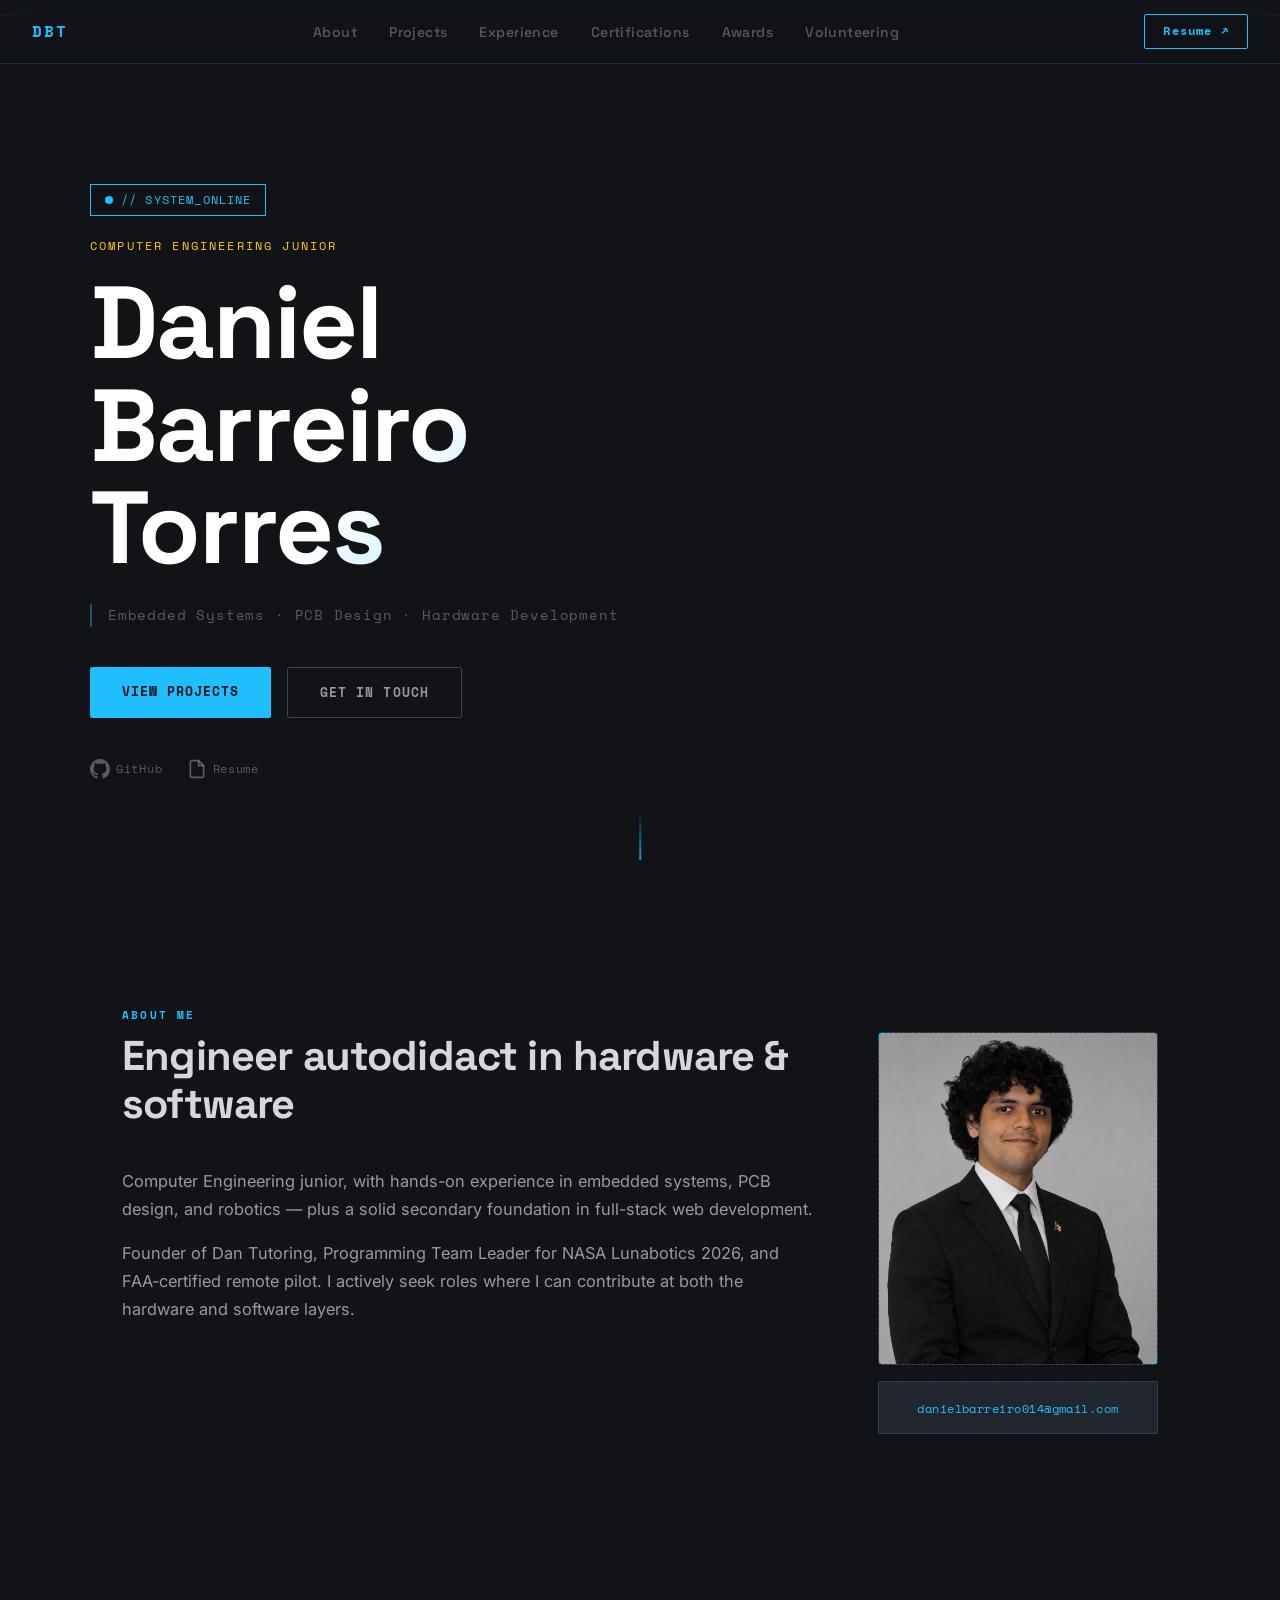
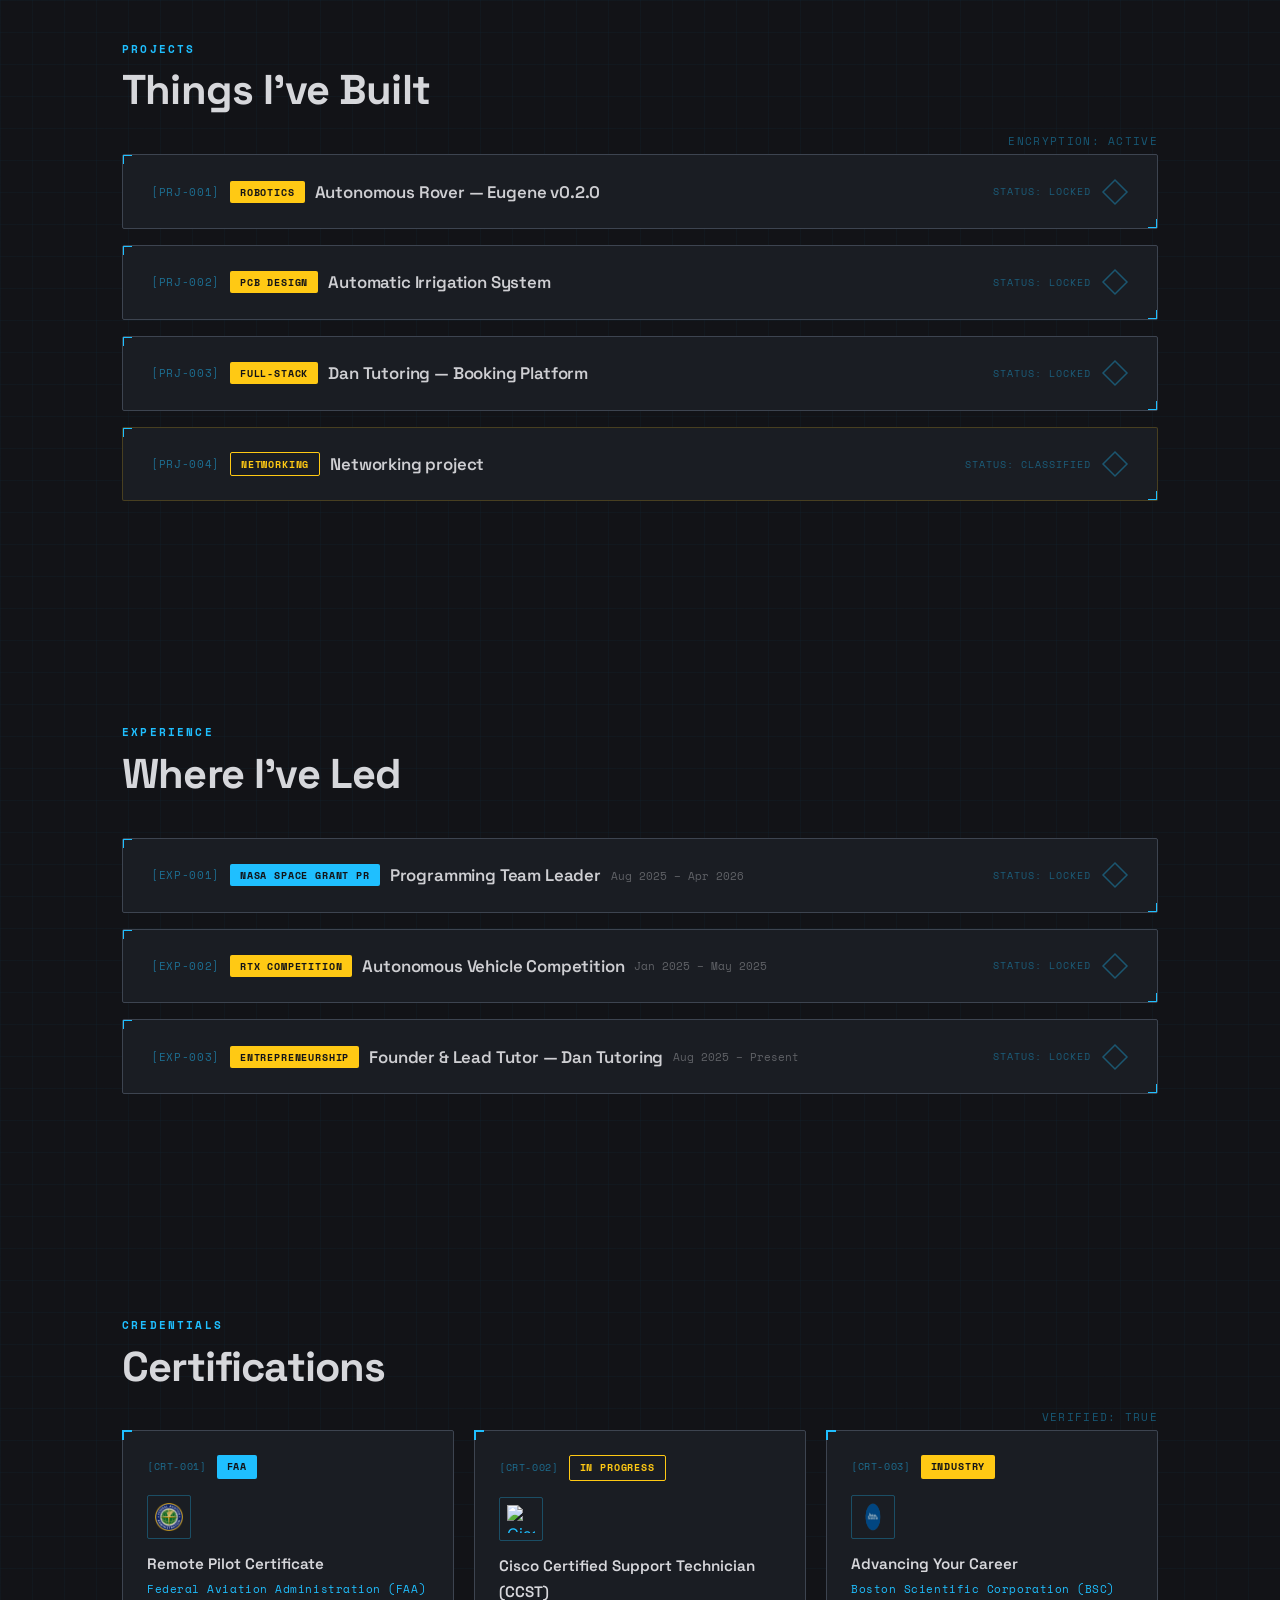
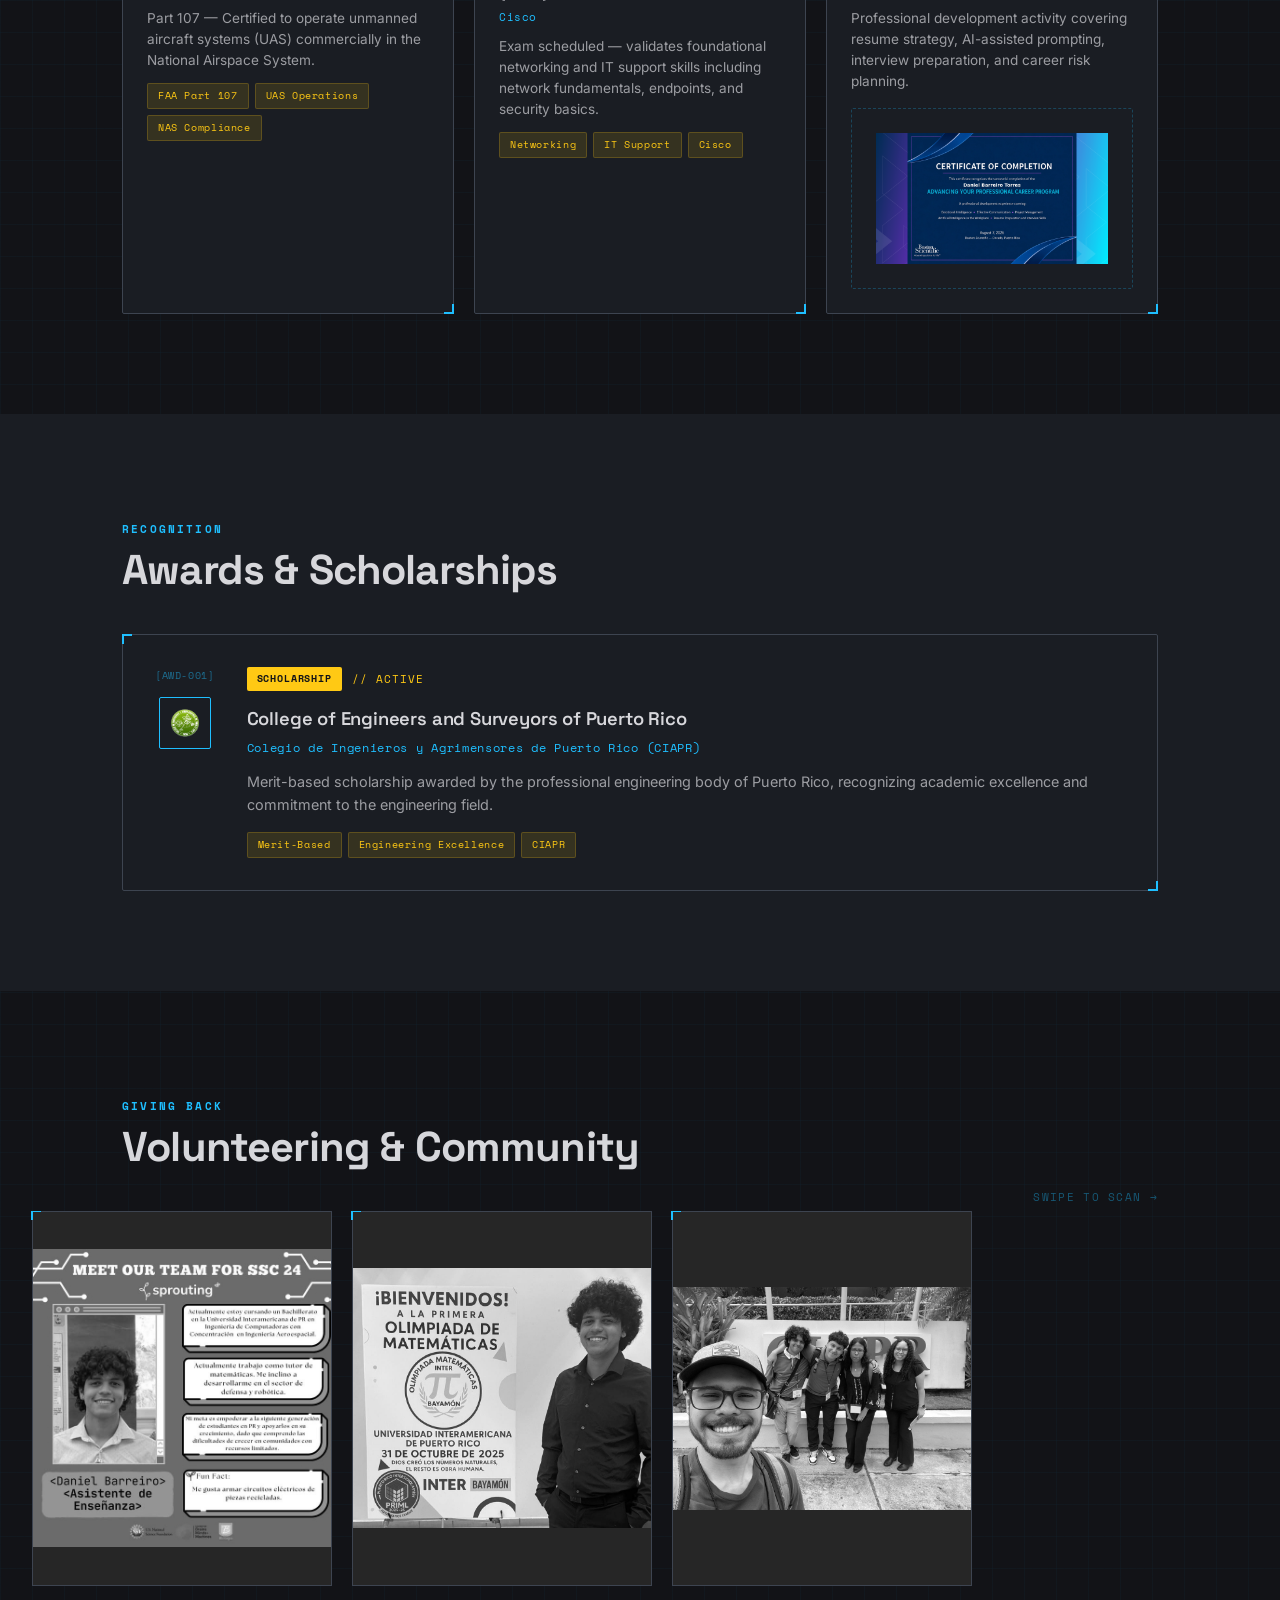
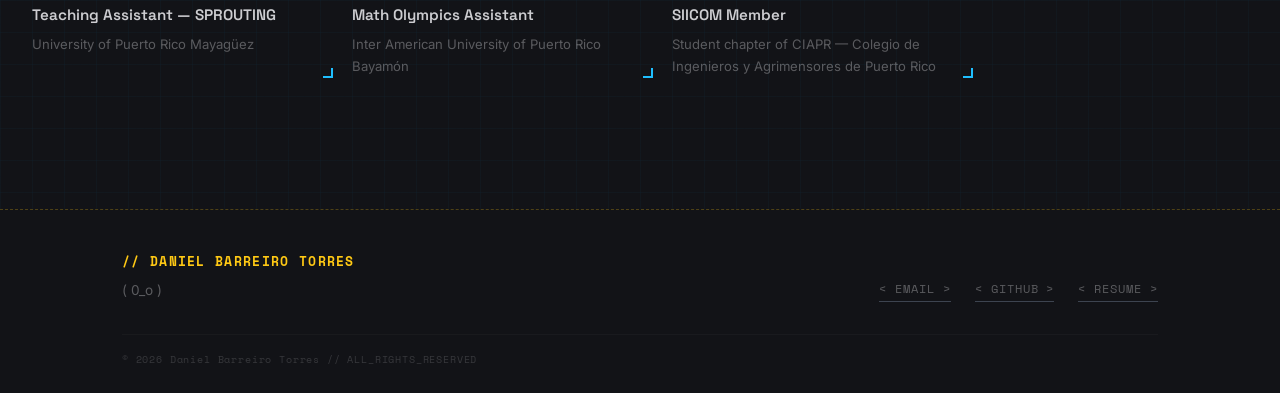
==== commit a6110213: "fix: update profile picture and replace image source" ====
--- a/index.html
+++ b/index.html
@@ -84,7 +84,7 @@
         </div>
         <div class="about-photo-wrap">
           <div class="photo-placeholder tech-frame">
-            <img src="Pictures/pfp.jpeg" alt="Daniel Barreiro Torres">
+            <img src="Pictures/me.png" alt="Daniel Barreiro Torres">
           </div>
           <div class="contact-pill">
             <a href="mailto:danielbarreiro014@gmail.com">danielbarreiro014@gmail.com</a>
--- a/style.css
+++ b/style.css
@@ -505,7 +505,8 @@
   background: var(--surface-3);
   border: 1.5px dashed var(--gray-mid);
   border-radius: var(--radius-md);
-  aspect-ratio: 3/4;
+  aspect-ratio: 1086 / 1289;   /* matches me.png exactly */
+  overflow: hidden;            /* clips the image to the rounded corners */
   display: flex;
   flex-direction: column;
   align-items: center;
@@ -514,6 +515,13 @@
   color: var(--gray-muted);
   font-size: 0.82rem;
   font-family: var(--font-mono);
+}
+
+.photo-placeholder img {
+  width: 100%;
+  height: 100%;
+  object-fit: cover;
+  object-position: center 30%;
 }
 
 .photo-placeholder svg { width: 56px; height: 56px; opacity: 0.35; }
@@ -1246,7 +1254,7 @@
 
   .footer-inner { flex-direction: column; }
   .about-photo-wrap { flex-direction: column; }
-  .photo-placeholder { width: 100%; aspect-ratio: 3/4; }
+  .photo-placeholder { width: 100%; aspect-ratio: 1086 / 1289; }
 
   .section-heading-row { flex-direction: column; align-items: flex-start; gap: 0; }
   .section-enc-tag { display: none; }
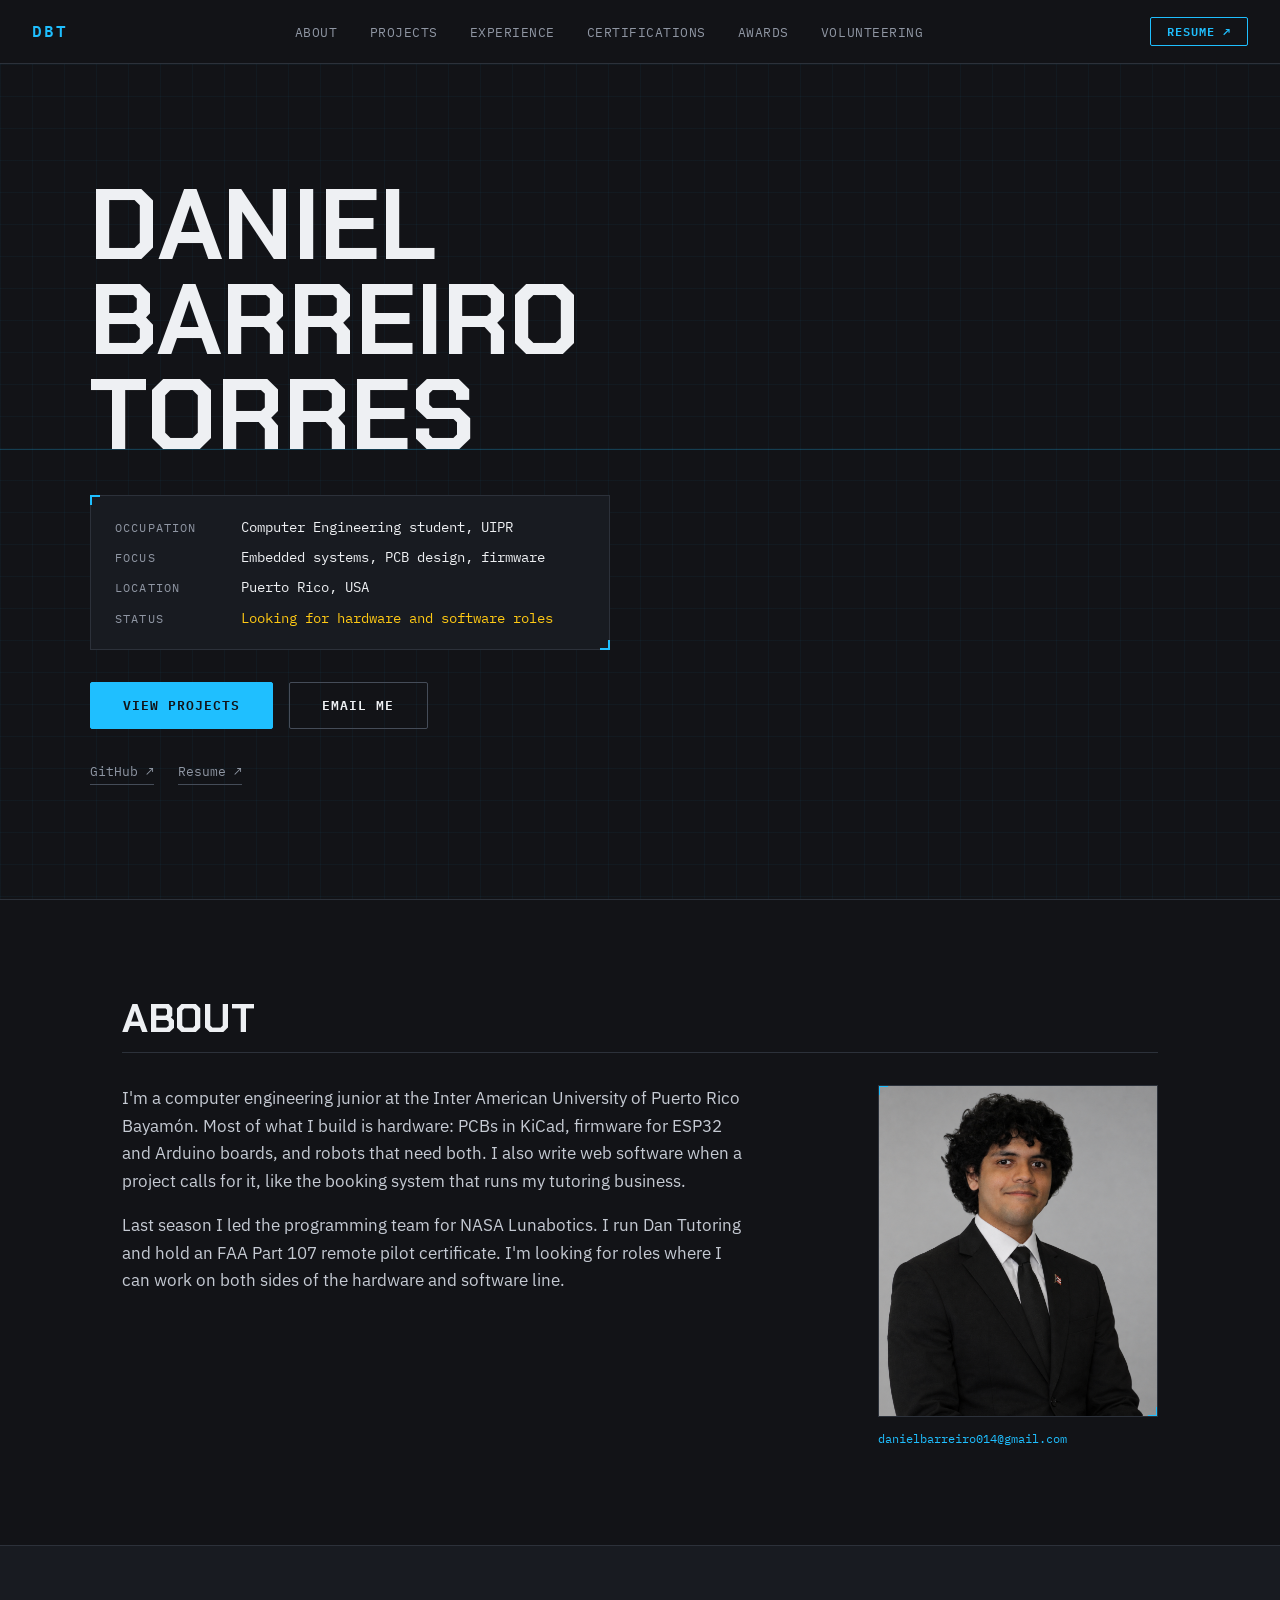
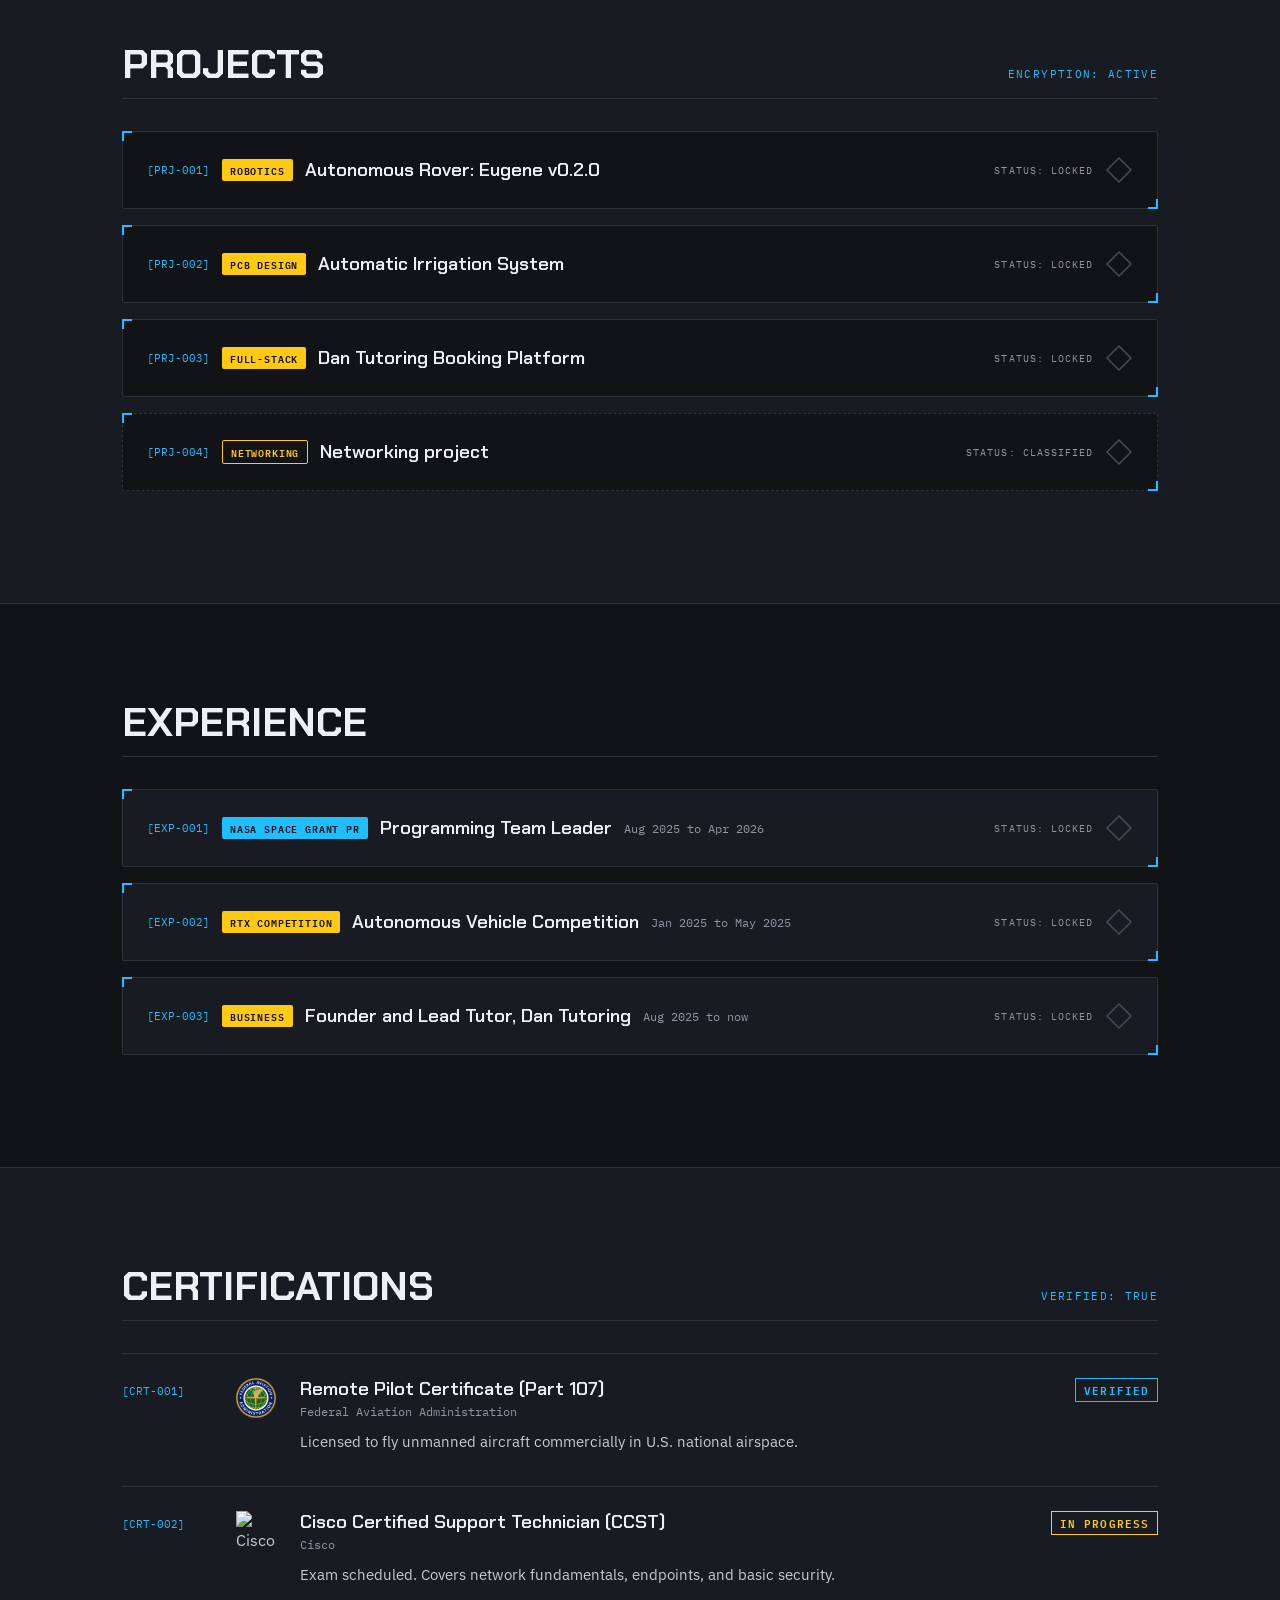
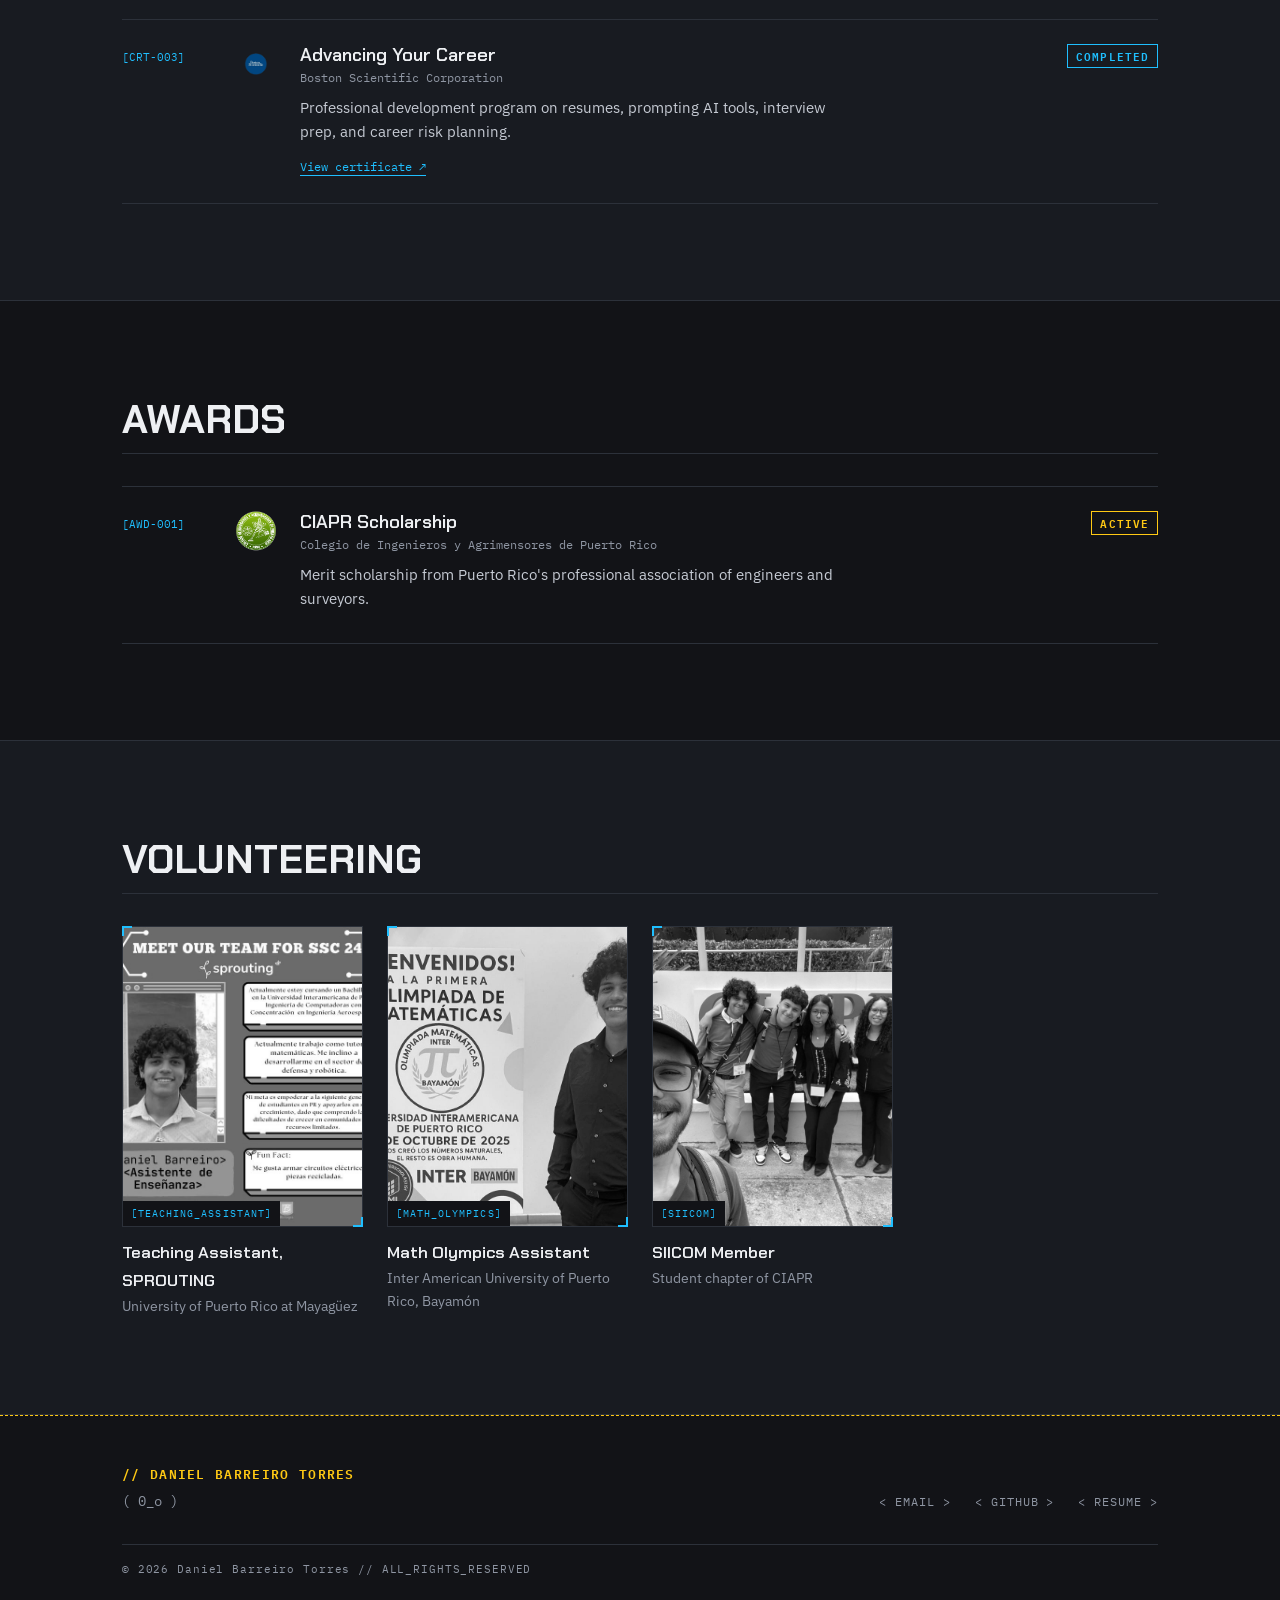
==== commit 040fa241: "Refactor code structure for improved readability and maintainability" ====
--- a/index.html
+++ b/index.html
@@ -6,16 +6,14 @@
   <title>Daniel Barreiro Torres | Engineering Portfolio</title>
   <link rel="preconnect" href="https://fonts.googleapis.com">
   <link rel="preconnect" href="https://fonts.gstatic.com" crossorigin>
-  <link href="https://fonts.googleapis.com/css2?family=Space+Grotesk:wght@400;500;600;700&family=Space+Mono:wght@400;700&family=Inter:wght@300;400;500&display=swap" rel="stylesheet">
+  <link href="https://fonts.googleapis.com/css2?family=Chakra+Petch:wght@500;600;700&family=IBM+Plex+Mono:wght@400;500;600&family=IBM+Plex+Sans:wght@400;500;600&display=swap" rel="stylesheet">
   <link rel="stylesheet" href="style.css">
 </head>
 <body>
 
-  <div class="noise-overlay" aria-hidden="true"></div>
-
   <!-- NAV -->
   <nav class="nav" id="nav">
-    <span class="nav-logo">DBT</span>
+    <a href="#home" class="nav-logo">DBT</a>
     <ul class="nav-links">
       <li><a href="#about">About</a></li>
       <li><a href="#projects">Projects</a></li>
@@ -25,7 +23,7 @@
       <li><a href="#volunteering">Volunteering</a></li>
     </ul>
     <a href="./docs/resume.html" class="btn-nav" target="_blank">Resume ↗</a>
-    <button class="hamburger" id="hamburger" aria-label="Open menu">
+    <button class="hamburger" id="hamburger" aria-label="Open menu" aria-expanded="false">
       <span></span><span></span><span></span>
     </button>
   </nav>
@@ -46,72 +44,76 @@
   <!-- HERO -->
   <header class="hero" id="home">
     <div class="scanning-line" aria-hidden="true"></div>
-    <div class="hero-content reveal">
-      <div class="hero-status">
-        <span class="status-dot"></span>
-        <span class="status-label">// SYSTEM_ONLINE</span>
-      </div>
-      <p class="hero-eyebrow">Computer Engineering Junior</p>
+    <div class="hero-content">
       <h1 class="hero-name">Daniel<br>Barreiro<br>Torres</h1>
-      <p class="hero-tagline">Embedded Systems · PCB Design · Hardware Development</p>
+
+      <dl class="profiler tech-frame">
+        <div class="profiler-row">
+          <dt>Occupation</dt>
+          <dd>Computer Engineering student, UIPR</dd>
+        </div>
+        <div class="profiler-row">
+          <dt>Focus</dt>
+          <dd>Embedded systems, PCB design, firmware</dd>
+        </div>
+        <div class="profiler-row">
+          <dt>Location</dt>
+          <dd>Puerto Rico, USA</dd>
+        </div>
+        <div class="profiler-row">
+          <dt>Status</dt>
+          <dd class="profiler-hl">Looking for hardware and software roles</dd>
+        </div>
+      </dl>
+
       <div class="hero-cta">
-        <a href="#projects" class="btn-primary">View Projects</a>
-        <a href="mailto:danielbarreiro014@gmail.com" class="btn-secondary">Get in Touch</a>
-      </div>
+        <a href="#projects" class="btn-primary">View projects</a>
+        <a href="mailto:danielbarreiro014@gmail.com" class="btn-secondary">Email me</a>
+      </div>
+
       <div class="hero-links">
-        <a href="https://github.com/TI-capacitor" target="_blank" rel="noopener">
-          <svg width="20" height="20" viewBox="0 0 24 24" fill="currentColor"><path d="M12 0C5.37 0 0 5.37 0 12c0 5.31 3.435 9.795 8.205 11.385.6.105.825-.255.825-.57 0-.285-.015-1.23-.015-2.235-3.015.555-3.795-.735-4.035-1.41-.135-.345-.72-1.41-1.23-1.695-.42-.225-1.02-.78-.015-.795.945-.015 1.62.87 1.845 1.23 1.08 1.815 2.805 1.305 3.495.99.105-.78.42-1.305.765-1.605-2.67-.3-5.46-1.335-5.46-5.925 0-1.305.465-2.385 1.23-3.225-.12-.3-.54-1.53.12-3.18 0 0 1.005-.315 3.3 1.23.96-.27 1.98-.405 3-.405s2.04.135 3 .405c2.295-1.56 3.3-1.23 3.3-1.23.66 1.65.24 2.88.12 3.18.765.84 1.23 1.905 1.23 3.225 0 4.605-2.805 5.625-5.475 5.925.435.375.81 1.095.81 2.22 0 1.605-.015 2.895-.015 3.3 0 .315.225.69.825.57A12.02 12.02 0 0 0 24 12c0-6.63-5.37-12-12-12z"/></svg>
-          GitHub
-        </a>
-        <a href="./docs/resume.html" target="_blank">
-          <svg width="20" height="20" viewBox="0 0 24 24" fill="none" stroke="currentColor" stroke-width="2"><path d="M14 2H6a2 2 0 0 0-2 2v16a2 2 0 0 0 2 2h12a2 2 0 0 0 2-2V8z"/><polyline points="14 2 14 8 20 8"/></svg>
-          Resume
-        </a>
-      </div>
-    </div>
-    <a href="#about" class="scroll-hint" aria-label="Scroll down"><span></span></a>
+        <a href="https://github.com/TI-capacitor" target="_blank" rel="noopener">GitHub ↗</a>
+        <a href="./docs/resume.html" target="_blank">Resume ↗</a>
+      </div>
+    </div>
   </header>
 
   <!-- ABOUT -->
   <section class="section" id="about">
     <div class="container">
-      <span class="section-label">About Me</span>
-      <div class="about-grid reveal">
+      <div class="section-head">
+        <h2 class="section-title">About</h2>
+      </div>
+      <div class="about-grid">
         <div class="about-text">
-          <h2 class="section-title">Engineer autodidact in hardware &amp; software</h2>
-          <p>Computer Engineering junior, with hands-on experience in embedded systems, PCB design, and robotics — plus a solid secondary foundation in full-stack web development.</p>
-          <p>Founder of Dan Tutoring, Programming Team Leader for NASA Lunabotics 2026, and FAA-certified remote pilot. I actively seek roles where I can contribute at both the hardware and software layers.</p>
+          <p>I'm a computer engineering junior at the Inter American University of Puerto Rico Bayamón. Most of what I build is hardware: PCBs in KiCad, firmware for ESP32 and Arduino boards, and robots that need both. I also write web software when a project calls for it, like the booking system that runs my tutoring business.</p>
+          <p>Last season I led the programming team for NASA Lunabotics. I run Dan Tutoring and hold an FAA Part 107 remote pilot certificate. I'm looking for roles where I can work on both sides of the hardware and software line.</p>
         </div>
         <div class="about-photo-wrap">
-          <div class="photo-placeholder tech-frame">
+          <div class="photo-frame tech-frame">
             <img src="Pictures/me.png" alt="Daniel Barreiro Torres">
           </div>
-          <div class="contact-pill">
-            <a href="mailto:danielbarreiro014@gmail.com">danielbarreiro014@gmail.com</a>
-          </div>
+          <a class="contact-line" href="mailto:danielbarreiro014@gmail.com">danielbarreiro014@gmail.com</a>
         </div>
       </div>
     </div>
   </section>
 
   <!-- PROJECTS -->
-  <section class="section section-dark" id="projects">
-    <div class="container">
-      <div class="section-heading-row">
-        <div>
-          <span class="section-label light">Projects</span>
-          <h2 class="section-title light reveal">Things I've Built</h2>
-        </div>
-        <span class="section-enc-tag">ENCRYPTION: ACTIVE</span>
-      </div>
-
-      <!-- PROJECT 1: Autonomous Rover -->
-      <div class="accordion reveal tech-frame" data-open="false">
+  <section class="section section-alt" id="projects">
+    <div class="container">
+      <div class="section-head">
+        <h2 class="section-title">Projects</h2>
+        <span class="section-tag">ENCRYPTION: ACTIVE</span>
+      </div>
+
+      <!-- PRJ-001 -->
+      <div class="accordion tech-frame">
         <button class="accordion-header" aria-expanded="false">
           <div class="acc-left">
             <span class="acc-id">[PRJ-001]</span>
             <span class="acc-tag">Robotics</span>
-            <h3>Autonomous Rover — Eugene v0.2.0</h3>
+            <h3>Autonomous Rover: Eugene v0.2.0</h3>
           </div>
           <div class="acc-right">
             <span class="acc-status-text">STATUS: LOCKED</span>
@@ -126,36 +128,25 @@
         <div class="accordion-body">
           <div class="acc-inner">
             <div class="acc-media">
-              <div class="img-placeholder">
-                <img src="Pictures/Eugene.jpeg" alt="Rover Photo">
-                <p class="img-label">Rover Photo</p>
-              </div>
-              <div class="img-placeholder">
-                <img src="Pictures/eugene-schem.png" alt="Schematic">
-                <p class="img-label">Schematic</p>
-              </div>
-              <div class="img-placeholder">
-                <img src="Pictures/eugene-class.png" alt="Code Snippet">
-                <p class="img-label">Code Snippet</p>
-              </div>
+              <figure class="media-slot"><img src="Pictures/Eugene.jpeg" alt="Eugene rover"><figcaption>Rover</figcaption></figure>
+              <figure class="media-slot"><img src="Pictures/eugene-schem.png" alt="Rover schematic"><figcaption>Schematic</figcaption></figure>
+              <figure class="media-slot"><img src="Pictures/eugene-class.png" alt="Firmware class code"><figcaption>Firmware</figcaption></figure>
             </div>
             <div class="acc-details">
               <ul>
-                <li>Designed OOP firmware architecture with separate <code>Command</code> and <code>Movement</code> classes — serial command parsing with typecast-to-lowercase normalization, and H-bridge motor control via PWM (L298N driver)</li>
-                <li>Implemented movement methods: <code>forward()</code>, <code>backward()</code>, <code>pivotRight()</code>, <code>pivotLeft()</code>, <code>stopMotors()</code> — all with dual-channel PWM via <code>analogWrite()</code></li>
-                <li>Built modular header file architecture (<code>Eugene.h</code> / <code>Eugene.cpp</code>) to enable clean subsystem separation and code reuse</li>
-                <li>Served as hardware and firmware prototype for the NASA Space Grant PR Lunabotics project</li>
+                <li>Split the firmware into two classes: <code>Command</code> parses serial input (normalized to lowercase) and <code>Movement</code> drives an L298N H-bridge with PWM.</li>
+                <li><code>forward()</code>, <code>backward()</code>, <code>pivotRight()</code>, <code>pivotLeft()</code> and <code>stopMotors()</code> each set both PWM channels through <code>analogWrite()</code>.</li>
+                <li>Kept the code in <code>Eugene.h</code> / <code>Eugene.cpp</code> so subsystems can be swapped or reused.</li>
+                <li>Served as the hardware and firmware prototype for the NASA Space Grant PR Lunabotics team.</li>
               </ul>
-              <div class="acc-badges">
-                <span>Embedded C++</span><span>OOP Firmware</span><span>H-Bridge / PWM</span><span>Serial Parsing</span><span>PCB</span>
-              </div>
-            </div>
-          </div>
-        </div>
-      </div>
-
-      <!-- PROJECT 2: Irrigation System -->
-      <div class="accordion reveal tech-frame" data-open="false">
+              <p class="stack"><span class="stack-label">STACK</span>Embedded C++ / OOP firmware / H-bridge + PWM / Serial parsing / PCB</p>
+            </div>
+          </div>
+        </div>
+      </div>
+
+      <!-- PRJ-002 -->
+      <div class="accordion tech-frame">
         <button class="accordion-header" aria-expanded="false">
           <div class="acc-left">
             <span class="acc-id">[PRJ-002]</span>
@@ -175,46 +166,32 @@
         <div class="accordion-body">
           <div class="acc-inner">
             <div class="acc-media">
-              <div class="img-placeholder">
-                <img src="Pictures/irrig-pcb.png" alt="PCB Layout">
-                <p class="img-label">PCB Layout</p>
-              </div>
-              <div class="img-placeholder">
-                <img src="Pictures/irrig-schem.png" alt="Schematic">
-                <p class="img-label">Schematic</p>
-              </div>
-              <div class="img-placeholder">
-                <img src="Pictures/irrig-assembly.png" alt="Assembly Photo">
-                <p class="img-label">Assembly Photo</p>
-              </div>
-              <div class="img-placeholder">
-                <img src="Pictures/irrig-ui.png" alt="Android App UI">
-                <p class="img-label">Android App UI</p>
-              </div>
+              <figure class="media-slot"><img src="Pictures/irrig-pcb.png" alt="PCB layout"><figcaption>PCB layout</figcaption></figure>
+              <figure class="media-slot"><img src="Pictures/irrig-schem.png" alt="Schematic"><figcaption>Schematic</figcaption></figure>
+              <figure class="media-slot"><img src="Pictures/irrig-assembly.png" alt="Assembled board"><figcaption>Assembly</figcaption></figure>
+              <figure class="media-slot"><img src="Pictures/irrig-ui.png" alt="Android app UI"><figcaption>Android app</figcaption></figure>
             </div>
             <div class="acc-details">
               <ul>
-                <li>Closed-loop moisture sensor feedback drives solenoid valve control for home crop irrigation</li>
-                <li>Custom PCB designed in KiCad with deliberate attention to signal noise and parasitic inductance</li>
-                <li>Bluetooth control via custom Android application; on-board battery charging circuit for remote deployment</li>
-                <li>Solar panel integration currently in development</li>
+                <li>A moisture sensor closes the loop: when the soil reads dry, the board opens a solenoid valve.</li>
+                <li>Custom PCB in KiCad, routed to keep noise and parasitic inductance down.</li>
+                <li>Controlled over Bluetooth from a custom Android app. On-board battery charging lets it run away from an outlet.</li>
+                <li>Next step: solar charging.</li>
               </ul>
-              <div class="acc-badges">
-                <span>KiCad</span><span>Gerber / BOM</span><span>ESP32</span><span>Bluetooth</span><span>Android</span><span>Power Design</span>
-              </div>
-              <a href="https://github.com/TI-capacitor/Embedded_Irrigation_system/tree/main/hardware/PCB" class="acc-link" target="_blank" rel="noopener">View PCB Files on GitHub ↗</a>
-            </div>
-          </div>
-        </div>
-      </div>
-
-      <!-- PROJECT 3: Dan Tutoring Platform -->
-      <div class="accordion reveal tech-frame" data-open="false">
+              <p class="stack"><span class="stack-label">STACK</span>KiCad / Gerber + BOM / ESP32 / Bluetooth / Android / Power design</p>
+              <a href="https://github.com/TI-capacitor/Embedded_Irrigation_system/tree/main/hardware/PCB" class="acc-link" target="_blank" rel="noopener">PCB files on GitHub ↗</a>
+            </div>
+          </div>
+        </div>
+      </div>
+
+      <!-- PRJ-003 -->
+      <div class="accordion tech-frame">
         <button class="accordion-header" aria-expanded="false">
           <div class="acc-left">
             <span class="acc-id">[PRJ-003]</span>
             <span class="acc-tag">Full-Stack</span>
-            <h3>Dan Tutoring — Booking Platform</h3>
+            <h3>Dan Tutoring Booking Platform</h3>
           </div>
           <div class="acc-right">
             <span class="acc-status-text">STATUS: LOCKED</span>
@@ -229,32 +206,24 @@
         <div class="accordion-body">
           <div class="acc-inner">
             <div class="acc-media">
-              <div class="img-placeholder">
-                <img src="" alt="Booking System UI">
-                <p class="img-label">Booking UI</p>
-              </div>
-              <div class="img-placeholder">
-                <img src="" alt="Database Schema">
-                <p class="img-label">Database Schema</p>
-              </div>
+              <figure class="media-slot"><img src="Pictures/tutoring-UI.png" alt="Booking UI"><figcaption>Booking UI</figcaption></figure>
+              <figure class="media-slot"><img src="" alt="Database schema"><figcaption>Database schema</figcaption></figure>
             </div>
             <div class="acc-details">
               <ul>
-                <li>Built a complete appointment booking web app from scratch — calendar, time-slot selection, reCAPTCHA v3 bot protection, and automated email confirmation flow</li>
-                <li>Designed relational database schema to track students, sessions, courses, and appointment state</li>
-                <li>Integrated bilingual support (EN/ES), Google Meet link automation, and a 15-minute confirmation token system</li>
-                <li>Planned and mitigated business risks: server downtime recovery, cybersecurity (password rotation, local backups), and customer communication protocols</li>
+                <li>Appointment booking web app built from scratch: calendar, time-slot picker, reCAPTCHA v3, and email confirmations.</li>
+                <li>Relational schema for students, sessions, courses, and appointment state.</li>
+                <li>English/Spanish interface, automatic Google Meet links, and confirmation tokens that expire after 15 minutes.</li>
+                <li>Wrote a risk plan for the business: recovering from server downtime, rotating passwords, keeping local backups, and telling customers when something breaks.</li>
               </ul>
-              <div class="acc-badges">
-                <span>HTML/CSS/JS</span><span>Database Design</span><span>reCAPTCHA v3</span><span>Email Automation</span><span>i18n</span>
-              </div>
-            </div>
-          </div>
-        </div>
-      </div>
-
-      <!-- PROJECT 4: Coming Soon -->
-      <div class="accordion reveal tech-frame coming-soon" data-open="false">
+              <p class="stack"><span class="stack-label">STACK</span>HTML/CSS/JS / Database design / reCAPTCHA v3 / Email automation / i18n</p>
+            </div>
+          </div>
+        </div>
+      </div>
+
+      <!-- PRJ-004 -->
+      <div class="accordion tech-frame coming-soon">
         <button class="accordion-header" aria-expanded="false">
           <div class="acc-left">
             <span class="acc-id">[PRJ-004]</span>
@@ -262,27 +231,18 @@
             <h3>Networking project</h3>
           </div>
           <div class="acc-right">
-            <span class="acc-status-text">STATUS: CLASSIFIED</span>
-            <span class="acc-icon" aria-hidden="true">
-              <svg class="hack-diamond" width="28" height="28" viewBox="0 0 28 28">
-                <polygon class="diamond-shape" points="14,2 26,14 14,26 2,14" fill="none" stroke-width="1.5"/>
-                <polygon class="diamond-trace" points="14,2 26,14 14,26 2,14" fill="none" stroke-width="1.5"/>
-              </svg>
-            </span>
-          </div>
-        </button>
-        <div class="accordion-body">
-          <div class="acc-inner">
-            <div class="acc-media">
-              <div class="img-placeholder wip-placeholder">
-                <p class="img-label">// IN DEVELOPMENT  >_></p>
-              </div>
-            </div>
-            <div class="acc-details">
-              <ul>
-                <li>Coming soon — project details will be updated here</li>
-              </ul>
-            </div>
+            <span class="acc-status-text" data-locked="STATUS: CLASSIFIED">STATUS: CLASSIFIED</span>
+            <span class="acc-icon" aria-hidden="true">
+              <svg class="hack-diamond" width="28" height="28" viewBox="0 0 28 28">
+                <polygon class="diamond-shape" points="14,2 26,14 14,26 2,14" fill="none" stroke-width="1.5"/>
+                <polygon class="diamond-trace" points="14,2 26,14 14,26 2,14" fill="none" stroke-width="1.5"/>
+              </svg>
+            </span>
+          </div>
+        </button>
+        <div class="accordion-body">
+          <div class="acc-inner acc-inner-single">
+            <p class="wip-note">In development. Details will go here once there's something to show.</p>
           </div>
         </div>
       </div>
@@ -293,21 +253,18 @@
   <!-- EXPERIENCE -->
   <section class="section" id="experience">
     <div class="container">
-      <div class="section-heading-row">
-        <div>
-          <span class="section-label">Experience</span>
-          <h2 class="section-title reveal">Where I've Led</h2>
-        </div>
-      </div>
-
-      <!-- EXP 1: NASA -->
-      <div class="accordion reveal tech-frame" data-open="false">
+      <div class="section-head">
+        <h2 class="section-title">Experience</h2>
+      </div>
+
+      <!-- EXP-001 -->
+      <div class="accordion tech-frame">
         <button class="accordion-header" aria-expanded="false">
           <div class="acc-left">
             <span class="acc-id">[EXP-001]</span>
             <span class="acc-tag highlight">NASA Space Grant PR</span>
             <h3>Programming Team Leader</h3>
-            <span class="acc-date">Aug 2025 – Apr 2026</span>
+            <span class="acc-date">Aug 2025 to Apr 2026</span>
           </div>
           <div class="acc-right">
             <span class="acc-status-text">STATUS: LOCKED</span>
@@ -322,46 +279,35 @@
         <div class="accordion-body">
           <div class="acc-inner">
             <div class="acc-media">
-              <div class="img-placeholder">
-                <img src="Pictures/nasa_team.jpeg" alt="Team Photo">
-                <p class="img-label">Team Photo</p>
-              </div>
-              <div class="img-placeholder">
-                <img src="" alt="Presentation Slide">
-                <p class="img-label">Presentation Slide</p>
-              </div>
-              <div class="img-placeholder">
-                <img src="" alt="Rover Progress">
-                <p class="img-label">Rover Progress</p>
-              </div>
+              <figure class="media-slot"><img src="Pictures/nasa_team.jpeg" alt="Lunabotics team"><figcaption>Team</figcaption></figure>
+              <figure class="media-slot"><img src="" alt="Presentation slide"><figcaption>Presentation</figcaption></figure>
+              <figure class="media-slot"><img src="" alt="Rover progress"><figcaption>Rover progress</figcaption></figure>
             </div>
             <div class="acc-details">
               <ul>
-                <li>Assumed leadership of the Lunabotics Software Subteam under emergency conditions; authored a formal Emergency Plan restructuring prior work into a 3-phase execution plan (Hardware Validation → Manual Override → Autonomy Framework)</li>
-                <li>Architected a dual-MCU system: ESP32 as SPI slave for real-time actuation (motors, servos, linear actuators) and Raspberry Pi as SPI master for higher-level autonomy and camera processing</li>
-                <li>Validated ROS 2 Jazzy runtime, configured Gazebo Harmonic simulation environment, and created first C++ ROS 2 package (<code>my_cpp_pkg</code>) with <code>ament_cmake</code></li>
-                <li>Designed and documented a Bluetooth gamepad control scheme (DualShock 4 via <code>esp32_bluepad</code>): tank drive on LS, servo tilt on buttons, linear actuator control on triggers</li>
-                <li>Pivoted autonomy approach from full SLAM to ArUco marker + OpenCV vision navigation to reduce technical risk and strengthen funding argument for 2027 competition</li>
-                <li>Grew team participation from ~22% to 100%, ran Git and instrumentation workshops, enforced engineering notebook standards, and contributed personal materials to prevent schedule slips</li>
-                <li>Delivered live progress presentation at EcoExploratorio; contributed to securing sponsorship for next semester</li>
+                <li>Took over the Lunabotics software subteam on short notice and wrote an emergency plan that reorganized existing work into three phases: hardware validation, manual override, then autonomy.</li>
+                <li>Designed a dual-MCU system. An ESP32 (SPI slave) runs motors, servos, and linear actuators in real time; a Raspberry Pi (SPI master) handles autonomy and camera processing.</li>
+                <li>Set up ROS 2 Jazzy and a Gazebo Harmonic simulation, and wrote a first C++ ROS 2 package (<code>my_cpp_pkg</code>, built with <code>ament_cmake</code>).</li>
+                <li>Mapped a DualShock 4 over Bluetooth with <code>esp32_bluepad</code>: tank drive on the left stick, servo tilt on the buttons, linear actuators on the triggers.</li>
+                <li>Switched autonomy from full SLAM to ArUco markers with OpenCV. Less technical risk, and a stronger case for 2027 funding.</li>
+                <li>Team participation went from about 22% to 100%. I ran Git and instrumentation workshops, held everyone to notebook standards, and brought my own parts when the schedule was at risk.</li>
+                <li>Presented live progress at EcoExploratorio, which helped secure sponsorship for the next semester.</li>
               </ul>
-              <div class="acc-badges">
-                <span>ROS 2 Jazzy</span><span>Gazebo Harmonic</span><span>ESP32</span><span>Raspberry Pi</span><span>SPI</span><span>LiDAR</span><span>OpenCV</span><span>Git</span><span>Systems Engineering</span>
-              </div>
-              <a href="./docs/inst.pdf" class="acc-link" target="_blank">View Instrumentation Workshop ↗</a>
-            </div>
-          </div>
-        </div>
-      </div>
-
-      <!-- EXP 2: RTX Drone -->
-      <div class="accordion reveal tech-frame" data-open="false">
+              <p class="stack"><span class="stack-label">STACK</span>ROS 2 Jazzy / Gazebo Harmonic / ESP32 / Raspberry Pi / SPI / LiDAR / OpenCV / Git</p>
+              <a href="./docs/inst.pdf" class="acc-link" target="_blank">Instrumentation workshop slides ↗</a>
+            </div>
+          </div>
+        </div>
+      </div>
+
+      <!-- EXP-002 -->
+      <div class="accordion tech-frame">
         <button class="accordion-header" aria-expanded="false">
           <div class="acc-left">
             <span class="acc-id">[EXP-002]</span>
             <span class="acc-tag">RTX Competition</span>
             <h3>Autonomous Vehicle Competition</h3>
-            <span class="acc-date">Jan 2025 – May 2025</span>
+            <span class="acc-date">Jan 2025 to May 2025</span>
           </div>
           <div class="acc-right">
             <span class="acc-status-text">STATUS: LOCKED</span>
@@ -376,42 +322,31 @@
         <div class="accordion-body">
           <div class="acc-inner">
             <div class="acc-media">
-              <div class="img-placeholder">
-                <img src="Pictures/drone.jpeg" alt="Drone Build">
-                <p class="img-label">Drone Build</p>
-              </div>
-              <div class="img-placeholder">
-                <img src="" alt="Aruco Marker Demo">
-                <p class="img-label">Aruco Marker Demo</p>
-              </div>
-              <div class="img-placeholder">
-                <img src="" alt="Milling Work">
-                <p class="img-label">Milling Work</p>
-              </div>
+              <figure class="media-slot"><img src="Pictures/drone.jpeg" alt="Drone build"><figcaption>Drone build</figcaption></figure>
+              <figure class="media-slot"><img src="" alt="ArUco marker demo"><figcaption>ArUco demo</figcaption></figure>
+              <figure class="media-slot"><img src="" alt="Milling work"><figcaption>Milling</figcaption></figure>
             </div>
             <div class="acc-details">
-              <div class="achievement-badge">🥉 Third Place — University</div>
+              <p class="result-line"><span>RESULT</span>3rd place, university division</p>
               <ul>
-                <li>Implemented OpenCV + Python pipeline to detect ArUco markers for autonomous navigation decisions</li>
-                <li>Assembled amateur drone from components; completed formal FAA Drone Safety certification</li>
-                <li>Machined custom aluminum spacers on milling machine (threading, precision tolerancing)</li>
+                <li>Wrote a Python and OpenCV pipeline that detects ArUco markers and uses them for navigation decisions.</li>
+                <li>Built the drone from parts and completed FAA drone safety certification.</li>
+                <li>Machined custom aluminum spacers on a milling machine, including threading to tolerance.</li>
               </ul>
-              <div class="acc-badges">
-                <span>OpenCV</span><span>Python</span><span>ArUco Markers</span><span>Drone Assembly</span><span>CNC Milling</span>
-              </div>
-            </div>
-          </div>
-        </div>
-      </div>
-
-      <!-- EXP 3: Tutoring -->
-      <div class="accordion reveal tech-frame" data-open="false">
+              <p class="stack"><span class="stack-label">STACK</span>OpenCV / Python / ArUco / Drone assembly / Milling</p>
+            </div>
+          </div>
+        </div>
+      </div>
+
+      <!-- EXP-003 -->
+      <div class="accordion tech-frame">
         <button class="accordion-header" aria-expanded="false">
           <div class="acc-left">
             <span class="acc-id">[EXP-003]</span>
-            <span class="acc-tag">Entrepreneurship</span>
-            <h3>Founder &amp; Lead Tutor — Dan Tutoring</h3>
-            <span class="acc-date">Aug 2025 – Present</span>
+            <span class="acc-tag">Business</span>
+            <h3>Founder and Lead Tutor, Dan Tutoring</h3>
+            <span class="acc-date">Aug 2025 to now</span>
           </div>
           <div class="acc-right">
             <span class="acc-status-text">STATUS: LOCKED</span>
@@ -426,24 +361,15 @@
         <div class="accordion-body">
           <div class="acc-inner">
             <div class="acc-media">
-              <div class="img-placeholder">
-                <img src="Pictures/tutoring-UI.png" alt="Booking System UI">
-                <p class="img-label">Booking UI</p>
-              </div>
-              <div class="img-placeholder">
-                <img src="" alt="Database Schema">
-                <p class="img-label">Database Schema</p>
-              </div>
+              <figure class="media-slot"><img src="Pictures/tutoring-UI.png" alt="Booking UI"><figcaption>Booking UI</figcaption></figure>
             </div>
             <div class="acc-details">
               <ul>
-                <li>Founded tutoring business August 2025; previously worked as math and engineering tutor Aug 2024 – May 2025</li>
-                <li>Built full-stack booking platform with database, automated email confirmation, and bilingual support</li>
-                <li>Manages scheduling, customer communication, and all business operations independently</li>
+                <li>Started the business in August 2025, after a year tutoring math and engineering (Aug 2024 to May 2025).</li>
+                <li>Built the booking platform myself (see PRJ-003).</li>
+                <li>Handle scheduling, customer communication, and the rest of the operations on my own.</li>
               </ul>
-              <div class="acc-badges">
-                <span>Full-Stack</span><span>Database Design</span><span>Business Operations</span>
-              </div>
+              <p class="stack"><span class="stack-label">STACK</span>Full-stack web / Database design / Operations</p>
             </div>
           </div>
         </div>
@@ -453,154 +379,110 @@
   </section>
 
   <!-- CERTIFICATIONS -->
-  <section class="section section-dark" id="certifications">
-    <div class="container">
-      <div class="section-heading-row">
-        <div>
-          <span class="section-label light">Credentials</span>
-          <h2 class="section-title light reveal">Certifications</h2>
-        </div>
-        <span class="section-enc-tag">VERIFIED: TRUE</span>
-      </div>
-
-      <div class="cert-grid reveal">
-
-        <!-- FAA Part 107 -->
-        <div class="cert-card tech-frame">
-          <div class="cert-header">
-            <span class="cert-id">[CRT-001]</span>
-            <span class="acc-tag highlight">FAA</span>
-          </div>
-          <div class="cert-icon">
-            <img src="Pictures/FAA.png" alt="FAA Logo" style="width:28px;height:28px;">
-          </div>
-          <h3 class="cert-title">Remote Pilot Certificate</h3>
-          <p class="cert-org">Federal Aviation Administration (FAA)</p>
-          <p class="cert-detail">Part 107 — Certified to operate unmanned aircraft systems (UAS) commercially in the National Airspace System.</p>
-          <div class="acc-badges" style="margin-top:0.75rem;">
-            <span>FAA Part 107</span><span>UAS Operations</span><span>NAS Compliance</span>
-          </div>
-        </div>
-
-        <!-- CCST -->
-        <div class="cert-card tech-frame">
-          <div class="cert-header">
-            <span class="cert-id">[CRT-002]</span>
-            <span class="acc-tag wip">In Progress</span>
-          </div>
-          <div class="cert-icon">
-            <img src="Pictures/Cisco.png" alt="Cisco Logo" style="width:28px;height:28px;">
-          </div>
-          <h3 class="cert-title">Cisco Certified Support Technician (CCST)</h3>
-          <p class="cert-org">Cisco</p>
-          <p class="cert-detail">Exam scheduled — validates foundational networking and IT support skills including network fundamentals, endpoints, and security basics.</p>
-          <div class="acc-badges" style="margin-top:0.75rem;">
-            <span>Networking</span><span>IT Support</span><span>Cisco</span>
-          </div>
-        </div>
-
-        <!-- BSC Certificate Placeholder -->
-        <div class="cert-card tech-frame">
-          <div class="cert-header">
-            <span class="cert-id">[CRT-003]</span>
-            <span class="acc-tag">Industry</span>
-          </div>
-          <div class="cert-icon">
-           <img src="Pictures/BSC_logo.png" alt="BSC Logo" style="width:28px;height:28px;">
-          </div>
-          <h3 class="cert-title">Advancing Your Career</h3>
-          <p class="cert-org">Boston Scientific Corporation (BSC)</p>
-          <p class="cert-detail">Professional development activity covering resume strategy, AI-assisted prompting, interview preparation, and career risk planning.</p>
-          <!--
-            PLACEHOLDER: Replace the div below with your actual certificate image
-            
-          -->
-          <div class="cert-img-placeholder">
-           
-              <img src="Pictures/BSC.png" alt="BSC Certificate" style="width:100%;height:auto;">
-        </div>
+  <section class="section section-alt" id="certifications">
+    <div class="container">
+      <div class="section-head">
+        <h2 class="section-title">Certifications</h2>
+        <span class="section-tag">VERIFIED: TRUE</span>
+      </div>
+
+      <div class="record-list">
+
+        <article class="record">
+          <span class="record-id">[CRT-001]</span>
+          <img class="record-logo" src="Pictures/FAA.png" alt="FAA logo">
+          <div class="record-main">
+            <h3>Remote Pilot Certificate (Part 107)</h3>
+            <p class="record-org">Federal Aviation Administration</p>
+            <p class="record-detail">Licensed to fly unmanned aircraft commercially in U.S. national airspace.</p>
+          </div>
+          <span class="record-state ok">VERIFIED</span>
+        </article>
+
+        <article class="record">
+          <span class="record-id">[CRT-002]</span>
+          <img class="record-logo" src="Pictures/Cisco.png" alt="Cisco logo">
+          <div class="record-main">
+            <h3>Cisco Certified Support Technician (CCST)</h3>
+            <p class="record-org">Cisco</p>
+            <p class="record-detail">Exam scheduled. Covers network fundamentals, endpoints, and basic security.</p>
+          </div>
+          <span class="record-state pending">IN PROGRESS</span>
+        </article>
+
+        <article class="record">
+          <span class="record-id">[CRT-003]</span>
+          <img class="record-logo" src="Pictures/BSC_logo.png" alt="Boston Scientific logo">
+          <div class="record-main">
+            <h3>Advancing Your Career</h3>
+            <p class="record-org">Boston Scientific Corporation</p>
+            <p class="record-detail">Professional development program on resumes, prompting AI tools, interview prep, and career risk planning.</p>
+            <a class="acc-link" href="Pictures/BSC.png" target="_blank">View certificate ↗</a>
+          </div>
+          <span class="record-state ok">COMPLETED</span>
+        </article>
 
       </div>
     </div>
   </section>
 
-  <!-- AWARDS & SCHOLARSHIPS -->
-  <section class="section section-light" id="awards">
-    <div class="container">
-      <div class="section-heading-row">
-        <div>
-          <span class="section-label">Recognition</span>
-          <h2 class="section-title reveal">Awards &amp; Scholarships</h2>
-        </div>
-      </div>
-
-      <div class="award-card tech-frame reveal">
-        <div class="award-left">
-          <span class="award-id">[AWD-001]</span>
-          <div class="award-icon">
-           <img src="Pictures/CIAPR_logo.png" alt="CIAPR Logo" style="width:28px;height:28px;">
-          </div>
-        </div>
-        <div class="award-body">
-          <div class="award-meta">
-            <span class="acc-tag">Scholarship</span>
-            <span class="award-date">// ACTIVE</span>
-          </div>
-          <h3 class="award-title">College of Engineers and Surveyors of Puerto Rico</h3>
-          <p class="award-org">Colegio de Ingenieros y Agrimensores de Puerto Rico (CIAPR)</p>
-          <p class="award-desc">Merit-based scholarship awarded by the professional engineering body of Puerto Rico, recognizing academic excellence and commitment to the engineering field.</p>
-          <div class="acc-badges" style="margin-top:1rem; margin-bottom:0;">
-            <span>Merit-Based</span><span>Engineering Excellence</span><span>CIAPR</span>
-          </div>
-        </div>
-      </div>
-
+  <!-- AWARDS -->
+  <section class="section" id="awards">
+    <div class="container">
+      <div class="section-head">
+        <h2 class="section-title">Awards</h2>
+      </div>
+
+      <div class="record-list">
+        <article class="record">
+          <span class="record-id">[AWD-001]</span>
+          <img class="record-logo" src="Pictures/CIAPR_logo.png" alt="CIAPR logo">
+          <div class="record-main">
+            <h3>CIAPR Scholarship</h3>
+            <p class="record-org">Colegio de Ingenieros y Agrimensores de Puerto Rico</p>
+            <p class="record-detail">Merit scholarship from Puerto Rico's professional association of engineers and surveyors.</p>
+          </div>
+          <span class="record-state pending">ACTIVE</span>
+        </article>
+      </div>
     </div>
   </section>
 
   <!-- VOLUNTEERING -->
-  <section class="section section-dark" id="volunteering">
-    <div class="container">
-      <div class="section-heading-row">
-        <div>
-          <span class="section-label light">Giving Back</span>
-          <h2 class="section-title light reveal">Volunteering &amp; Community</h2>
-        </div>
-        <span class="section-enc-tag">SWIPE TO SCAN →</span>
-      </div>
-    </div>
-    <div class="vol-scroll-wrap">
-      <div class="vol-strip">
-
-        <div class="vol-card tech-frame">
-          <div class="vol-img-wrap">
-            <div class="vol-img-placeholder"><img src="Pictures/sprouting.png" alt="SPROUTING program"></div>
-            <div class="vol-card-overlay"><span>[TEACHING_ASSISTANT]</span></div>
-          </div>
-          <h3>Teaching Assistant — SPROUTING</h3>
-          <p>University of Puerto Rico Mayagüez</p>
-        </div>
-
-        <div class="vol-card tech-frame">
-          <div class="vol-img-wrap">
-            <div class="vol-img-placeholder"><img src="Pictures/olympics.png" alt="Math Olympics"></div>
-            <div class="vol-card-overlay"><span>[MATH_OLYMPICS]</span></div>
+  <section class="section section-alt" id="volunteering">
+    <div class="container">
+      <div class="section-head">
+        <h2 class="section-title">Volunteering</h2>
+      </div>
+
+      <div class="vol-grid">
+        <div class="vol-card">
+          <div class="vol-img tech-frame">
+            <img src="Pictures/sprouting.png" alt="SPROUTING program">
+            <span class="vol-tag">[TEACHING_ASSISTANT]</span>
+          </div>
+          <h3>Teaching Assistant, SPROUTING</h3>
+          <p>University of Puerto Rico at Mayagüez</p>
+        </div>
+
+        <div class="vol-card">
+          <div class="vol-img tech-frame">
+            <img src="Pictures/olympics.png" alt="Math Olympics">
+            <span class="vol-tag">[MATH_OLYMPICS]</span>
           </div>
           <h3>Math Olympics Assistant</h3>
-          <p>Inter American University of Puerto Rico Bayamón</p>
-        </div>
-
-        <div class="vol-card tech-frame">
-          <div class="vol-img-wrap">
-            <!--  PLACEHOLDER: " -->
-            <div class="vol-img-placeholder"><img src="Pictures/siicom_friends.png" alt="SIICOM"></div>
-            <div class="vol-card-overlay"><span>[SIICOM_FRIENDS]</span></div>
+          <p>Inter American University of Puerto Rico, Bayamón</p>
+        </div>
+
+        <div class="vol-card">
+          <div class="vol-img tech-frame">
+            <img src="Pictures/siicom_friends.png" alt="SIICOM members">
+            <span class="vol-tag">[SIICOM]</span>
           </div>
           <h3>SIICOM Member</h3>
-          <p>Student chapter of CIAPR — Colegio de Ingenieros y Agrimensores de Puerto Rico</p>
-        </div>
-
-        
+          <p>Student chapter of CIAPR</p>
+        </div>
+      </div>
     </div>
   </section>
 
@@ -613,7 +495,7 @@
       </div>
       <div class="footer-links">
         <a href="mailto:danielbarreiro014@gmail.com">&lt; EMAIL &gt;</a>
-        <a href="https://github.com/TI-capacitor" target="_blank">&lt; GITHUB &gt;</a>
+        <a href="https://github.com/TI-capacitor" target="_blank" rel="noopener">&lt; GITHUB &gt;</a>
         <a href="./docs/resume.html" target="_blank">&lt; RESUME &gt;</a>
       </div>
     </div>
--- a/style.css
+++ b/style.css
@@ -1,38 +1,47 @@
 /* =========================================
-   DESIGN TOKENS
+   TOKENS
    ========================================= */
 :root {
-  --cyan:       #1FBFFF;
-  --cyan-dark:  #0A9FDD;
-  --cyan-dim:   rgba(31, 191, 255, 0.15);
-  --yellow:     #FFC914;
-  --yellow-dim: rgba(255, 201, 20, 0.12);
-  --white:      #FFFFFF;
-  --surface:    #121317;
-  --surface-2:  #1A1D23;
-  --surface-3:  #22262E;
-  --gray-mid:   #3D4450;
-  --gray-text:  rgba(226, 226, 230, 0.65);
-  --gray-muted: rgba(226, 226, 230, 0.35);
-
-  --font-display: 'Space Grotesk', sans-serif;
-  --font-mono:    'Space Mono', monospace;
-  --font-body:    'Inter', sans-serif;
-
-  --radius-sm: 2px;
-  --radius-md: 4px;
-
-  --transition: 0.3s cubic-bezier(0.4, 0, 0.2, 1);
+  /* ctOS palette: cyan = structure, yellow = data/state */
+  --cyan:        #1FBFFF;
+  --cyan-press:  #0A9FDD;
+  --cyan-tint:   rgba(31, 191, 255, 0.08);
+  --yellow:      #FFC914;
+
+  --bg:          #121317;
+  --bg-2:        #181B21;
+  --bg-3:        #20242B;
+  --line:        #2C313A;
+  --line-strong: #454C58;
+
+  /* Solid text colors, all readable on --bg */
+  --text-strong: #EEF0F3;
+  --text:        #C5CAD3;
+  --text-dim:    #8F96A3;
+
+  --font-display: 'Chakra Petch', sans-serif;
+  --font-body:    'IBM Plex Sans', sans-serif;
+  --font-mono:    'IBM Plex Mono', monospace;
+
+  /* One spacing scale, used everywhere */
+  --sp-1: 4px;
+  --sp-2: 8px;
+  --sp-3: 12px;
+  --sp-4: 16px;
+  --sp-5: 24px;
+  --sp-6: 32px;
+  --sp-7: 48px;
+  --sp-8: 64px;
+  --sp-9: 96px;
+
+  --radius: 2px;
   --nav-h: 64px;
   --container: 1100px;
-
-  /* No glow — solid colors only */
-  --glow-cyan:   none;
-  --glow-yellow: none;
-}
-
-/* =========================================
-   RESET & BASE
+  --gutter: var(--sp-6);
+}
+
+/* =========================================
+   BASE
    ========================================= */
 *, *::before, *::after { box-sizing: border-box; margin: 0; padding: 0; }
 
@@ -44,24 +53,32 @@
 body {
   font-family: var(--font-body);
   font-size: 16px;
-  line-height: 1.7;
-  color: var(--gray-text);
-  background: var(--surface);
+  line-height: 1.65;
+  color: var(--text);
+  background: var(--bg);
   overflow-x: hidden;
-  background-image:
-    linear-gradient(rgba(31, 191, 255, 0.03) 1px, transparent 1px),
-    linear-gradient(90deg, rgba(31, 191, 255, 0.03) 1px, transparent 1px);
-  background-size: 32px 32px;
 }
 
 img { display: block; max-width: 100%; }
 a { color: inherit; text-decoration: none; }
-ul { list-style: none; padding: 0; }
-
-/* Noise overlay removed — was causing flicker on desktop */
-
-/* =========================================
-   TECH FRAME — corner brackets, cyan structural color
+ul { list-style: none; }
+
+code {
+  font-family: var(--font-mono);
+  font-size: 0.85em;
+  color: var(--text-strong);
+  background: var(--bg-3);
+  padding: 1px var(--sp-1);
+  border-radius: var(--radius);
+}
+
+:focus-visible {
+  outline: 2px solid var(--yellow);
+  outline-offset: 2px;
+}
+
+/* =========================================
+   TECH FRAME (corner brackets)
    ========================================= */
 .tech-frame { position: relative; }
 
@@ -75,34 +92,10 @@
   border-style: solid;
   z-index: 2;
   pointer-events: none;
-
 }
 
 .tech-frame::before { top: -1px;    left: -1px;  border-width: 2px 0 0 2px; }
 .tech-frame::after  { bottom: -1px; right: -1px; border-width: 0 2px 2px 0; }
-
-/* =========================================
-   SCANNING LINE
-   ========================================= */
-.scanning-line {
-  position: absolute;
-  width: 100%;
-  height: 2px;
-  background: rgba(31, 191, 255, 0.18);
-
-  top: 0;
-  left: 0;
-  animation: scan 5s linear infinite;
-  z-index: 3;
-  pointer-events: none;
-}
-
-@keyframes scan {
-  0%   { top: -2%;  opacity: 0; }
-  8%   { opacity: 1; }
-  92%  { opacity: 1; }
-  100% { top: 102%; opacity: 0; }
-}
 
 /* =========================================
    NAV
@@ -114,59 +107,48 @@
   display: flex;
   align-items: center;
   justify-content: space-between;
-  padding: 0 2rem;
+  gap: var(--sp-5);
+  padding: 0 var(--gutter);
   height: var(--nav-h);
-  background: rgba(18, 19, 23, 0.88);
-  backdrop-filter: blur(16px);
-  -webkit-backdrop-filter: blur(16px);
-  border-bottom: 1px solid rgba(31, 191, 255, 0.2);
-  transition: box-shadow var(--transition);
-}
-
-/* Nav logo — cyan glow (structural ID) */
+  background: var(--bg);
+  border-bottom: 1px solid var(--line);
+}
+
+.nav.scrolled { border-bottom-color: var(--cyan); }
+
 .nav-logo {
   font-family: var(--font-mono);
-  font-weight: 700;
+  font-weight: 600;
   font-size: 1rem;
   color: var(--cyan);
   letter-spacing: 0.12em;
+}
+
+.nav-links { display: flex; gap: var(--sp-6); }
+
+.nav-links a {
+  font-family: var(--font-mono);
+  font-size: 0.8rem;
+  color: var(--text-dim);
+  letter-spacing: 0.04em;
   text-transform: uppercase;
-  text-shadow: var(--glow-cyan);
-}
-
-.nav-links { display: flex; gap: 2rem; }
-
-.nav-links a {
-  font-family: var(--font-display);
-  font-size: 0.875rem;
-  font-weight: 500;
-  color: var(--gray-muted);
-  letter-spacing: 0.03em;
-  transition: color var(--transition), text-shadow var(--transition);
-}
-
-.nav-links a:hover {
+}
+
+.nav-links a:hover { color: var(--cyan); }
+
+.btn-nav {
+  font-family: var(--font-mono);
+  font-size: 0.75rem;
+  font-weight: 600;
   color: var(--cyan);
-  text-shadow: var(--glow-cyan);
-}
-
-.btn-nav {
-  font-family: var(--font-mono);
-  font-size: 0.75rem;
-  font-weight: 700;
-  color: var(--cyan);
-  border: 1.5px solid var(--cyan);
-  padding: 6px 18px;
-  border-radius: var(--radius-sm);
-  letter-spacing: 0.1em;
-
-  transition: all var(--transition);
-}
-
-.btn-nav:hover {
-  background: var(--cyan);
-  color: var(--surface);
-}
+  border: 1px solid var(--cyan);
+  padding: var(--sp-1) var(--sp-4);
+  border-radius: var(--radius);
+  letter-spacing: 0.08em;
+  text-transform: uppercase;
+}
+
+.btn-nav:hover { background: var(--cyan); color: var(--bg); }
 
 .hamburger {
   display: none;
@@ -178,42 +160,43 @@
   background: none;
   border: none;
   cursor: pointer;
-  padding: 4px;
+  padding: var(--sp-1);
 }
 
 .hamburger span {
   display: block;
   height: 2px;
-  background: var(--gray-text);
-  border-radius: 1px;
-  transition: all var(--transition);
-}
-
-/* Mobile menu */
+  background: var(--text);
+  transition: transform 0.2s ease, opacity 0.2s ease;
+}
+
+.hamburger.open span:nth-child(1) { transform: translateY(7px) rotate(45deg); }
+.hamburger.open span:nth-child(2) { opacity: 0; }
+.hamburger.open span:nth-child(3) { transform: translateY(-7px) rotate(-45deg); }
+
 .mobile-menu {
   position: fixed;
   top: var(--nav-h);
   left: 0; right: 0;
-  background: var(--surface-2);
+  background: var(--bg-2);
   z-index: 99;
-  padding: 1.5rem 2rem 2rem;
+  padding: var(--sp-4) var(--gutter) var(--sp-6);
   transform: translateY(-110%);
-  transition: transform var(--transition);
+  transition: transform 0.25s ease;
   border-bottom: 2px solid var(--cyan);
 }
 
 .mobile-menu.open { transform: translateY(0); }
-.mobile-menu ul { display: flex; flex-direction: column; gap: 0.5rem; }
 
 .mm-link {
   display: block;
-  font-family: var(--font-display);
-  font-size: 1.05rem;
-  font-weight: 500;
-  color: var(--gray-text);
-  padding: 0.75rem 0;
-  border-bottom: 1px solid rgba(255,255,255,0.06);
-  transition: color var(--transition);
+  font-family: var(--font-mono);
+  font-size: 0.95rem;
+  text-transform: uppercase;
+  letter-spacing: 0.04em;
+  color: var(--text);
+  padding: var(--sp-3) 0;
+  border-bottom: 1px solid var(--line);
 }
 
 .mm-link:hover { color: var(--cyan); }
@@ -226,179 +209,129 @@
   min-height: 100svh;
   display: flex;
   align-items: center;
-  background: var(--surface);
+  padding: 0 var(--gutter);
   overflow: hidden;
-  padding: 0 2rem;
-}
-
-.hero-bg {
+  border-bottom: 1px solid var(--line);
+  /* ctOS grid lives only in the hero */
+  background-color: var(--bg);
+  background-image:
+    linear-gradient(rgba(31, 191, 255, 0.04) 1px, transparent 1px),
+    linear-gradient(90deg, rgba(31, 191, 255, 0.04) 1px, transparent 1px);
+  background-size: 32px 32px;
+}
+
+.scanning-line {
   position: absolute;
-  inset: 0;
+  left: 0;
+  width: 100%;
+  height: 1px;
+  background: rgba(31, 191, 255, 0.25);
+  animation: scan 6s linear infinite;
   pointer-events: none;
 }
 
-.circuit-svg {
-  width: 100%;
-  height: 100%;
-  object-fit: cover;
-}
-
-
+@keyframes scan {
+  from { top: 0; }
+  to   { top: 100%; }
+}
 
 .hero-content {
   position: relative;
   z-index: 2;
   max-width: var(--container);
+  width: 100%;
   margin: 0 auto;
-  width: 100%;
   padding-top: var(--nav-h);
 }
 
-/* Status badge */
-.hero-status {
-  display: inline-flex;
-  align-items: center;
-  gap: 8px;
-  border: 1px solid var(--cyan);
-  padding: 5px 14px;
-  margin-bottom: 1.25rem;
-
-}
-
-.status-dot {
-  width: 8px;
-  height: 8px;
-  background: var(--cyan);
-  border-radius: 50%;
-}
-
-.status-label {
-  font-family: var(--font-mono);
-  font-size: 0.72rem;
-  color: var(--cyan);
-  letter-spacing: 0.1em;
-  text-shadow: var(--glow-cyan);
-}
-
-.hero-eyebrow {
-  font-family: var(--font-mono);
-  font-size: 0.75rem;
-  color: var(--yellow);
-  letter-spacing: 0.18em;
-  text-transform: uppercase;
-  margin-bottom: 1rem;
-  text-shadow: var(--glow-yellow);
-}
-
-/* Name: white → cyan gradient, CRT feel */
 .hero-name {
   font-family: var(--font-display);
-  font-size: clamp(3rem, 8vw, 6.5rem);
+  font-size: clamp(3rem, 8vw, 6.25rem);
   font-weight: 700;
-  line-height: 1.0;
-  letter-spacing: -0.02em;
-  background: linear-gradient(135deg,
-    #ffffff 0%,
-    #ffffff 35%,
-    var(--cyan) 70%,
-    var(--yellow) 100%
-  );
-  -webkit-background-clip: text;
-  -webkit-text-fill-color: transparent;
-  background-clip: text;
-  margin-bottom: 1.5rem;
-
-}
-
-.hero-tagline {
+  line-height: 0.95;
+  text-transform: uppercase;
+  color: var(--text-strong);
+  margin-bottom: var(--sp-6);
+}
+
+/* Watch Dogs style profiler readout */
+.profiler {
+  max-width: 520px;
+  background: var(--bg-2);
+  border: 1px solid var(--line);
+  padding: var(--sp-4) var(--sp-5);
+  margin-bottom: var(--sp-6);
+}
+
+.profiler-row {
+  display: grid;
+  grid-template-columns: 110px 1fr;
+  gap: var(--sp-4);
+  padding: var(--sp-1) 0;
+}
+
+.profiler dt {
+  font-family: var(--font-mono);
+  font-size: 0.72rem;
+  color: var(--text-dim);
+  text-transform: uppercase;
+  letter-spacing: 0.1em;
+  padding-top: 2px;
+}
+
+.profiler dd {
   font-family: var(--font-mono);
   font-size: 0.85rem;
-  color: var(--gray-muted);
-  letter-spacing: 0.06em;
-  margin-bottom: 2.5rem;
-  border-left: 2px solid rgba(31,191,255,0.4);
-  padding-left: 1rem;
-}
-
-.hero-cta { display: flex; flex-wrap: wrap; gap: 1rem; margin-bottom: 2.5rem; }
-
-/* Primary CTA — solid cyan block (Stitch style) */
-.btn-primary {
+  color: var(--text-strong);
+}
+
+.profiler dd.profiler-hl { color: var(--yellow); }
+
+.hero-cta {
+  display: flex;
+  flex-wrap: wrap;
+  gap: var(--sp-4);
+  margin-bottom: var(--sp-6);
+}
+
+.btn-primary,
+.btn-secondary {
   font-family: var(--font-mono);
   font-size: 0.8rem;
-  font-weight: 700;
-  background: var(--cyan);
-  color: var(--surface);
-  padding: 14px 32px;
-  border-radius: var(--radius-sm);
+  font-weight: 600;
+  padding: var(--sp-3) var(--sp-6);
+  border-radius: var(--radius);
   letter-spacing: 0.08em;
   text-transform: uppercase;
-  transition: all var(--transition);
-}
-
-.btn-primary:hover {
-  background: var(--cyan-dark);
-  transform: translateY(-2px);
-}
+}
+
+.btn-primary {
+  background: var(--cyan);
+  color: var(--bg);
+  border: 1px solid var(--cyan);
+}
+
+.btn-primary:hover  { background: var(--yellow); border-color: var(--yellow); }
+.btn-primary:active { background: var(--cyan-press); border-color: var(--cyan-press); }
 
 .btn-secondary {
+  color: var(--text-strong);
+  border: 1px solid var(--line-strong);
+}
+
+.btn-secondary:hover { border-color: var(--cyan); color: var(--cyan); }
+
+.hero-links { display: flex; gap: var(--sp-5); }
+
+.hero-links a {
   font-family: var(--font-mono);
   font-size: 0.8rem;
-  font-weight: 700;
-  background: transparent;
-  color: var(--gray-text);
-  padding: 14px 32px;
-  border-radius: var(--radius-sm);
-  border: 1.5px solid var(--gray-mid);
-  letter-spacing: 0.08em;
-  text-transform: uppercase;
-  transition: all var(--transition);
-}
-
-.btn-secondary:hover {
-  border-color: var(--cyan);
-  color: var(--cyan);
-}
-
-.hero-links { display: flex; gap: 1.5rem; }
-
-.hero-links a {
-  display: flex;
-  align-items: center;
-  gap: 6px;
-  font-family: var(--font-mono);
-  font-size: 0.78rem;
-  color: var(--gray-muted);
-  letter-spacing: 0.06em;
-  transition: color var(--transition), text-shadow var(--transition);
-}
-
-.hero-links a:hover {
-  color: var(--cyan);
-  text-shadow: var(--glow-cyan);
-}
-
-.scroll-hint {
-  position: absolute;
-  bottom: 2.5rem;
-  left: 50%;
-  transform: translateX(-50%);
-  z-index: 2;
-}
-
-.scroll-hint span {
-  display: block;
-  width: 1.5px;
-  height: 48px;
-  background: linear-gradient(to bottom, rgba(31,191,255,0), rgba(31,191,255,0.8));
-
-  animation: scrollPulse 2s ease-in-out infinite;
-}
-
-@keyframes scrollPulse {
-  0%, 100% { opacity: 0.3; }
-  50%       { opacity: 1; }
-}
+  color: var(--text-dim);
+  border-bottom: 1px solid var(--line-strong);
+  padding-bottom: 2px;
+}
+
+.hero-links a:hover { color: var(--cyan); border-color: var(--cyan); }
 
 /* =========================================
    SECTIONS
@@ -406,58 +339,47 @@
 .container {
   max-width: var(--container);
   margin: 0 auto;
-  padding: 0 2rem;
-}
-
-.section { padding: 100px 0; }
-
-/* Light section: slightly lighter surface */
-.section-light { background: var(--surface-2); }
-
-.section-heading-row {
-  display: flex;
-  align-items: flex-end;
+  padding: 0 var(--gutter);
+}
+
+.section { padding: var(--sp-9) 0; }
+
+.section-alt {
+  background: var(--bg-2);
+  border-top: 1px solid var(--line);
+  border-bottom: 1px solid var(--line);
+}
+
+.section-head {
+  display: flex;
+  align-items: baseline;
   justify-content: space-between;
-  gap: 1rem;
-  margin-bottom: 0;
-}
-
-/* Blinking encryption tag */
-.section-enc-tag {
-  font-family: var(--font-mono);
-  font-size: 0.68rem;
-  color: rgba(31, 191, 255, 0.4);
+  gap: var(--sp-4);
+  margin-bottom: var(--sp-6);
+  padding-bottom: var(--sp-3);
+  border-bottom: 1px solid var(--line);
+}
+
+.section-title {
+  font-family: var(--font-display);
+  font-size: clamp(1.75rem, 4vw, 2.5rem);
+  font-weight: 700;
+  line-height: 1.1;
+  text-transform: uppercase;
+  color: var(--text-strong);
+}
+
+.section-tag {
+  font-family: var(--font-mono);
+  font-size: 0.7rem;
+  color: var(--cyan);
   letter-spacing: 0.12em;
-  padding-bottom: 0.25rem;
   animation: blink 2.5s step-end infinite;
 }
 
 @keyframes blink {
   0%, 100% { opacity: 1; }
-  50%       { opacity: 0.15; }
-}
-
-/* Section label — cyan structural */
-.section-label {
-  display: inline-block;
-  font-family: var(--font-mono);
-  font-size: 0.68rem;
-  font-weight: 700;
-  color: var(--cyan);
-  letter-spacing: 0.2em;
-  text-transform: uppercase;
-  margin-bottom: 0.5rem;
-  text-shadow: var(--glow-cyan);
-}
-
-.section-title {
-  font-family: var(--font-display);
-  font-size: clamp(1.8rem, 4vw, 2.6rem);
-  font-weight: 700;
-  letter-spacing: -0.02em;
-  line-height: 1.15;
-  color: rgba(226, 226, 230, 0.95);
-  margin-bottom: 2.5rem;
+  50%      { opacity: 0.3; }
 }
 
 /* =========================================
@@ -466,680 +388,417 @@
 .about-grid {
   display: grid;
   grid-template-columns: 1fr 280px;
-  gap: 4rem;
+  gap: var(--sp-8);
   align-items: start;
 }
 
 .about-text p {
-  color: var(--gray-text);
-  margin-bottom: 1rem;
-  font-size: 1.025rem;
-}
-
-/* Skill tags — yellow data layer */
-.skill-tags {
-  display: flex;
-  flex-wrap: wrap;
-  gap: 8px;
-  margin-top: 1.5rem;
-}
-
-.skill-tags span {
-  font-family: var(--font-mono);
-  font-size: 0.72rem;
-  color: var(--yellow);
-  background: var(--yellow-dim);
-  border: 1px solid rgba(255, 201, 20, 0.22);
-  padding: 5px 12px;
-  border-radius: var(--radius-sm);
-  letter-spacing: 0.04em;
+  font-size: 1.05rem;
+  max-width: 62ch;
+  margin-bottom: var(--sp-4);
 }
 
 .about-photo-wrap {
   display: flex;
   flex-direction: column;
-  gap: 1rem;
-}
-
-.photo-placeholder {
-  background: var(--surface-3);
-  border: 1.5px dashed var(--gray-mid);
-  border-radius: var(--radius-md);
-  aspect-ratio: 1086 / 1289;   /* matches me.png exactly */
-  overflow: hidden;            /* clips the image to the rounded corners */
-  display: flex;
-  flex-direction: column;
-  align-items: center;
-  justify-content: center;
-  gap: 1rem;
-  color: var(--gray-muted);
-  font-size: 0.82rem;
-  font-family: var(--font-mono);
-}
-
-.photo-placeholder img {
+  gap: var(--sp-3);
+}
+
+.photo-frame {
+  background: var(--bg-3);
+  border: 1px solid var(--line);
+  aspect-ratio: 1086 / 1289;
+  overflow: hidden;
+}
+
+.photo-frame img {
   width: 100%;
   height: 100%;
   object-fit: cover;
   object-position: center 30%;
 }
 
-.photo-placeholder svg { width: 56px; height: 56px; opacity: 0.35; }
-
-.contact-pill {
-  background: var(--surface-3);
-  border-radius: var(--radius-sm);
-  padding: 12px 20px;
-  text-align: center;
-  border: 1px solid rgba(31,191,255,0.2);
-}
-
-.contact-pill a {
-  font-family: var(--font-mono);
-  font-size: 0.72rem;
+.contact-line {
+  font-family: var(--font-mono);
+  font-size: 0.75rem;
   color: var(--cyan);
-  letter-spacing: 0.04em;
   word-break: break-all;
-  text-shadow: var(--glow-cyan);
-}
+}
+
+.contact-line:hover { color: var(--yellow); }
 
 /* =========================================
    ACCORDION
    ========================================= */
 .accordion {
-  border: 1px solid var(--gray-mid);
-  border-radius: var(--radius-sm);
-  margin-bottom: 1rem;
-  overflow: hidden;
-  transition: border-color var(--transition), box-shadow var(--transition);
-  background: var(--surface-2);
-}
-
-.accordion:hover {
-  border-color: rgba(31,191,255,0.45);
-}
-
-.accordion.open {
-  border-color: var(--cyan);
-}
+  background: var(--bg-2);
+  border: 1px solid var(--line);
+  border-radius: var(--radius);
+  margin-bottom: var(--sp-4);
+}
+
+#experience .accordion { background: var(--bg-2); }
+.section-alt .accordion { background: var(--bg); }
+
+.accordion:hover    { border-color: var(--line-strong); }
+.accordion.open     { border-color: var(--cyan); }
 
 .accordion-header {
   width: 100%;
   background: transparent;
   border: none;
   cursor: pointer;
-  padding: 1.4rem 1.75rem;
+  padding: var(--sp-5);
   display: flex;
   align-items: center;
   justify-content: space-between;
-  gap: 1rem;
+  gap: var(--sp-4);
   text-align: left;
-  transition: background var(--transition);
-}
-
-.accordion-header:hover { background: rgba(31,191,255,0.04); }
+  color: inherit;
+}
+
+.accordion-header:hover { background: var(--cyan-tint); }
 
 .acc-left {
   display: flex;
   flex-wrap: wrap;
   align-items: center;
-  gap: 10px;
-}
-
-/* [PRJ-001] — cyan structural ID */
+  gap: var(--sp-2) var(--sp-3);
+}
+
 .acc-id {
   font-family: var(--font-mono);
-  font-size: 0.68rem;
-  color: rgba(31,191,255,0.5);
-  letter-spacing: 0.06em;
+  font-size: 0.7rem;
+  color: var(--cyan);
   white-space: nowrap;
 }
 
-/* Tags — yellow data layer */
 .acc-tag {
   font-family: var(--font-mono);
   font-size: 0.65rem;
-  font-weight: 700;
-  color: var(--surface);
+  font-weight: 600;
+  color: var(--bg);
   background: var(--yellow);
-  padding: 3px 10px;
-  border-radius: var(--radius-sm);
+  padding: 2px var(--sp-2);
+  border-radius: var(--radius);
   letter-spacing: 0.08em;
   text-transform: uppercase;
 }
 
-.acc-tag.highlight {
-  background: var(--cyan);
-  color: var(--surface);
+.acc-tag.highlight { background: var(--cyan); }
+
+.acc-tag.wip {
+  background: transparent;
+  color: var(--yellow);
+  border: 1px solid var(--yellow);
 }
 
 .accordion-header h3 {
   font-family: var(--font-display);
-  font-size: 1.05rem;
-  font-weight: 600;
-  color: rgba(226, 226, 230, 0.9);
-  letter-spacing: -0.01em;
+  font-size: 1.15rem;
+  font-weight: 600;
+  color: var(--text-strong);
 }
 
 .acc-date {
   font-family: var(--font-mono);
-  font-size: 0.7rem;
-  color: var(--gray-muted);
+  font-size: 0.72rem;
+  color: var(--text-dim);
   white-space: nowrap;
 }
 
-/* Right side: status + lock icon */
 .acc-right {
   display: flex;
   align-items: center;
-  gap: 10px;
+  gap: var(--sp-3);
   flex-shrink: 0;
 }
 
 .acc-status-text {
   font-family: var(--font-mono);
-  font-size: 0.62rem;
-  color: rgba(31,191,255,0.4);
+  font-size: 0.65rem;
+  color: var(--text-dim);
   letter-spacing: 0.1em;
   white-space: nowrap;
   display: none;
 }
 
-/* ---- Watch Dogs diamond hack icon ---- */
-.acc-icon {
-  display: flex;
-  align-items: center;
-  flex-shrink: 0;
-}
-
-.hack-diamond {
-  display: block;
-}
-
-/* Idle diamond — dim cyan outline */
-.diamond-shape {
-  stroke: rgba(31, 191, 255, 0.35);
-  transition: stroke 0.3s ease;
-}
-
-/* Trace line — hidden until open */
+.accordion.open .acc-status-text { color: var(--yellow); }
+
+/* Diamond hack icon */
+.acc-icon { display: flex; }
+
+.diamond-shape { stroke: var(--line-strong); }
+.accordion-header:hover .diamond-shape { stroke: var(--cyan); }
+.accordion.open .diamond-shape { stroke: var(--yellow); }
+
 .diamond-trace {
-  stroke: var(--cyan);
+  stroke: var(--yellow);
   stroke-dasharray: 68;
   stroke-dashoffset: 68;
-  transition: none;
-}
-
-/* On hover — hint: diamond brightens */
-.accordion-header:hover .diamond-shape {
-  stroke: rgba(31, 191, 255, 0.7);
-}
-
-/* On open — trace races around the diamond, then stays full */
-.accordion.open .diamond-shape {
-  stroke: var(--yellow);
 }
 
 .accordion.open .diamond-trace {
-  stroke: var(--yellow);
   stroke-dashoffset: 0;
-  transition: stroke-dashoffset 0.55s cubic-bezier(0.4, 0, 0.2, 1);
-}
-
-/* Status text color shift on open */
-.accordion.open .acc-status-text {
-  color: var(--yellow);
-}
-
-/* Accordion body */
+  transition: stroke-dashoffset 0.5s cubic-bezier(0.4, 0, 0.2, 1);
+}
+
+/* Body */
 .accordion-body {
   max-height: 0;
   overflow: hidden;
-  transition: max-height 0.5s cubic-bezier(0.4, 0, 0.2, 1);
-}
-
-.accordion.open .accordion-body { max-height: 1400px; }
+  transition: max-height 0.4s cubic-bezier(0.4, 0, 0.2, 1);
+}
+
+.accordion.open .accordion-body { max-height: 1600px; }
 
 .acc-inner {
-  padding: 1.75rem;
   display: grid;
   grid-template-columns: 1fr 1fr;
-  gap: 2rem;
-  border-top: 1px solid rgba(31,191,255,0.15);
-  background: rgba(0,0,0,0.25);
-}
-
-/* Image grid */
+  gap: var(--sp-6);
+  padding: var(--sp-5);
+  border-top: 1px solid var(--line);
+}
+
+.acc-inner-single { grid-template-columns: 1fr; }
+
 .acc-media {
   display: grid;
-  grid-template-columns: repeat(auto-fill, minmax(130px, 1fr));
-  gap: 8px;
+  grid-template-columns: repeat(auto-fill, minmax(140px, 1fr));
+  gap: var(--sp-2);
   align-content: start;
 }
 
-.img-placeholder {
-  background: var(--surface-3);
-  border: 1.5px dashed rgba(31,191,255,0.25);
-  border-radius: var(--radius-sm);
-  aspect-ratio: 4/3;
-  display: flex;
-  align-items: center;
-  justify-content: center;
-  transition: all var(--transition);
-  cursor: pointer;
+.media-slot {
+  position: relative;
+  aspect-ratio: 4 / 3;
+  background: var(--bg-3);
+  border: 1px solid var(--line);
   overflow: hidden;
-  position: relative;
-}
-
-.img-placeholder:hover {
-  border-color: var(--cyan);
-  background: var(--cyan-dim);
-}
-
-/* When src is filled in, image fills the slot */
-.img-placeholder img[src]:not([src=""]) {
+}
+
+.media-slot:hover { border-color: var(--cyan); }
+
+.media-slot img {
   width: 100%;
   height: 100%;
   object-fit: cover;
+}
+
+/* Empty src: hide broken image, show caption centered */
+.media-slot img[src=""] { display: none; }
+
+.media-slot figcaption {
   position: absolute;
-  inset: 0;
-}
-
-/* Empty src — hide broken icon, show label underneath */
-.img-placeholder img[src=""] {
-  display: none;
-}
-
-.img-label {
+  left: 0; bottom: 0;
   font-family: var(--font-mono);
   font-size: 0.62rem;
-  color: var(--gray-muted);
+  color: var(--text-strong);
+  background: var(--bg);
+  padding: 2px var(--sp-2);
   letter-spacing: 0.06em;
-  text-align: center;
-  padding: 0.5rem;
-}
-
-.img-ph-inner {
+  text-transform: uppercase;
+}
+
+.media-slot:has(img[src=""]) figcaption {
+  position: static;
+  height: 100%;
+  display: flex;
+  align-items: center;
+  justify-content: center;
+  background: transparent;
+  color: var(--text-dim);
+}
+
+.acc-details ul {
   display: flex;
   flex-direction: column;
-  align-items: center;
-  gap: 6px;
-  padding: 10px;
-  text-align: center;
-}
-
-.img-ph-inner svg { width: 32px; height: 32px; opacity: 0.45; }
-
-.img-ph-inner p {
-  font-family: var(--font-mono);
-  font-size: 0.62rem;
-  color: var(--gray-muted);
-  letter-spacing: 0.04em;
-  line-height: 1.3;
-}
-
-/* Details */
-.acc-details ul {
-  display: flex;
-  flex-direction: column;
-  gap: 0.55rem;
-  margin-bottom: 1.25rem;
+  gap: var(--sp-3);
+  margin-bottom: var(--sp-5);
 }
 
 .acc-details li {
   position: relative;
-  padding-left: 1.2rem;
-  font-size: 0.875rem;
-  color: var(--gray-text);
-  line-height: 1.55;
-}
-
-/* > bullet in cyan */
+  padding-left: var(--sp-5);
+  font-size: 0.92rem;
+  line-height: 1.6;
+}
+
 .acc-details li::before {
   content: '>';
   position: absolute;
   left: 0;
-  top: 0;
   color: var(--cyan);
   font-family: var(--font-mono);
+}
+
+.stack {
+  font-family: var(--font-mono);
   font-size: 0.75rem;
-  line-height: 1.55;
-  text-shadow: var(--glow-cyan);
-}
-
-/* Tech badges — yellow data layer */
-.acc-badges {
-  display: flex;
-  flex-wrap: wrap;
-  gap: 6px;
-  margin-bottom: 1rem;
-}
-
-.acc-badges span {
-  font-family: var(--font-mono);
-  font-size: 0.65rem;
+  color: var(--text-dim);
+  line-height: 1.7;
+  margin-bottom: var(--sp-4);
+}
+
+.stack-label {
   color: var(--yellow);
-  background: var(--yellow-dim);
-  border: 1px solid rgba(255,201,20,0.2);
-  padding: 3px 10px;
-  border-radius: var(--radius-sm);
-  letter-spacing: 0.06em;
+  margin-right: var(--sp-2);
+  letter-spacing: 0.1em;
+}
+
+.result-line {
+  font-family: var(--font-mono);
+  font-size: 0.85rem;
+  color: var(--text-strong);
+  margin-bottom: var(--sp-4);
+}
+
+.result-line span {
+  background: var(--yellow);
+  color: var(--bg);
+  font-weight: 600;
+  font-size: 0.7rem;
+  letter-spacing: 0.1em;
+  padding: 2px var(--sp-2);
+  margin-right: var(--sp-2);
 }
 
 .acc-link {
   font-family: var(--font-mono);
-  font-size: 0.75rem;
+  font-size: 0.78rem;
   color: var(--cyan);
-  letter-spacing: 0.04em;
-  display: inline-flex;
-  align-items: center;
-  gap: 4px;
-  text-shadow: var(--glow-cyan);
-  transition: gap var(--transition), color var(--transition);
-}
-
-.acc-link:hover { color: var(--yellow); text-shadow: var(--glow-yellow); gap: 8px; }
-
-.achievement-badge {
-  display: inline-block;
-  background: linear-gradient(135deg, var(--cyan), var(--yellow));
-  color: var(--surface);
-  font-family: var(--font-mono);
-  font-size: 0.78rem;
-  font-weight: 700;
-  padding: 7px 18px;
-  border-radius: var(--radius-sm);
-  margin-bottom: 1.25rem;
-  letter-spacing: 0.06em;
-}
-
-/* =========================================
-   AWARDS & SCHOLARSHIPS
-   ========================================= */
-.award-card {
-  display: flex;
-  gap: 2rem;
-  align-items: flex-start;
-  background: var(--surface-2);
-  border: 1px solid var(--gray-mid);
-  border-radius: var(--radius-sm);
-  padding: 2rem;
-  transition: border-color var(--transition);
-}
-
-.award-card:hover {
-  border-color: var(--cyan);
-}
-
-.award-left {
-  display: flex;
-  flex-direction: column;
-  align-items: center;
-  gap: 0.75rem;
-  flex-shrink: 0;
-}
-
-.award-id {
-  font-family: var(--font-mono);
-  font-size: 0.65rem;
-  color: rgba(31,191,255,0.5);
-  letter-spacing: 0.06em;
-  white-space: nowrap;
-}
-
-.award-icon {
-  width: 52px;
-  height: 52px;
-  border: 1.5px solid var(--cyan);
-  border-radius: var(--radius-sm);
-  display: flex;
-  align-items: center;
-  justify-content: center;
+  border-bottom: 1px solid currentColor;
+  padding-bottom: 1px;
+}
+
+.acc-link:hover { color: var(--yellow); }
+
+.accordion.coming-soon { border-style: dashed; }
+
+.wip-note {
+  font-family: var(--font-mono);
+  font-size: 0.82rem;
+  color: var(--yellow);
+}
+
+/* =========================================
+   RECORDS (certifications + awards)
+   ========================================= */
+.record-list {
+  border-top: 1px solid var(--line);
+}
+
+.record {
+  display: grid;
+  grid-template-columns: 90px 40px 1fr auto;
+  gap: var(--sp-5);
+  align-items: start;
+  padding: var(--sp-5) 0;
+  border-bottom: 1px solid var(--line);
+}
+
+.record-id {
+  font-family: var(--font-mono);
+  font-size: 0.7rem;
   color: var(--cyan);
-  flex-shrink: 0;
-}
-
-.award-body {
-  flex: 1;
-}
-
-.award-meta {
-  display: flex;
-  align-items: center;
-  gap: 10px;
-  margin-bottom: 0.75rem;
-}
-
-.award-date {
-  font-family: var(--font-mono);
-  font-size: 0.68rem;
-  color: var(--yellow);
-  letter-spacing: 0.1em;
-}
-
-.award-title {
+  padding-top: var(--sp-1);
+}
+
+.record-logo {
+  width: 40px;
+  height: 40px;
+  object-fit: contain;
+}
+
+.record-main h3 {
   font-family: var(--font-display);
   font-size: 1.15rem;
   font-weight: 600;
-  color: rgba(226, 226, 230, 0.95);
-  letter-spacing: -0.01em;
-  margin-bottom: 0.25rem;
-}
-
-.award-org {
-  font-family: var(--font-mono);
-  font-size: 0.72rem;
-  color: var(--cyan);
-  letter-spacing: 0.06em;
-  margin-bottom: 0.75rem;
-}
-
-.award-desc {
-  font-size: 0.9rem;
-  color: var(--gray-text);
-  line-height: 1.6;
-}
-
-@media (max-width: 600px) {
-  .award-card {
-    flex-direction: column;
-    gap: 1.25rem;
-  }
-
-  .award-left {
-    flex-direction: row;
-    align-items: center;
-  }
-}
-
-/* =========================================
-   VOLUNTEERING — horizontal scroll
-   ========================================= */
-.vol-scroll-wrap {
-  overflow-x: auto;
-  padding: 0 2rem 1.5rem;
-  scrollbar-width: thin;
-  scrollbar-color: var(--cyan) transparent;
-}
-
-.vol-scroll-wrap::-webkit-scrollbar { height: 3px; }
-.vol-scroll-wrap::-webkit-scrollbar-thumb { background: var(--cyan); }
-
-.vol-strip {
-  display: flex;
-  gap: 1.25rem;
-  width: max-content;
-  padding-bottom: 0.5rem;
-}
-
-.vol-card { width: 300px; flex-shrink: 0; cursor: default; }
-
-.vol-img-wrap {
-  position: relative;
-  aspect-ratio: 4/5;
-  overflow: hidden;
-  border: 1px solid var(--gray-mid);
-  margin-bottom: 1rem;
-  transition: border-color var(--transition);
-}
-
-.vol-card:hover .vol-img-wrap {
-  border-color: var(--cyan);
-}
-
-.vol-img-placeholder {
+  color: var(--text-strong);
+  line-height: 1.3;
+}
+
+.record-org {
+  font-family: var(--font-mono);
+  font-size: 0.75rem;
+  color: var(--text-dim);
+  margin-bottom: var(--sp-2);
+}
+
+.record-detail {
+  font-size: 0.92rem;
+  max-width: 60ch;
+  margin-bottom: var(--sp-2);
+}
+
+.record-state {
+  font-family: var(--font-mono);
+  font-size: 0.68rem;
+  font-weight: 600;
+  letter-spacing: 0.1em;
+  padding: 2px var(--sp-2);
+  border: 1px solid currentColor;
+  white-space: nowrap;
+}
+
+.record-state.ok      { color: var(--cyan); }
+.record-state.pending { color: var(--yellow); }
+
+/* =========================================
+   VOLUNTEERING
+   ========================================= */
+.vol-grid {
+  display: grid;
+  grid-template-columns: repeat(auto-fill, minmax(240px, 1fr));
+  gap: var(--sp-5);
+}
+
+.vol-img {
+  aspect-ratio: 4 / 5;
+  background: var(--bg-3);
+  border: 1px solid var(--line);
+  margin-bottom: var(--sp-3);
+}
+
+.vol-img img {
   width: 100%;
   height: 100%;
-  background: var(--surface-3);
-  display: flex;
-  align-items: center;
-  justify-content: center;
-  font-size: 3rem;
-  transition: transform 0.8s ease;
+  object-fit: cover;
   filter: grayscale(1);
 }
 
-.vol-card:hover .vol-img-placeholder {
-  transform: scale(1.06);
-  filter: grayscale(0);
-}
-
-.vol-card-overlay {
+.vol-card:hover .vol-img { border-color: var(--cyan); }
+.vol-card:hover .vol-img img { filter: none; }
+
+.vol-tag {
   position: absolute;
-  bottom: 0;
-  left: 0; right: 0;
-  padding: 12px 16px;
-  background: rgba(18,19,23,0.92);
-  border-top: 1px solid rgba(31,191,255,0.25);
-  transform: translateY(100%);
-  transition: transform var(--transition);
-}
-
-.vol-card:hover .vol-card-overlay { transform: translateY(0); }
-
-.vol-card-overlay span {
+  left: 0; bottom: 0;
   font-family: var(--font-mono);
   font-size: 0.65rem;
   color: var(--cyan);
-  letter-spacing: 0.12em;
-  text-shadow: var(--glow-cyan);
+  background: var(--bg);
+  padding: var(--sp-1) var(--sp-2);
+  letter-spacing: 0.1em;
 }
 
 .vol-card h3 {
   font-family: var(--font-display);
-  font-size: 0.95rem;
-  font-weight: 600;
-  color: rgba(226,226,230,0.9);
-  margin-bottom: 0.3rem;
+  font-size: 1.05rem;
+  font-weight: 600;
+  color: var(--text-strong);
 }
 
 .vol-card p {
-  font-size: 0.82rem;
-  color: var(--gray-muted);
-  font-family: var(--font-body);
-}
-
-/* =========================================
-   CERTIFICATIONS
-   ========================================= */
-.cert-grid {
-  display: grid;
-  grid-template-columns: repeat(auto-fill, minmax(280px, 1fr));
-  gap: 1.25rem;
-}
-
-.cert-card {
-  background: var(--surface-2);
-  border: 1px solid var(--gray-mid);
-  border-radius: var(--radius-sm);
-  padding: 1.5rem;
-  transition: border-color var(--transition);
-}
-
-.cert-card:hover { border-color: var(--cyan); }
-
-.cert-header {
-  display: flex;
-  align-items: center;
-  gap: 10px;
-  margin-bottom: 1rem;
-}
-
-.cert-id {
-  font-family: var(--font-mono);
-  font-size: 0.65rem;
-  color: rgba(31,191,255,0.5);
-  letter-spacing: 0.06em;
-}
-
-.cert-icon {
-  width: 44px;
-  height: 44px;
-  border: 1px solid rgba(31,191,255,0.3);
-  border-radius: var(--radius-sm);
-  display: flex;
-  align-items: center;
-  justify-content: center;
-  color: var(--cyan);
-  margin-bottom: 0.75rem;
-}
-
-.cert-title {
-  font-family: var(--font-display);
-  font-size: 0.95rem;
-  font-weight: 600;
-  color: rgba(226,226,230,0.95);
-  margin-bottom: 0.2rem;
-}
-
-.cert-org {
-  font-family: var(--font-mono);
-  font-size: 0.68rem;
-  color: var(--cyan);
-  letter-spacing: 0.05em;
-  margin-bottom: 0.6rem;
-}
-
-.cert-detail {
-  font-size: 0.85rem;
-  color: var(--gray-text);
-  line-height: 1.55;
-}
-
-.cert-img-placeholder {
-  margin-top: 1rem;
-  border: 1.5px dashed rgba(31,191,255,0.25);
-  border-radius: var(--radius-sm);
-  padding: 1.5rem;
-  display: flex;
-  flex-direction: column;
-  align-items: center;
-  gap: 0.5rem;
-  color: var(--gray-muted);
-}
-
-.cert-img-placeholder svg { opacity: 0.4; }
-
-.cert-img-placeholder p {
-  font-family: var(--font-mono);
-  font-size: 0.62rem;
-  letter-spacing: 0.06em;
-}
-
-/* Coming soon / WIP accordion */
-.accordion.coming-soon { border-color: rgba(255,201,20,0.2); opacity: 0.8; }
-.accordion.coming-soon:hover { border-color: var(--yellow); opacity: 1; }
-.acc-tag.wip { background: transparent; color: var(--yellow); border: 1px solid var(--yellow); }
-.wip-placeholder { display: flex; align-items: center; justify-content: center; min-height: 80px; border-style: dashed; border-color: rgba(255,201,20,0.3); }
-.wip-placeholder .img-label { color: var(--yellow); font-size: 0.7rem; letter-spacing: 0.12em; }
+  font-size: 0.88rem;
+  color: var(--text-dim);
+}
 
 /* =========================================
    FOOTER
    ========================================= */
 .footer {
-  background: var(--surface);
-  padding: 2.5rem 0 1.5rem;
-  border-top: 1px dashed rgba(255,201,20,0.25);
+  padding: var(--sp-7) 0 var(--sp-5);
+  border-top: 1px dashed var(--yellow);
 }
 
 .footer-inner {
@@ -1147,65 +806,45 @@
   flex-wrap: wrap;
   align-items: flex-end;
   justify-content: space-between;
-  gap: 1.5rem;
-  margin-bottom: 2rem;
+  gap: var(--sp-5);
+  margin-bottom: var(--sp-6);
 }
 
 .footer-logo {
-  font-family: var(--font-mono);
-  font-weight: 700;
+  display: block;
+  font-family: var(--font-mono);
+  font-weight: 600;
   font-size: 0.82rem;
   color: var(--yellow);
   letter-spacing: 0.1em;
-  display: block;
-  margin-bottom: 0.4rem;
-  text-shadow: var(--glow-yellow);
+  margin-bottom: var(--sp-1);
 }
 
 .footer-sub {
+  font-family: var(--font-mono);
   font-size: 0.85rem;
-  color: var(--gray-muted);
-  font-family: var(--font-body);
-}
-
-.footer-links { display: flex; flex-wrap: wrap; gap: 1.5rem; }
+  color: var(--text-dim);
+}
+
+.footer-links { display: flex; flex-wrap: wrap; gap: var(--sp-5); }
 
 .footer-links a {
   font-family: var(--font-mono);
   font-size: 0.75rem;
-  color: var(--gray-muted);
+  color: var(--text-dim);
   letter-spacing: 0.08em;
-  border-bottom: 1px solid var(--gray-mid);
-  padding-bottom: 2px;
-  transition: color var(--transition), border-color var(--transition), text-shadow var(--transition);
-}
-
-.footer-links a:hover {
-  color: var(--yellow);
-  border-color: var(--yellow);
-  text-shadow: var(--glow-yellow);
-}
+}
+
+.footer-links a:hover { color: var(--yellow); }
 
 .footer-copy {
   font-family: var(--font-mono);
-  font-size: 0.65rem;
-  color: var(--gray-muted);
+  font-size: 0.68rem;
+  color: var(--text-dim);
   letter-spacing: 0.08em;
-  padding-top: 1rem;
-  border-top: 1px solid rgba(255,255,255,0.06);
-  opacity: 0.5;
-}
-
-/* =========================================
-   SCROLL REVEAL
-   ========================================= */
-.reveal {
-  opacity: 0;
-  transform: translateY(24px);
-  transition: opacity 0.65s ease, transform 0.65s ease;
-}
-
-.reveal.visible { opacity: 1; transform: translateY(0); }
+  padding-top: var(--sp-4);
+  border-top: 1px solid var(--line);
+}
 
 /* =========================================
    RESPONSIVE
@@ -1218,54 +857,43 @@
   .nav-links, .btn-nav { display: none; }
   .hamburger { display: flex; }
 
-  .about-grid { grid-template-columns: 1fr; }
-
-  .about-photo-wrap {
-    order: -1;
-    flex-direction: row;
-    align-items: center;
-    gap: 1rem;
+  .about-grid { grid-template-columns: 1fr; gap: var(--sp-6); }
+  .about-photo-wrap { max-width: 280px; }
+
+  .acc-inner { grid-template-columns: 1fr; }
+  .section { padding: var(--sp-8) 0; }
+}
+
+@media (max-width: 600px) {
+  :root {
+    --nav-h: 56px;
+    --gutter: var(--sp-4);
   }
 
-  .photo-placeholder {
-    width: 110px;
-    flex-shrink: 0;
-    aspect-ratio: 1/1;
-  }
-
-  .acc-inner { grid-template-columns: 1fr; }
-  .section { padding: 72px 0; }
-}
-
-@media (max-width: 600px) {
-  :root { --nav-h: 56px; }
-
-  .hero, .container { padding-left: 1.25rem; padding-right: 1.25rem; }
-  .hero-name { font-size: clamp(2.8rem, 14vw, 4rem); }
+  .hero-name { font-size: clamp(2.75rem, 14vw, 4rem); }
+  .profiler-row { grid-template-columns: 1fr; gap: 0; padding: var(--sp-2) 0; }
   .hero-cta { flex-direction: column; }
   .btn-primary, .btn-secondary { text-align: center; }
 
-  .acc-inner { padding: 1.25rem; }
-  .accordion-header { padding: 1.1rem 1.25rem; }
+  .accordion-header { padding: var(--sp-4); }
+  .acc-inner { padding: var(--sp-4); }
   .acc-media { grid-template-columns: 1fr 1fr; }
 
-  .vol-scroll-wrap { padding: 0 1.25rem 1.5rem; }
-  .vol-card { width: 260px; }
-
-  .footer-inner { flex-direction: column; }
-  .about-photo-wrap { flex-direction: column; }
-  .photo-placeholder { width: 100%; aspect-ratio: 1086 / 1289; }
-
-  .section-heading-row { flex-direction: column; align-items: flex-start; gap: 0; }
-  .section-enc-tag { display: none; }
-}
-
-/* Reduced motion */
+  .record {
+    grid-template-columns: 40px 1fr;
+    gap: var(--sp-2) var(--sp-4);
+  }
+  .record-id { grid-column: 1 / -1; padding-top: 0; }
+  .record-state { grid-column: 2; justify-self: start; }
+
+  .section-head { flex-direction: column; gap: var(--sp-1); }
+  .footer-inner { flex-direction: column; align-items: flex-start; }
+}
+
 @media (prefers-reduced-motion: reduce) {
   *, *::before, *::after {
     transition-duration: 0.01ms !important;
     animation-duration: 0.01ms !important;
   }
-  .reveal { opacity: 1; transform: none; }
   .scanning-line { display: none; }
 }
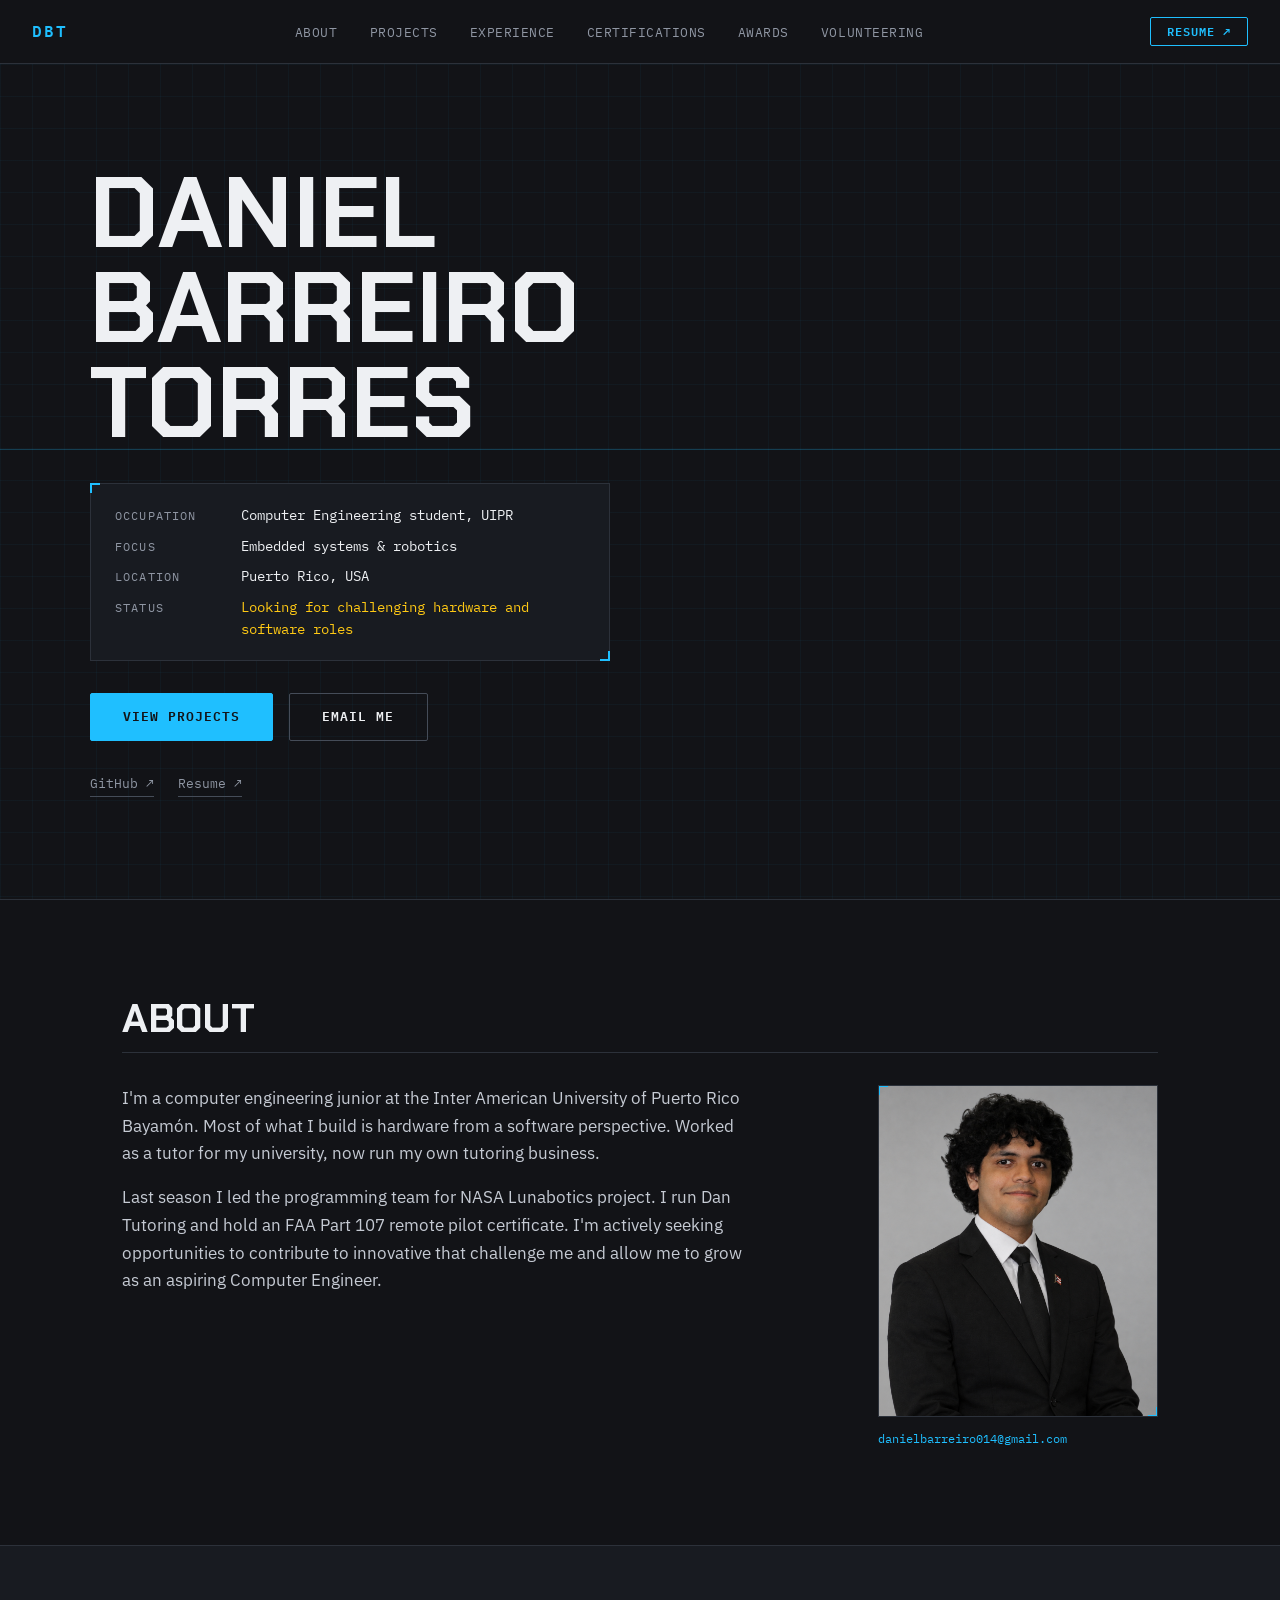
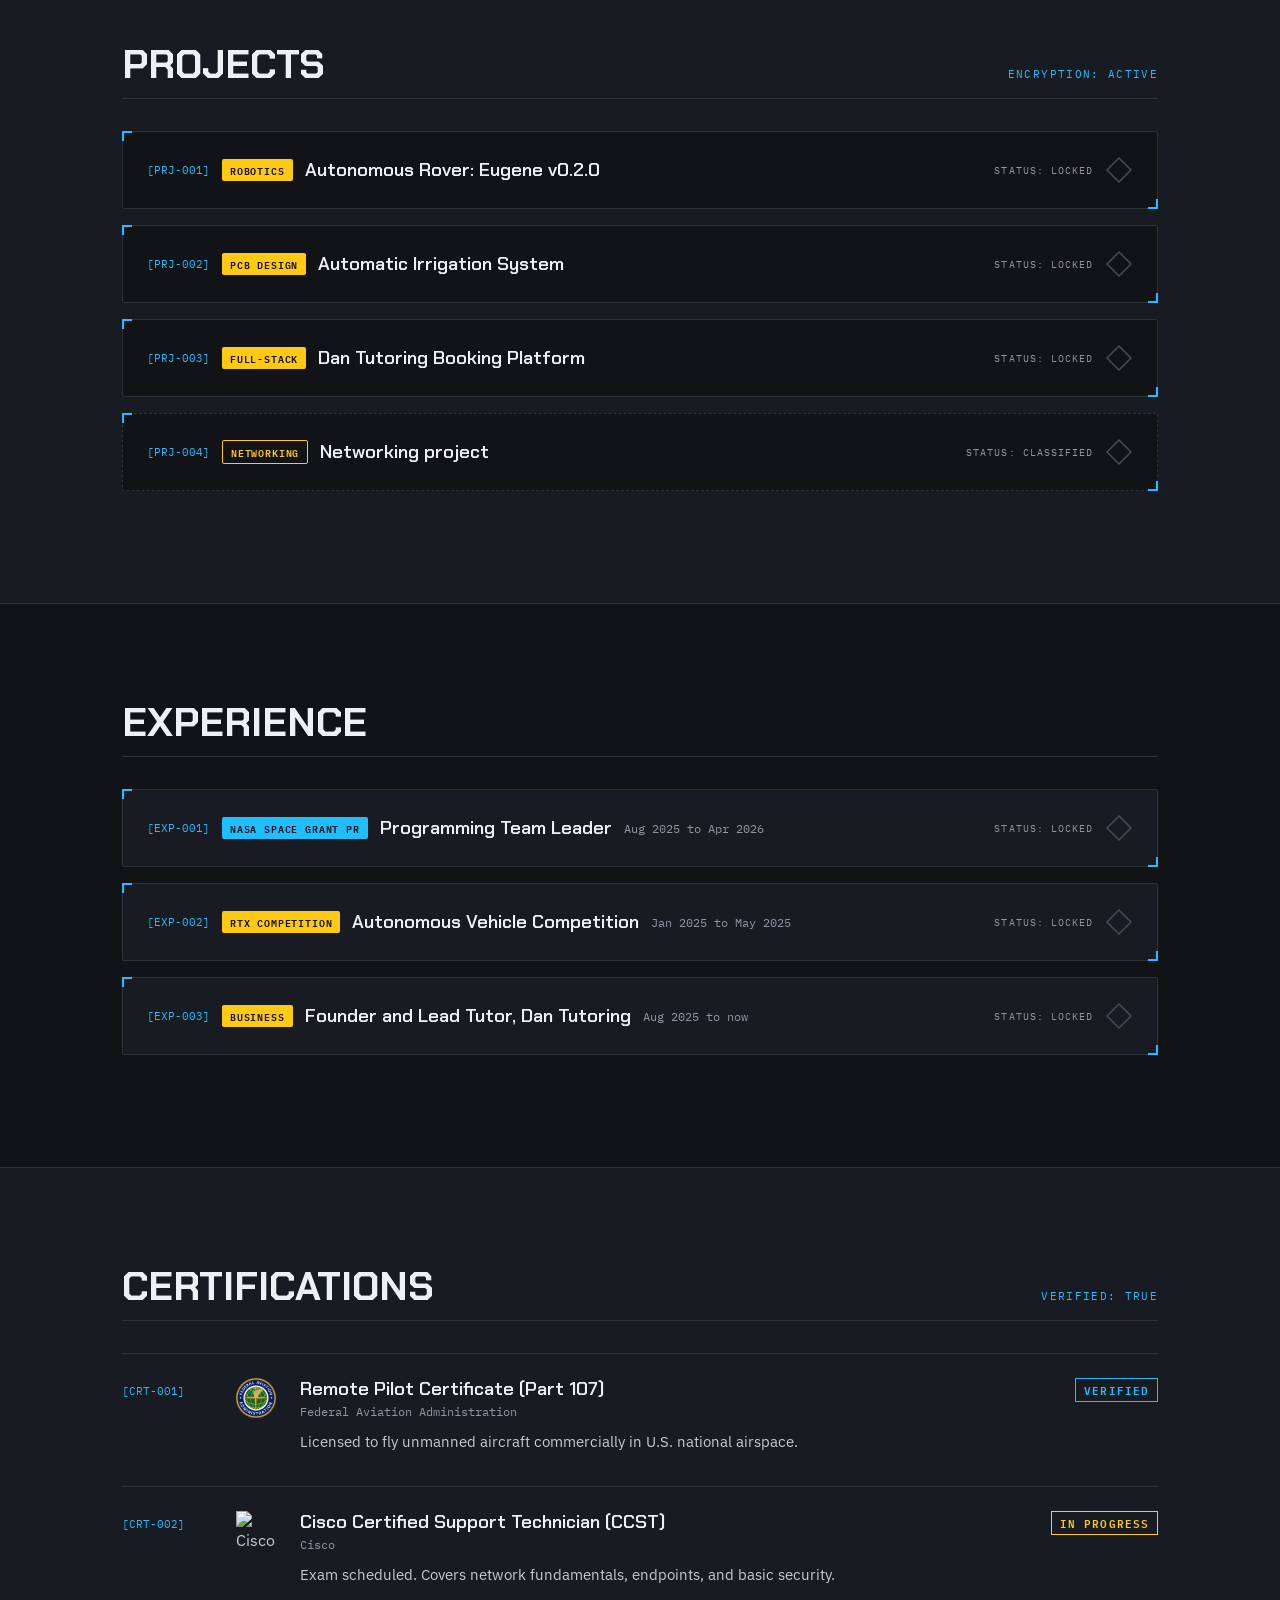
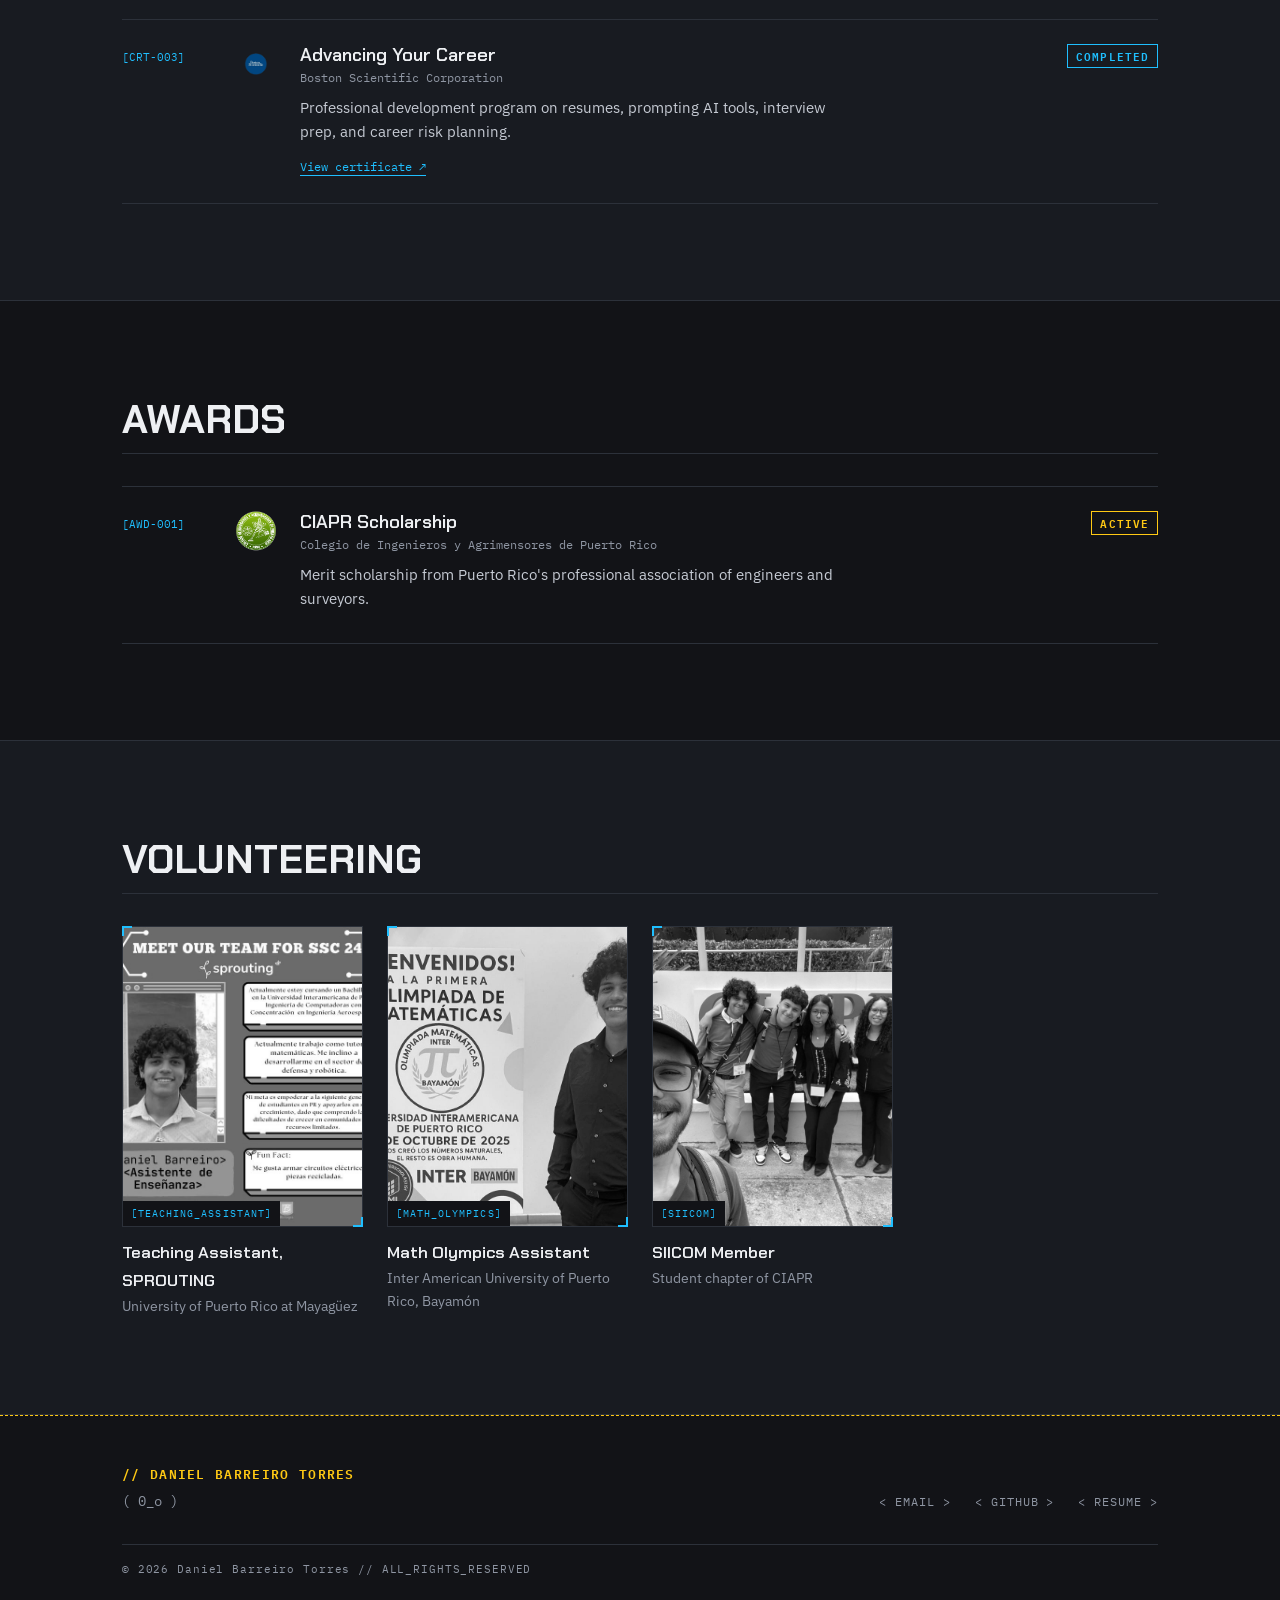
==== commit 506fa3ad: "changed files:" ====
--- a/index.html
+++ b/index.html
@@ -54,7 +54,7 @@
         </div>
         <div class="profiler-row">
           <dt>Focus</dt>
-          <dd>Embedded systems, PCB design, firmware</dd>
+          <dd>Embedded systems & robotics</dd>
         </div>
         <div class="profiler-row">
           <dt>Location</dt>
@@ -62,7 +62,7 @@
         </div>
         <div class="profiler-row">
           <dt>Status</dt>
-          <dd class="profiler-hl">Looking for hardware and software roles</dd>
+          <dd class="profiler-hl">Looking for challenging hardware and software roles</dd>
         </div>
       </dl>
 
@@ -86,8 +86,8 @@
       </div>
       <div class="about-grid">
         <div class="about-text">
-          <p>I'm a computer engineering junior at the Inter American University of Puerto Rico Bayamón. Most of what I build is hardware: PCBs in KiCad, firmware for ESP32 and Arduino boards, and robots that need both. I also write web software when a project calls for it, like the booking system that runs my tutoring business.</p>
-          <p>Last season I led the programming team for NASA Lunabotics. I run Dan Tutoring and hold an FAA Part 107 remote pilot certificate. I'm looking for roles where I can work on both sides of the hardware and software line.</p>
+          <p>I'm a computer engineering junior at the Inter American University of Puerto Rico Bayamón. Most of what I build is hardware from a software perspective. Worked as a tutor for my university, now run my own tutoring business.</p>
+          <p>Last season I led the programming team for NASA Lunabotics project. I run Dan Tutoring and hold an FAA Part 107 remote pilot certificate. I'm actively seeking opportunities to contribute to innovative that challenge me and allow me to grow as an aspiring Computer Engineer.</p>
         </div>
         <div class="about-photo-wrap">
           <div class="photo-frame tech-frame">
@@ -327,7 +327,7 @@
               <figure class="media-slot"><img src="" alt="Milling work"><figcaption>Milling</figcaption></figure>
             </div>
             <div class="acc-details">
-              <p class="result-line"><span>RESULT</span>3rd place, university division</p>
+              <p class="result-line"><span>RESULT</span>3rd place, UIPR</p>
               <ul>
                 <li>Wrote a Python and OpenCV pipeline that detects ArUco markers and uses them for navigation decisions.</li>
                 <li>Built the drone from parts and completed FAA drone safety certification.</li>
